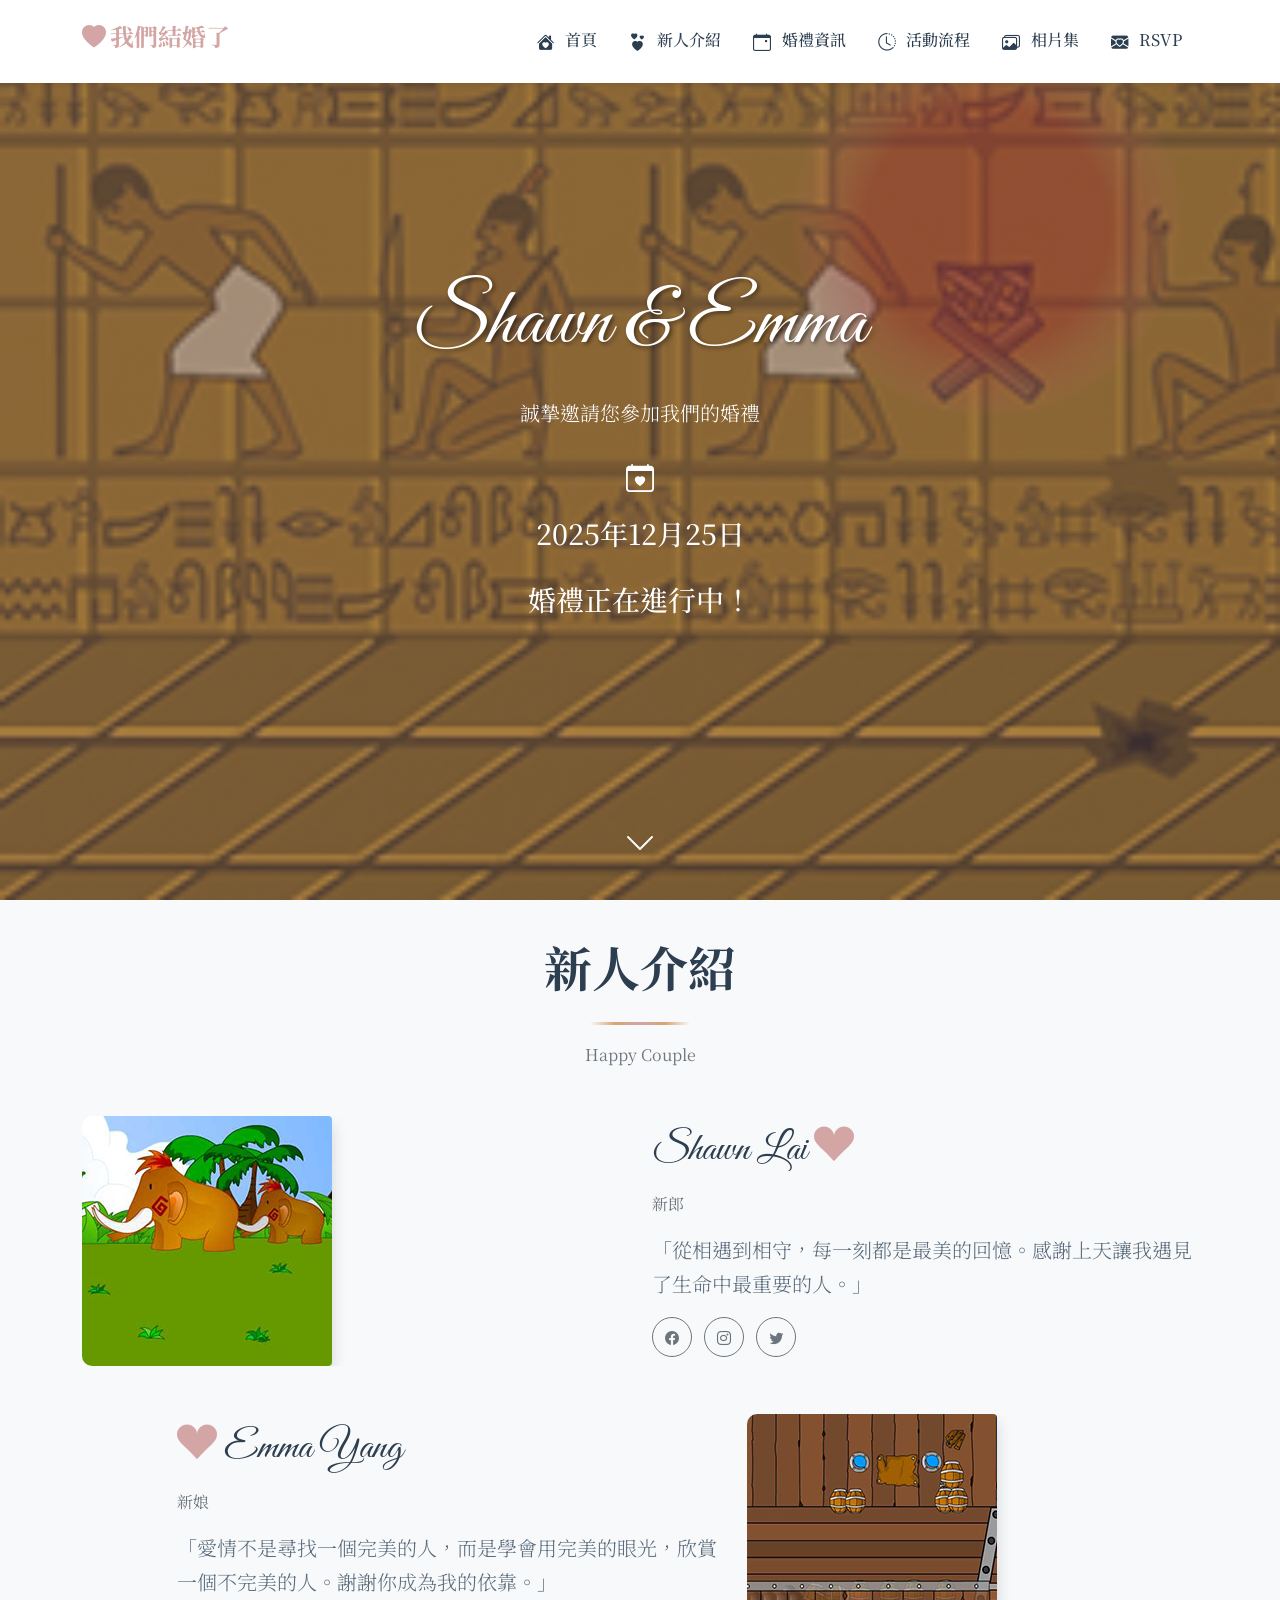
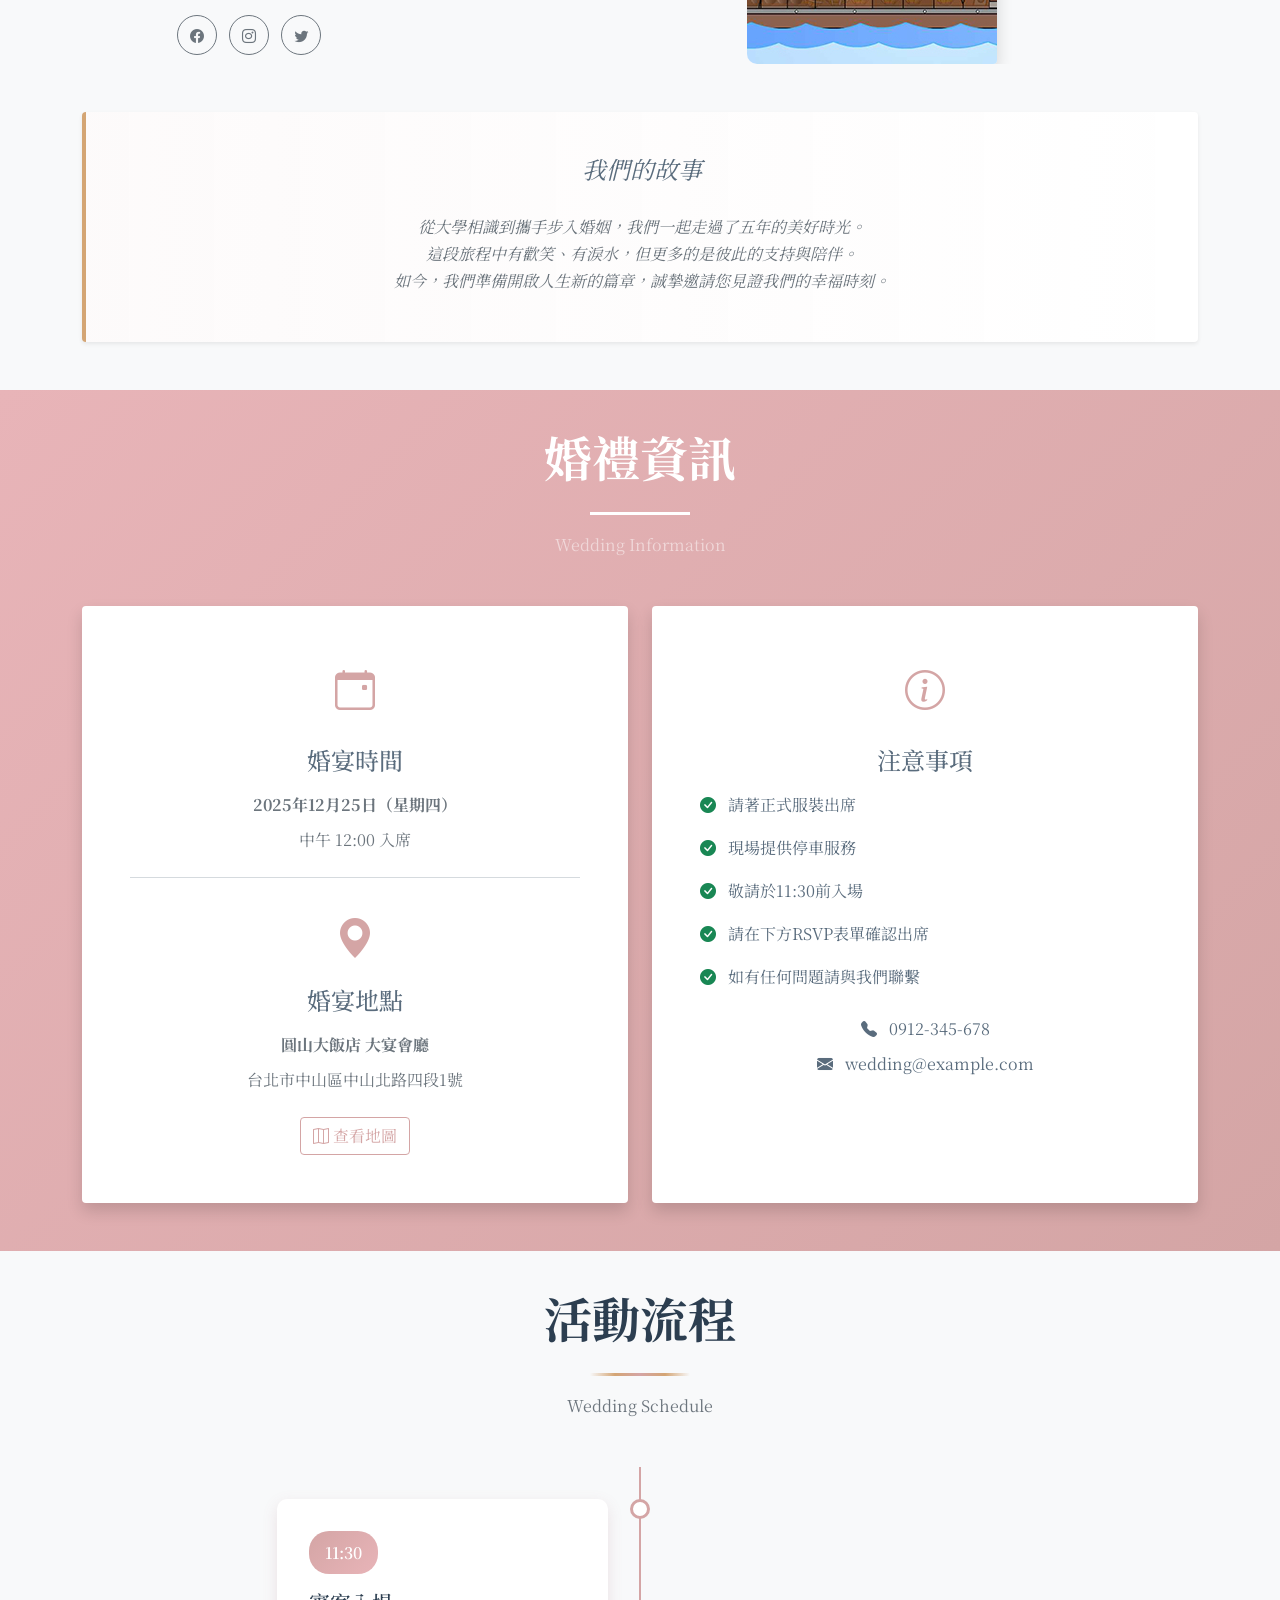
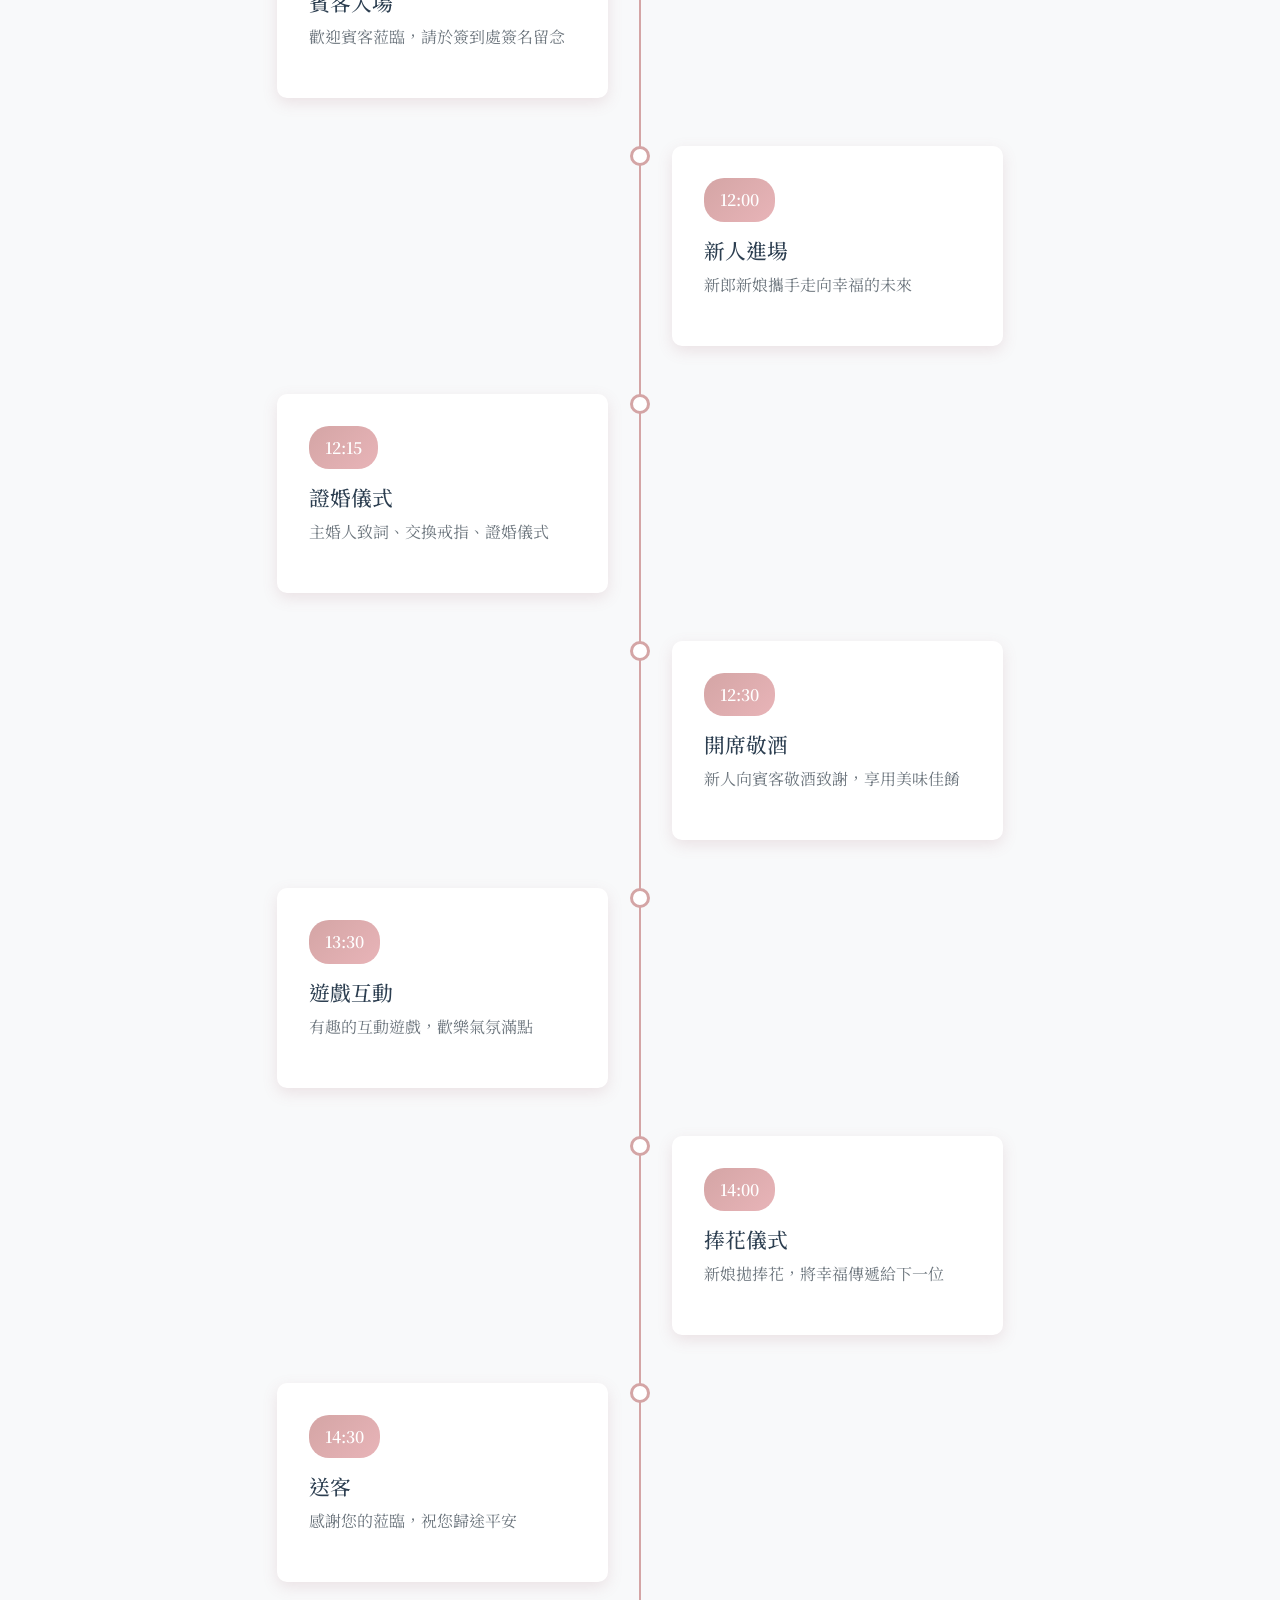
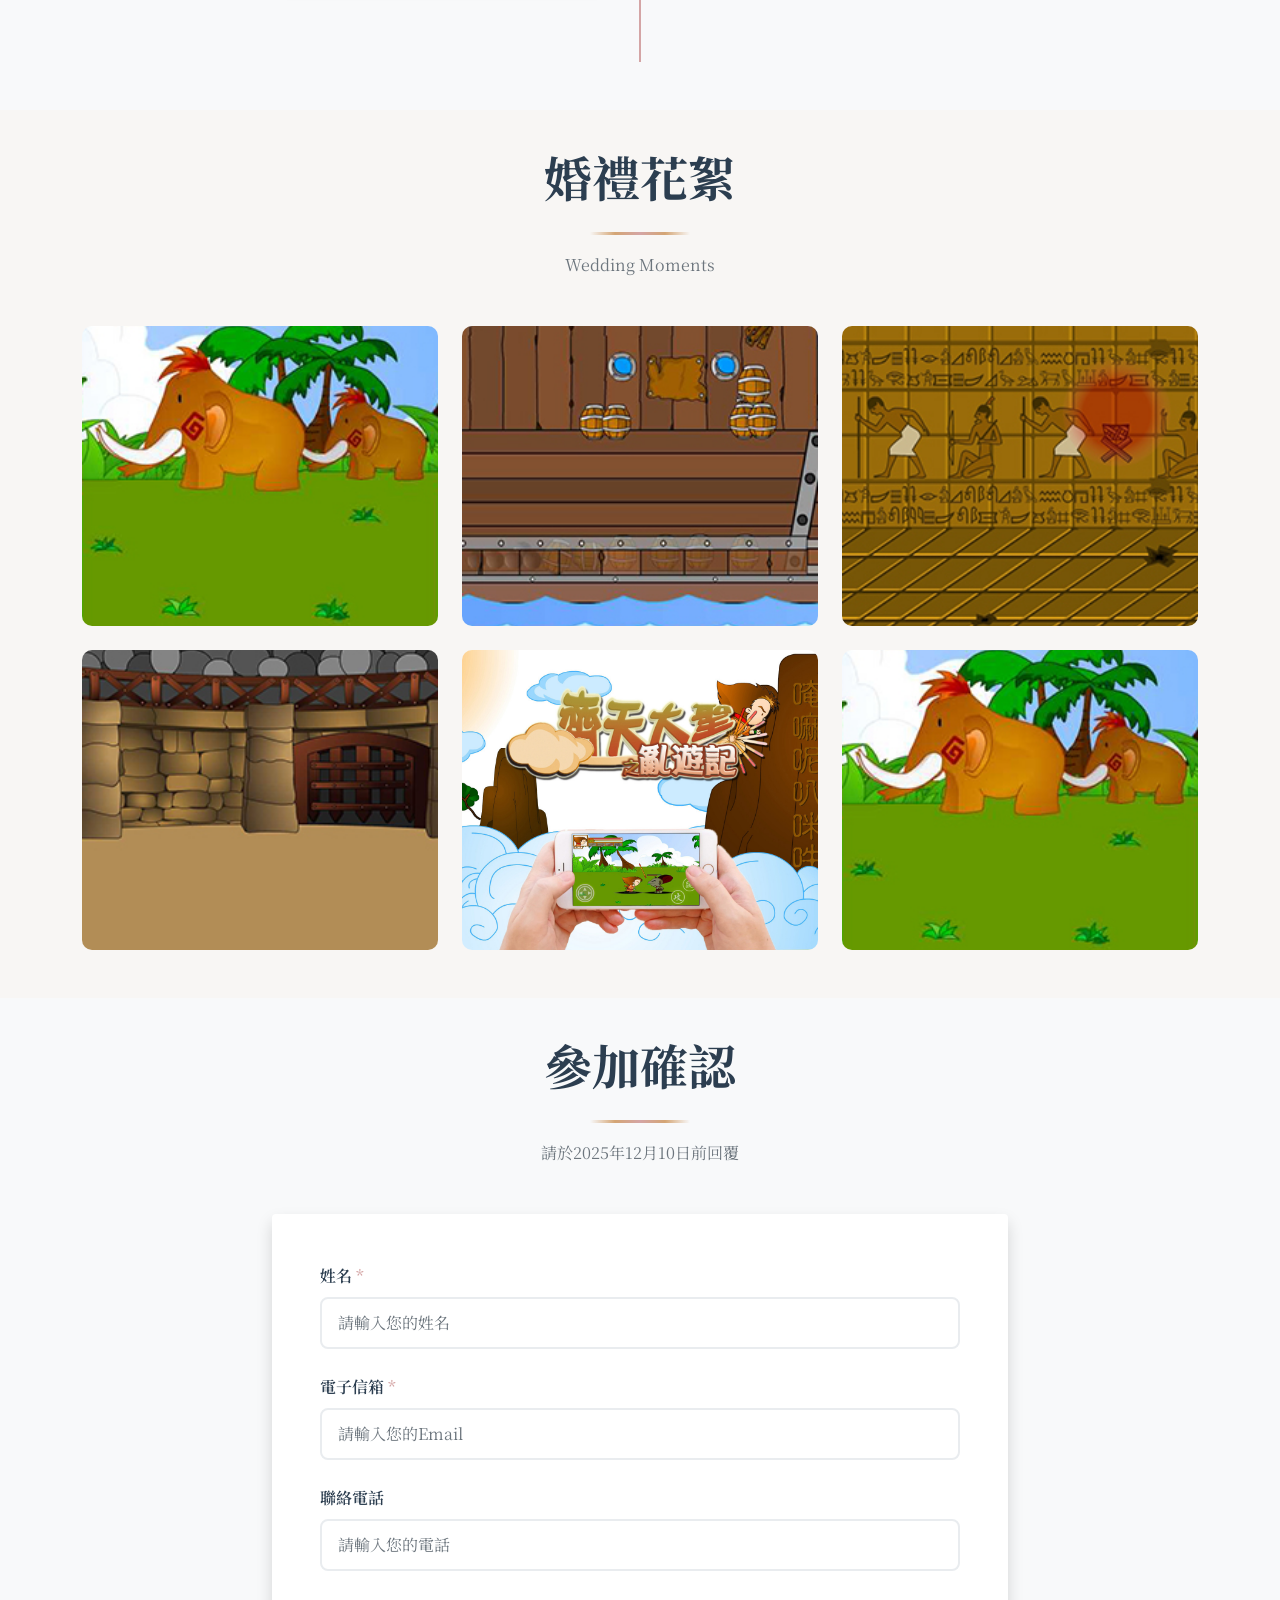
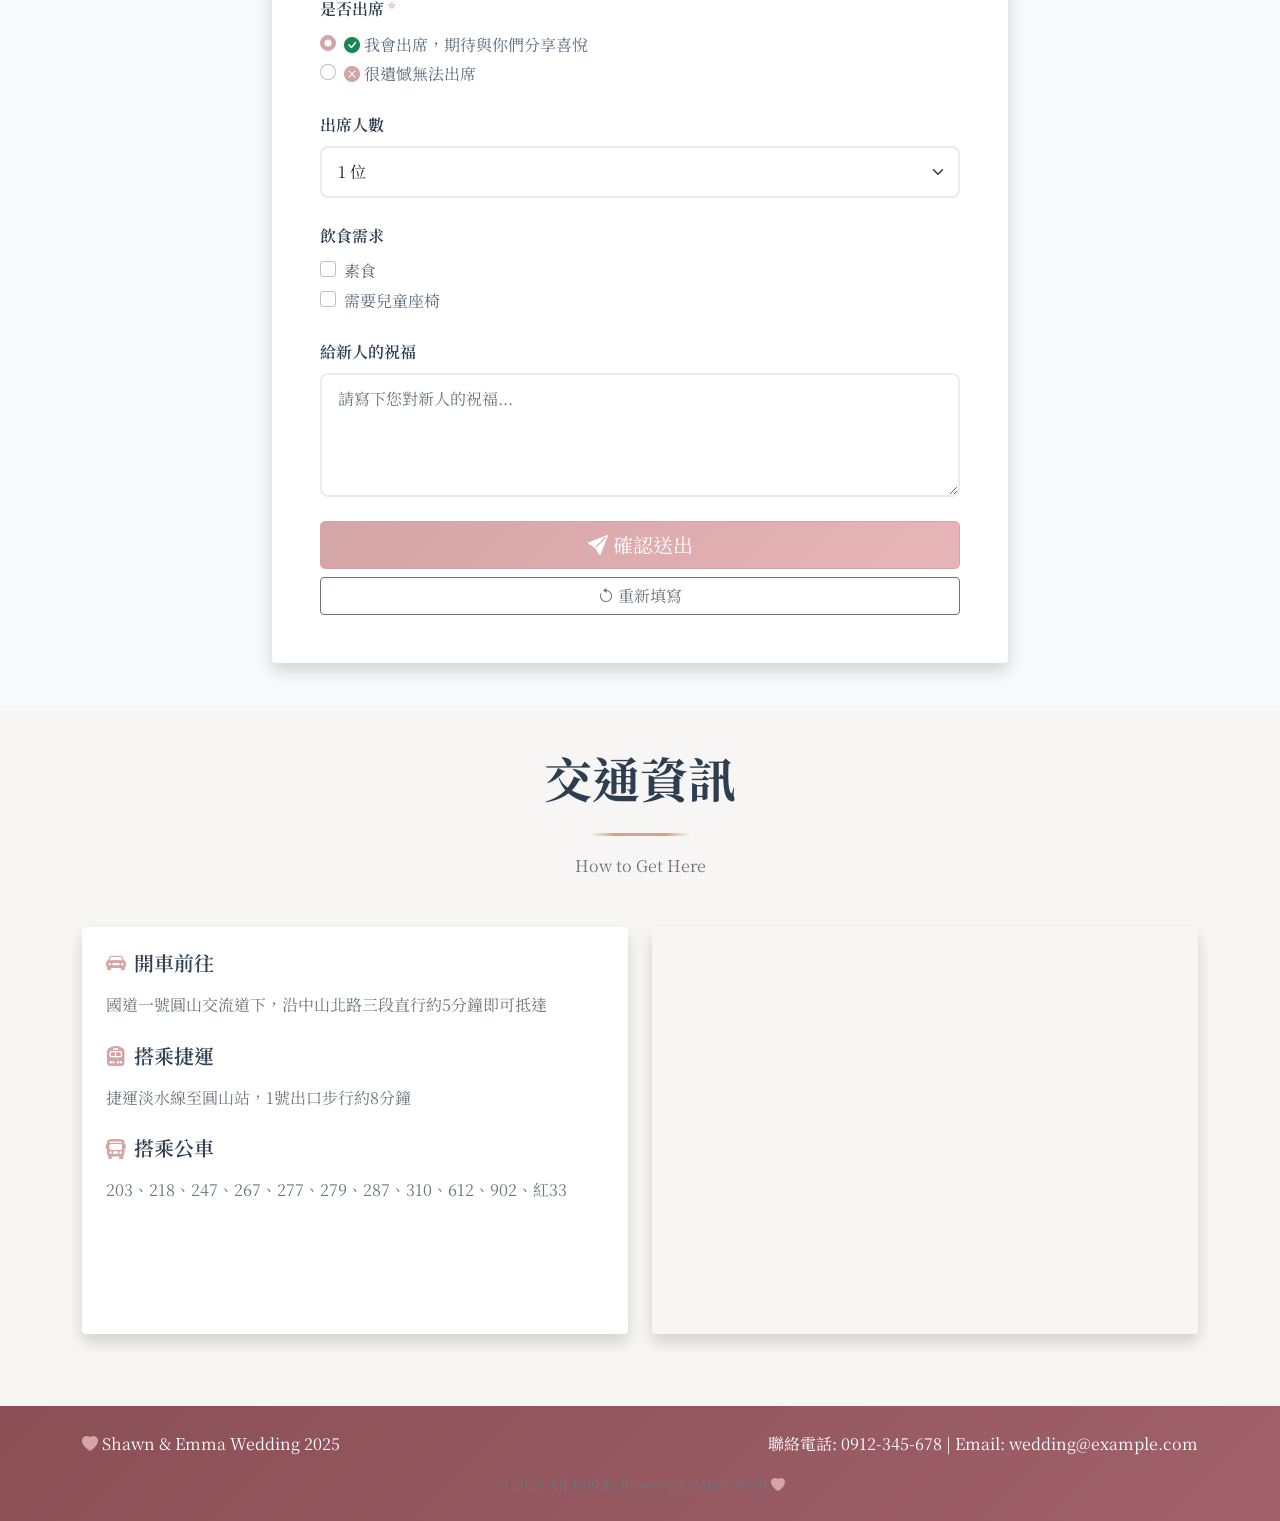
==== index.html @ ecfcfd5f "移除腳印裝飾並更新相片集為婚禮活動照 更新內容： - 移除活動流程區塊的腳印裝飾元素 - 刪除 CSS 中所有腳印相關樣式 - 移除 JavaScript 腳印浮現功能 - 相片集標題改為「婚禮花絮」" ====
<!DOCTYPE html>
<html lang="zh-TW">

<head>
  <meta charset="UTF-8">
  <meta http-equiv="X-UA-Compatible" content="IE=edge">
  <meta name="viewport" content="width=device-width, initial-scale=1.0">
  <title>我們結婚了 ❤ Wedding Invitation</title>

  <!-- CSS文件載入 -->
  <link rel="stylesheet" href="css/bootstrap.min.css">
  <link rel="stylesheet" href="https://cdn.jsdelivr.net/npm/bootstrap-icons@1.8.1/font/bootstrap-icons.css">
  <link rel="stylesheet" href="https://unpkg.com/aos@2.3.1/dist/aos.css">
  <link rel="stylesheet" href="style.css">
  <!-- Google Fonts -->
  <link rel="preconnect" href="https://fonts.googleapis.com">
  <link rel="preconnect" href="https://fonts.gstatic.com" crossorigin>
  <link href="https://fonts.googleapis.com/css2?family=Noto+Serif+TC:wght@300;400;600;700&family=Great+Vibes&family=Playfair+Display:wght@400;700&display=swap" rel="stylesheet">
</head>

<body>
  <!-- 導航欄 -->
  <nav class="navbar navbar-expand-lg navbar-light bg-white fixed-top shadow-sm">
    <div class="container">
      <a class="navbar-brand elegant-font" href="#home">
        <i class="bi bi-heart-fill text-danger"></i> 我們結婚了
      </a>
      <button class="navbar-toggler" type="button" data-bs-toggle="collapse" data-bs-target="#navbarNav">
        <span class="navbar-toggler-icon"></span>
      </button>
      <div class="collapse navbar-collapse" id="navbarNav">
        <ul class="navbar-nav ms-auto">
          <li class="nav-item"><a class="nav-link" href="#home"><i class="bi bi-house-heart-fill"></i> 首頁</a></li>
          <li class="nav-item"><a class="nav-link" href="#couple"><i class="bi bi-hearts"></i> 新人介紹</a></li>
          <li class="nav-item"><a class="nav-link" href="#info"><i class="bi bi-calendar-event"></i> 婚禮資訊</a></li>
          <li class="nav-item"><a class="nav-link" href="#schedule"><i class="bi bi-clock-history"></i> 活動流程</a></li>
          <li class="nav-item"><a class="nav-link" href="#gallery"><i class="bi bi-images"></i> 相片集</a></li>
          <li class="nav-item"><a class="nav-link" href="#rsvp"><i class="bi bi-envelope-heart-fill"></i> RSVP</a></li>
        </ul>
      </div>
    </div>
  </nav>

  <!-- 頁首橫幅 -->
  <header id="home" class="hero-section">
    <div class="hero-overlay"></div>
    <div class="hero-content">
      <h1 class="display-1 elegant-font text-white mb-4" data-aos="fade-up">Shawn & Emma</h1>
      <p class="lead text-white mb-4" data-aos="fade-up" data-aos-delay="200">誠摯邀請您參加我們的婚禮</p>
      <div class="wedding-date text-white mb-4" data-aos="fade-up" data-aos-delay="400">
        <i class="bi bi-calendar-heart fs-3"></i>
        <h3 class="mt-3">2025年12月25日</h3>
      </div>
      <div id="countdown" class="countdown" data-aos="fade-up" data-aos-delay="600">
        <div class="countdown-item">
          <span id="days" class="countdown-number">00</span>
          <span class="countdown-label">天</span>
        </div>
        <div class="countdown-item">
          <span id="hours" class="countdown-number">00</span>
          <span class="countdown-label">時</span>
        </div>
        <div class="countdown-item">
          <span id="minutes" class="countdown-number">00</span>
          <span class="countdown-label">分</span>
        </div>
        <div class="countdown-item">
          <span id="seconds" class="countdown-number">00</span>
          <span class="countdown-label">秒</span>
        </div>
      </div>
    </div>
    <div class="scroll-down">
      <a href="#couple" class="text-white">
        <i class="bi bi-chevron-down"></i>
      </a>
    </div>
  </header>

  <!-- 新人介紹 -->
  <section id="couple" class="py-5 bg-light">
    <div class="container">
      <div class="text-center mb-5" data-aos="fade-up">
        <h2 class="section-title elegant-font">新人介紹</h2>
        <div class="title-divider"></div>
        <p class="text-muted">Happy Couple</p>
      </div>

      <div class="row align-items-center mb-5">
        <div class="col-md-5" data-aos="fade-right">
          <div class="couple-image">
            <img src="images/Scene1.jpg" alt="新郎" class="img-fluid rounded shadow">
          </div>
        </div>
        <div class="col-md-6 offset-md-1" data-aos="fade-left">
          <div class="couple-info">
            <h3 class="elegant-font mb-3">Shawn Lai <i class="bi bi-suit-heart-fill text-danger"></i></h3>
            <p class="text-muted">新郎</p>
            <p class="lead">「從相遇到相守，每一刻都是最美的回憶。感謝上天讓我遇見了生命中最重要的人。」</p>
            <div class="social-links mt-3">
              <a href="#" class="btn btn-outline-secondary btn-sm me-2"><i class="bi bi-facebook"></i></a>
              <a href="#" class="btn btn-outline-secondary btn-sm me-2"><i class="bi bi-instagram"></i></a>
              <a href="#" class="btn btn-outline-secondary btn-sm"><i class="bi bi-twitter"></i></a>
            </div>
          </div>
        </div>
      </div>

      <div class="row align-items-center flex-md-row-reverse">
        <div class="col-md-5" data-aos="fade-left">
          <div class="couple-image">
            <img src="images/Scene2.jpg" alt="新娘" class="img-fluid rounded shadow">
          </div>
        </div>
        <div class="col-md-6 offset-md-1" data-aos="fade-right">
          <div class="couple-info">
            <h3 class="elegant-font mb-3"><i class="bi bi-suit-heart-fill text-danger"></i> Emma Yang</h3>
            <p class="text-muted">新娘</p>
            <p class="lead">「愛情不是尋找一個完美的人，而是學會用完美的眼光，欣賞一個不完美的人。謝謝你成為我的依靠。」</p>
            <div class="social-links mt-3">
              <a href="#" class="btn btn-outline-secondary btn-sm me-2"><i class="bi bi-facebook"></i></a>
              <a href="#" class="btn btn-outline-secondary btn-sm me-2"><i class="bi bi-instagram"></i></a>
              <a href="#" class="btn btn-outline-secondary btn-sm"><i class="bi bi-twitter"></i></a>
            </div>
          </div>
        </div>
      </div>

      <!-- 愛情故事 -->
      <div class="row mt-5">
        <div class="col-md-12" data-aos="fade-up">
          <div class="love-story text-center p-5 bg-white rounded shadow-sm">
            <h4 class="elegant-font mb-4">我們的故事</h4>
            <p class="text-muted mb-0">
              從大學相識到攜手步入婚姻，我們一起走過了五年的美好時光。<br>
              這段旅程中有歡笑、有淚水，但更多的是彼此的支持與陪伴。<br>
              如今，我們準備開啟人生新的篇章，誠摯邀請您見證我們的幸福時刻。
            </p>
          </div>
        </div>
      </div>
    </div>
  </section>

  <!-- 婚禮資訊 -->
  <section id="info" class="py-5 wedding-info-section">
    <div class="container">
      <div class="text-center mb-5" data-aos="fade-up">
        <h2 class="section-title elegant-font text-white">婚禮資訊</h2>
        <div class="title-divider bg-white"></div>
        <p class="text-white-50">Wedding Information</p>
      </div>

      <div class="row g-4">
        <!-- 婚宴資訊 -->
        <div class="col-md-6" data-aos="fade-up" data-aos-delay="100">
          <div class="info-card text-center p-5 bg-white rounded shadow h-100">
            <div class="info-icon mb-4">
              <i class="bi bi-calendar-event fs-1 text-danger"></i>
            </div>
            <h4 class="mb-3">婚宴時間</h4>
            <p class="text-muted mb-2"><strong>2025年12月25日（星期四）</strong></p>
            <p class="text-muted">中午 12:00 入席</p>
            <hr class="my-4">
            <div class="info-icon mb-3">
              <i class="bi bi-geo-alt-fill fs-1 text-danger"></i>
            </div>
            <h4 class="mb-3">婚宴地點</h4>
            <p class="text-muted mb-2"><strong>圓山大飯店 大宴會廳</strong></p>
            <p class="text-muted mb-2">台北市中山區中山北路四段1號</p>
            <a href="#" class="btn btn-outline-danger mt-3">
              <i class="bi bi-map"></i> 查看地圖
            </a>
          </div>
        </div>

        <!-- 注意事項 -->
        <div class="col-md-6" data-aos="fade-up" data-aos-delay="200">
          <div class="info-card text-center p-5 bg-white rounded shadow h-100">
            <div class="info-icon mb-4">
              <i class="bi bi-info-circle fs-1 text-danger"></i>
            </div>
            <h4 class="mb-3">注意事項</h4>
            <div class="text-start">
              <ul class="list-unstyled">
                <li class="mb-3">
                  <i class="bi bi-check-circle-fill text-success me-2"></i>
                  請著正式服裝出席
                </li>
                <li class="mb-3">
                  <i class="bi bi-check-circle-fill text-success me-2"></i>
                  現場提供停車服務
                </li>
                <li class="mb-3">
                  <i class="bi bi-check-circle-fill text-success me-2"></i>
                  敬請於11:30前入場
                </li>
                <li class="mb-3">
                  <i class="bi bi-check-circle-fill text-success me-2"></i>
                  請在下方RSVP表單確認出席
                </li>
                <li class="mb-3">
                  <i class="bi bi-check-circle-fill text-success me-2"></i>
                  如有任何問題請與我們聯繫
                </li>
              </ul>
            </div>
            <div class="mt-4">
              <p class="mb-2"><i class="bi bi-telephone-fill me-2"></i> 0912-345-678</p>
              <p><i class="bi bi-envelope-fill me-2"></i> wedding@example.com</p>
            </div>
          </div>
        </div>
      </div>
    </div>
  </section>

  <!-- 活動流程 -->
  <section id="schedule" class="py-5 bg-light">
    <div class="container">
      <div class="text-center mb-5" data-aos="fade-up">
        <h2 class="section-title elegant-font">活動流程</h2>
        <div class="title-divider"></div>
        <p class="text-muted">Wedding Schedule</p>
      </div>

      <div class="row justify-content-center">
        <div class="col-lg-8">
          <div class="timeline">
            <!-- Timeline Item 1 -->
            <div class="timeline-item" data-aos="fade-up">
              <div class="timeline-marker"></div>
              <div class="timeline-content">
                <div class="timeline-time">11:30</div>
                <h5>賓客入場</h5>
                <p class="text-muted">歡迎賓客蒞臨，請於簽到處簽名留念</p>
              </div>
            </div>

            <!-- Timeline Item 2 -->
            <div class="timeline-item" data-aos="fade-up" data-aos-delay="100">
              <div class="timeline-marker"></div>
              <div class="timeline-content">
                <div class="timeline-time">12:00</div>
                <h5>新人進場</h5>
                <p class="text-muted">新郎新娘攜手走向幸福的未來</p>
              </div>
            </div>

            <!-- Timeline Item 3 -->
            <div class="timeline-item" data-aos="fade-up" data-aos-delay="200">
              <div class="timeline-marker"></div>
              <div class="timeline-content">
                <div class="timeline-time">12:15</div>
                <h5>證婚儀式</h5>
                <p class="text-muted">主婚人致詞、交換戒指、證婚儀式</p>
              </div>
            </div>

            <!-- Timeline Item 4 -->
            <div class="timeline-item" data-aos="fade-up" data-aos-delay="300">
              <div class="timeline-marker"></div>
              <div class="timeline-content">
                <div class="timeline-time">12:30</div>
                <h5>開席敬酒</h5>
                <p class="text-muted">新人向賓客敬酒致謝，享用美味佳餚</p>
              </div>
            </div>

            <!-- Timeline Item 5 -->
            <div class="timeline-item" data-aos="fade-up" data-aos-delay="400">
              <div class="timeline-marker"></div>
              <div class="timeline-content">
                <div class="timeline-time">13:30</div>
                <h5>遊戲互動</h5>
                <p class="text-muted">有趣的互動遊戲，歡樂氣氛滿點</p>
              </div>
            </div>

            <!-- Timeline Item 6 -->
            <div class="timeline-item" data-aos="fade-up" data-aos-delay="500">
              <div class="timeline-marker"></div>
              <div class="timeline-content">
                <div class="timeline-time">14:00</div>
                <h5>捧花儀式</h5>
                <p class="text-muted">新娘拋捧花，將幸福傳遞給下一位</p>
              </div>
            </div>

            <!-- Timeline Item 7 -->
            <div class="timeline-item" data-aos="fade-up" data-aos-delay="600">
              <div class="timeline-marker"></div>
              <div class="timeline-content">
                <div class="timeline-time">14:30</div>
                <h5>送客</h5>
                <p class="text-muted">感謝您的蒞臨，祝您歸途平安</p>
              </div>
            </div>
          </div>
        </div>
      </div>
    </div>
  </section>

  <!-- 相片集 -->
  <section id="gallery" class="py-5">
    <div class="container">
      <div class="text-center mb-5" data-aos="fade-up">
        <h2 class="section-title elegant-font">婚禮花絮</h2>
        <div class="title-divider"></div>
        <p class="text-muted">Wedding Moments</p>
      </div>

      <div class="row g-4">
        <div class="col-md-4" data-aos="fade-up" data-aos-delay="100">
          <div class="gallery-item">
            <img src="images/Scene1.jpg" alt="儀式現場" class="img-fluid rounded shadow">
            <div class="gallery-overlay">
              <i class="bi bi-zoom-in fs-1"></i>
            </div>
          </div>
        </div>
        <div class="col-md-4" data-aos="fade-up" data-aos-delay="200">
          <div class="gallery-item">
            <img src="images/Scene2.jpg" alt="浪漫時刻" class="img-fluid rounded shadow">
            <div class="gallery-overlay">
              <i class="bi bi-zoom-in fs-1"></i>
            </div>
          </div>
        </div>
        <div class="col-md-4" data-aos="fade-up" data-aos-delay="300">
          <div class="gallery-item">
            <img src="images/Scene3.jpg" alt="宴會廳佈置" class="img-fluid rounded shadow">
            <div class="gallery-overlay">
              <i class="bi bi-zoom-in fs-1"></i>
            </div>
          </div>
        </div>
        <div class="col-md-4" data-aos="fade-up" data-aos-delay="100">
          <div class="gallery-item">
            <img src="images/Scene4.jpg" alt="賓客互動" class="img-fluid rounded shadow">
            <div class="gallery-overlay">
              <i class="bi bi-zoom-in fs-1"></i>
            </div>
          </div>
        </div>
        <div class="col-md-4" data-aos="fade-up" data-aos-delay="200">
          <div class="gallery-item">
            <img src="images/Banner.jpg" alt="美好回憶" class="img-fluid rounded shadow">
            <div class="gallery-overlay">
              <i class="bi bi-zoom-in fs-1"></i>
            </div>
          </div>
        </div>
        <div class="col-md-4" data-aos="fade-up" data-aos-delay="300">
          <div class="gallery-item">
            <img src="images/Scene1.jpg" alt="幸福瞬間" class="img-fluid rounded shadow">
            <div class="gallery-overlay">
              <i class="bi bi-zoom-in fs-1"></i>
            </div>
          </div>
        </div>
      </div>
    </div>
  </section>

  <!-- RSVP表單 -->
  <section id="rsvp" class="py-5 bg-light">
    <div class="container">
      <div class="text-center mb-5" data-aos="fade-up">
        <h2 class="section-title elegant-font">參加確認</h2>
        <div class="title-divider"></div>
        <p class="text-muted">請於2025年12月10日前回覆</p>
      </div>

      <div class="row justify-content-center">
        <div class="col-lg-8">
          <div class="rsvp-form bg-white p-5 rounded shadow" data-aos="fade-up">
            <form id="rsvpForm">
              <!-- 姓名 -->
              <div class="mb-4">
                <label for="guestName" class="form-label">姓名 <span class="text-danger">*</span></label>
                <input type="text" class="form-control" id="guestName" placeholder="請輸入您的姓名" required>
              </div>

              <!-- 電子郵件 -->
              <div class="mb-4">
                <label for="guestEmail" class="form-label">電子信箱 <span class="text-danger">*</span></label>
                <input type="email" class="form-control" id="guestEmail" placeholder="請輸入您的Email" required>
              </div>

              <!-- 電話 -->
              <div class="mb-4">
                <label for="guestPhone" class="form-label">聯絡電話</label>
                <input type="tel" class="form-control" id="guestPhone" placeholder="請輸入您的電話">
              </div>

              <!-- 出席意願 -->
              <div class="mb-4">
                <label class="form-label">是否出席 <span class="text-danger">*</span></label>
                <div class="form-check">
                  <input class="form-check-input" type="radio" name="attendance" id="attendYes" value="yes" checked>
                  <label class="form-check-label" for="attendYes">
                    <i class="bi bi-check-circle-fill text-success"></i> 我會出席，期待與你們分享喜悅
                  </label>
                </div>
                <div class="form-check">
                  <input class="form-check-input" type="radio" name="attendance" id="attendNo" value="no">
                  <label class="form-check-label" for="attendNo">
                    <i class="bi bi-x-circle-fill text-danger"></i> 很遺憾無法出席
                  </label>
                </div>
              </div>

              <!-- 人數 -->
              <div class="mb-4" id="guestCountSection">
                <label for="guestCount" class="form-label">出席人數</label>
                <select class="form-select" id="guestCount">
                  <option value="1">1 位</option>
                  <option value="2">2 位</option>
                  <option value="3">3 位</option>
                  <option value="4">4 位</option>
                  <option value="5">5 位以上</option>
                </select>
              </div>

              <!-- 飲食需求 -->
              <div class="mb-4" id="dietarySection">
                <label for="dietary" class="form-label">飲食需求</label>
                <div class="form-check">
                  <input class="form-check-input" type="checkbox" id="vegetarian">
                  <label class="form-check-label" for="vegetarian">素食</label>
                </div>
                <div class="form-check">
                  <input class="form-check-input" type="checkbox" id="childSeat">
                  <label class="form-check-label" for="childSeat">需要兒童座椅</label>
                </div>
              </div>

              <!-- 祝福的話 -->
              <div class="mb-4">
                <label for="message" class="form-label">給新人的祝福</label>
                <textarea class="form-control" id="message" rows="4" placeholder="請寫下您對新人的祝福..."></textarea>
              </div>

              <!-- 提交按鈕 -->
              <div class="d-grid gap-2">
                <button type="submit" class="btn btn-danger btn-lg">
                  <i class="bi bi-send-fill"></i> 確認送出
                </button>
                <button type="reset" class="btn btn-outline-secondary">
                  <i class="bi bi-arrow-counterclockwise"></i> 重新填寫
                </button>
              </div>
            </form>

            <!-- 成功訊息 -->
            <div id="successMessage" class="alert alert-success mt-4 d-none">
              <i class="bi bi-check-circle-fill me-2"></i>
              感謝您的回覆！我們已收到您的確認。
            </div>
          </div>
        </div>
      </div>
    </div>
  </section>

  <!-- 地圖 -->
  <section class="py-5">
    <div class="container">
      <div class="text-center mb-5" data-aos="fade-up">
        <h2 class="section-title elegant-font">交通資訊</h2>
        <div class="title-divider"></div>
        <p class="text-muted">How to Get Here</p>
      </div>

      <div class="row">
        <div class="col-md-6 mb-4" data-aos="fade-right">
          <div class="transport-info p-4 bg-white rounded shadow h-100">
            <h5 class="mb-3"><i class="bi bi-car-front-fill text-danger me-2"></i>開車前往</h5>
            <p class="text-muted mb-3">國道一號圓山交流道下，沿中山北路三段直行約5分鐘即可抵達</p>

            <h5 class="mb-3 mt-4"><i class="bi bi-train-front-fill text-danger me-2"></i>搭乘捷運</h5>
            <p class="text-muted mb-3">捷運淡水線至圓山站，1號出口步行約8分鐘</p>

            <h5 class="mb-3 mt-4"><i class="bi bi-bus-front-fill text-danger me-2"></i>搭乘公車</h5>
            <p class="text-muted mb-0">203、218、247、267、277、279、287、310、612、902、紅33</p>
          </div>
        </div>

        <div class="col-md-6 mb-4" data-aos="fade-left">
          <div class="map-container rounded shadow">
            <iframe
              src="https://www.google.com/maps/embed?pb=!1m18!1m12!1m3!1d3614.2726744392584!2d121.51850731500658!3d25.071097483960044!2m3!1f0!2f0!3f0!3m2!1i1024!2i768!4f13.1!3m3!1m2!1s0x3442a96a13fb577f%3A0xd96c4623c9d87bc2!2z5ZyT5bGx5aSn6aOv5bqX!5e0!3m2!1szh-TW!2stw!4v1620000000000!5m2!1szh-TW!2stw"
              width="100%"
              height="400"
              style="border:0;"
              allowfullscreen=""
              loading="lazy">
            </iframe>
          </div>
        </div>
      </div>
    </div>
  </section>

  <!-- 頁腳 -->
  <footer class="footer bg-dark text-white py-4">
    <div class="container">
      <div class="row">
        <div class="col-md-6 text-center text-md-start mb-3 mb-md-0">
          <p class="mb-0">
            <i class="bi bi-heart-fill text-danger"></i>
            Shawn & Emma Wedding 2025
          </p>
        </div>
        <div class="col-md-6 text-center text-md-end">
          <p class="mb-0">
            聯絡電話: 0912-345-678 |
            Email: wedding@example.com
          </p>
        </div>
      </div>
      <div class="row mt-3">
        <div class="col-12 text-center">
          <p class="mb-0 text-muted small">
            © 2025 All Rights Reserved. Made with <i class="bi bi-heart-fill text-danger"></i>
          </p>
        </div>
      </div>
    </div>
  </footer>

  <!-- 返回頂部按鈕 -->
  <button id="backToTop" class="back-to-top">
    <i class="bi bi-arrow-up"></i>
  </button>

  <!-- JS文件載入 -->
  <script src="js/bootstrap.bundle.min.js"></script>
  <script src="https://unpkg.com/aos@2.3.1/dist/aos.js"></script>
  <script src="js/main.js"></script>
</body>

</html>
---- style.css ----
/* ========================================
   婚禮網站 - 主要樣式表
   ======================================== */

/* 全域樣式 */
:root {
  --primary-color: #d4a5a5;
  --primary-dark: #a0616a;
  --primary-darker: #8b4f56;
  --secondary-color: #e8b4b8;
  --accent-gold: #d4a574;
  --accent-champagne: #c9a882;
  --bg-cream: #f8f6f4;
  --bg-champagne: #f5e6d3;
  --text-dark: #2c3e50;
  --text-medium: #5a6c7d;
  --text-light: #6c757d;
  --bg-light: #f8f6f4;
  --shadow: 0 5px 15px rgba(160, 97, 106, 0.15);
  --transition: all 0.3s ease;
}

* {
  margin: 0;
  padding: 0;
  box-sizing: border-box;
}

body {
  font-family: 'Noto Serif TC', serif;
  color: var(--text-medium);
  line-height: 1.7;
  overflow-x: hidden;
  background-color: var(--bg-cream);
}

html {
  scroll-behavior: smooth;
}

/* 優雅字體 */
.elegant-font {
  font-family: 'Great Vibes', 'Noto Serif TC', cursive;
  font-weight: 400;
}

/* ========================================
   導航欄
   ======================================== */
.navbar {
  padding: 1rem 0;
  transition: all 0.4s ease-in-out;
  /* 添加所有屬性的平滑過渡 */
}

.navbar-brand {
  font-size: 1.5rem;
  font-weight: 700;
  color: var(--primary-color) !important;
}

.navbar-nav .nav-link {
  font-size: 1rem;
  font-weight: 500;
  color: var(--text-dark) !important;
  padding: 0.5rem 1rem !important;
  transition: var(--transition);
  position: relative;
}

.navbar-nav .nav-link i {
  margin-right: 0.4rem;
  font-size: 1.1rem;
  vertical-align: middle;
  transition: var(--transition);
}

.navbar-nav .nav-link:hover {
  color: var(--primary-color) !important;
}

.navbar-nav .nav-link:hover i {
  transform: scale(1.2);
}

.navbar-nav .nav-link::after {
  content: '';
  position: absolute;
  width: 0;
  height: 2px;
  bottom: 0;
  left: 50%;
  background-color: var(--primary-color);
  transition: var(--transition);
  transform: translateX(-50%);
}

.navbar-nav .nav-link:hover::after {
  width: 80%;
}

/* ========================================
   頁首橫幅
   ======================================== */
.hero-section {
  position: relative;
  height: 100vh;
  background-image: linear-gradient(rgba(0, 0, 0, 0.3), rgba(0, 0, 0, 0.3)), url('images/Scene3.jpg');
  background-size: cover;
  background-position: center;
  background-attachment: fixed;
  display: flex;
  align-items: center;
  justify-content: center;
  text-align: center;
  overflow: hidden;
}

.hero-overlay {
  position: absolute;
  top: 0;
  left: 0;
  width: 100%;
  height: 100%;
  background: linear-gradient(135deg, rgba(212, 165, 165, 0.3) 0%, rgba(232, 180, 184, 0.25) 100%);
  z-index: 1;
}

.hero-content {
  position: relative;
  z-index: 2;
  padding: 2rem;
}

.hero-content h1 {
  font-size: 5rem;
  text-shadow: 2px 2px 4px rgba(0, 0, 0, 0.5);
  animation: fadeInDown 1s ease-out;
}

.wedding-date {
  animation: fadeInUp 1s ease-out 0.5s both;
}

/* 倒數計時器 */
.countdown {
  display: flex;
  justify-content: center;
  gap: 2rem;
  margin-top: 2rem;
}

.countdown-item {
  display: flex;
  flex-direction: column;
  align-items: center;
  background: rgba(212, 165, 165, 0.2);
  backdrop-filter: blur(10px);
  padding: 1.5rem 2rem;
  border-radius: 10px;
  border: 2px solid rgba(232, 180, 184, 0.3);
}

.countdown-number {
  font-size: 3rem;
  font-weight: 700;
  font-family: 'Playfair Display', serif;
}

.countdown-label {
  font-size: 1rem;
  margin-top: 0.5rem;
  opacity: 0.9;
}

/* 向下滾動提示 */
.scroll-down {
  position: absolute;
  bottom: 2rem;
  left: 50%;
  transform: translateX(-50%);
  z-index: 2;
  animation: bounce 2s infinite;
}

.scroll-down a {
  font-size: 2rem;
  text-decoration: none;
}

@keyframes bounce {
  0%, 20%, 50%, 80%, 100% {
    transform: translateX(-50%) translateY(0);
  }
  40% {
    transform: translateX(-50%) translateY(-20px);
  }
  60% {
    transform: translateX(-50%) translateY(-10px);
  }
}

@keyframes fadeInDown {
  from {
    opacity: 0;
    transform: translateY(-50px);
  }
  to {
    opacity: 1;
    transform: translateY(0);
  }
}

@keyframes fadeInUp {
  from {
    opacity: 0;
    transform: translateY(50px);
  }
  to {
    opacity: 1;
    transform: translateY(0);
  }
}

/* ========================================
   區塊標題
   ======================================== */
.section-title {
  font-size: 3rem;
  font-weight: 700;
  margin-bottom: 1rem;
  color: var(--text-dark);
}

.title-divider {
  width: 100px;
  height: 3px;
  background: linear-gradient(to right, transparent, var(--accent-gold), var(--primary-color), var(--accent-gold), transparent);
  margin: 1rem auto;
}

/* ========================================
   新人介紹
   ======================================== */
.couple-image {
  position: relative;
  overflow: hidden;
  border-radius: 10px;
}

.couple-image img {
  transition: transform 0.5s ease;
}

.couple-image:hover img {
  transform: scale(1.1);
}

.couple-info h3 {
  font-size: 2.5rem;
  color: var(--text-dark);
}

.social-links .btn {
  width: 40px;
  height: 40px;
  display: inline-flex;
  align-items: center;
  justify-content: center;
  border-radius: 50%;
  transition: var(--transition);
}

.social-links .btn:hover {
  background-color: var(--primary-color);
  color: white;
  border-color: var(--primary-color);
  transform: translateY(-3px);
}

.love-story {
  border-left: 4px solid var(--accent-gold);
  font-style: italic;
  background: linear-gradient(to right, rgba(212, 165, 165, 0.05), transparent);
}

/* ========================================
   婚禮資訊
   ======================================== */
.wedding-info-section {
  background: linear-gradient(135deg, #e8b4b8 0%, #d4a5a5 100%);
  position: relative;
}

.wedding-info-section .title-divider {
  background: linear-gradient(to right, transparent, rgba(255, 255, 255, 0.8), transparent);
}

.info-card {
  transition: var(--transition);
}

.info-card:hover {
  transform: translateY(-10px);
  box-shadow: 0 10px 30px rgba(0, 0, 0, 0.2);
}

.info-icon i {
  transition: var(--transition);
}

.info-card:hover .info-icon i {
  transform: scale(1.2) rotate(5deg);
}

/* ========================================
   活動流程 - 時間軸
   ======================================== */
.timeline {
  position: relative;
  padding: 2rem 0;
  overflow: visible;
}

.timeline::before {
  content: '';
  position: absolute;
  left: 50%;
  top: 0;
  bottom: 0;
  width: 2px;
  background: var(--primary-color);
  transform: translateX(-50%);
}

.timeline-item {
  position: relative;
  margin-bottom: 3rem;
  display: flex;
  justify-content: flex-end;
  padding-right: 50%;
}

.timeline-item:nth-child(even) {
  justify-content: flex-start;
  padding-right: 0;
  padding-left: 50%;
}

.timeline-marker {
  position: absolute;
  left: 50%;
  top: 0;
  width: 20px;
  height: 20px;
  background: white;
  border: 3px solid var(--primary-color);
  border-radius: 50%;
  transform: translateX(-50%);
  z-index: 2;
}

.timeline-content {
  background: white;
  padding: 2rem;
  border-radius: 10px;
  box-shadow: var(--shadow);
  width: 90%;
  margin-right: 2rem;
  position: relative;
  transition: var(--transition);
}

.timeline-item:nth-child(even) .timeline-content {
  margin-left: 2rem;
  margin-right: 0;
}

.timeline-content:hover {
  transform: scale(1.05);
  box-shadow: 0 10px 30px rgba(0, 0, 0, 0.15);
}

.timeline-time {
  display: inline-block;
  background: linear-gradient(135deg, var(--primary-color) 0%, var(--secondary-color) 100%);
  color: white;
  padding: 0.5rem 1rem;
  border-radius: 20px;
  font-weight: 600;
  margin-bottom: 1rem;
}

.timeline-content h5 {
  font-size: 1.3rem;
  color: var(--text-dark);
  margin-bottom: 0.5rem;
}

/* ========================================
   相片集
   ======================================== */
.gallery-item {
  position: relative;
  overflow: hidden;
  border-radius: 10px;
  cursor: pointer;
}

.gallery-item img {
  transition: transform 0.5s ease;
  width: 100%;
  height: 300px;
  object-fit: cover;
}

.gallery-overlay {
  position: absolute;
  top: 0;
  left: 0;
  width: 100%;
  height: 100%;
  background: linear-gradient(135deg, rgba(212, 165, 165, 0.9) 0%, rgba(232, 180, 184, 0.9) 100%);
  display: flex;
  align-items: center;
  justify-content: center;
  opacity: 0;
  transition: var(--transition);
  color: white;
}

.gallery-item:hover img {
  transform: scale(1.2);
}

.gallery-item:hover .gallery-overlay {
  opacity: 1;
}

/* ========================================
   RSVP表單
   ======================================== */
.rsvp-form {
  transition: var(--transition);
}

.rsvp-form:hover {
  box-shadow: 0 10px 40px rgba(0, 0, 0, 0.15);
}

.form-label {
  font-weight: 600;
  color: var(--text-dark);
  margin-bottom: 0.5rem;
}

.form-control,
.form-select {
  border-radius: 8px;
  border: 2px solid #e9ecef;
  padding: 0.75rem 1rem;
  transition: var(--transition);
}

.form-control:focus,
.form-select:focus {
  border-color: var(--primary-color);
  box-shadow: 0 0 0 0.2rem rgba(212, 165, 165, 0.25);
}

/* ========================================
   交通資訊
   ======================================== */
.transport-info {
  line-height: 1.8;
}

.transport-info h5 {
  color: var(--text-dark);
  font-weight: 600;
}

.map-container {
  overflow: hidden;
}

.map-container iframe {
  border-radius: 10px;
}

/* ========================================
   頁腳
   ======================================== */
.footer {
  background: linear-gradient(135deg, var(--primary-darker) 0%, var(--primary-dark) 100%);
}

/* ========================================
   返回頂部按鈕
   ======================================== */
.back-to-top {
  position: fixed;
  bottom: 2rem;
  right: 2rem;
  width: 50px;
  height: 50px;
  background: linear-gradient(135deg, var(--primary-color) 0%, var(--secondary-color) 100%);
  color: white;
  border: none;
  border-radius: 50%;
  font-size: 1.5rem;
  cursor: pointer;
  display: none;
  align-items: center;
  justify-content: center;
  box-shadow: var(--shadow);
  transition: var(--transition);
  z-index: 1000;
}

.back-to-top:hover {
  background: linear-gradient(135deg, var(--primary-dark) 0%, var(--primary-color) 100%);
  transform: translateY(-5px);
  box-shadow: 0 10px 25px rgba(160, 97, 106, 0.3);
}

.back-to-top.show {
  display: flex;
}

/* ========================================
   響應式設計
   ======================================== */

/* 平板 */
@media (max-width: 992px) {
  .hero-content h1 {
    font-size: 3.5rem;
  }

  .section-title {
    font-size: 2.5rem;
  }

  .countdown {
    gap: 1rem;
  }

  .countdown-item {
    padding: 1rem 1.5rem;
  }

  .countdown-number {
    font-size: 2rem;
  }

  .timeline::before {
    left: 20px;
  }

  .timeline-item,
  .timeline-item:nth-child(even) {
    justify-content: flex-start;
    padding-right: 0;
    padding-left: 60px;
  }

  .timeline-marker {
    left: 20px;
  }

  .timeline-content,
  .timeline-item:nth-child(even) .timeline-content {
    margin-left: 0;
    margin-right: 0;
    width: 100%;
  }
}

/* 手機 */
@media (max-width: 768px) {
  .hero-content h1 {
    font-size: 2.5rem;
  }

  .section-title {
    font-size: 2rem;
  }

  .countdown {
    flex-wrap: wrap;
    gap: 0.5rem;
  }

  .countdown-item {
    padding: 0.75rem 1rem;
    flex: 1 1 40%;
  }

  .countdown-number {
    font-size: 1.5rem;
  }

  .countdown-label {
    font-size: 0.875rem;
  }

  .couple-info h3 {
    font-size: 2rem;
  }

  .navbar-nav .nav-link {
    text-align: center;
  }

  .back-to-top {
    bottom: 1rem;
    right: 1rem;
    width: 45px;
    height: 45px;
  }

  .gallery-item img {
    height: 250px;
  }
}

@media (max-width: 576px) {
  .hero-content h1 {
    font-size: 2rem;
  }

  .wedding-date h3 {
    font-size: 1.25rem;
  }

  .countdown-item {
    padding: 0.5rem 0.75rem;
  }

  .countdown-number {
    font-size: 1.25rem;
  }

  .timeline-content {
    padding: 1.5rem;
  }

  .rsvp-form {
    padding: 2rem 1.5rem !important;
  }
}

/* ========================================
   動畫效果
   ======================================== */
@keyframes fadeIn {
  from {
    opacity: 0;
  }
  to {
    opacity: 1;
  }
}

@keyframes slideInLeft {
  from {
    transform: translateX(-100px);
    opacity: 0;
  }
  to {
    transform: translateX(0);
    opacity: 1;
  }
}

@keyframes slideInRight {
  from {
    transform: translateX(100px);
    opacity: 0;
  }
  to {
    transform: translateX(0);
    opacity: 1;
  }
}

/* AOS 動畫覆蓋 */
[data-aos] {
  opacity: 0;
  transition-property: opacity, transform;
}

[data-aos].aos-animate {
  opacity: 1;
}

/* ========================================
   工具類別
   ======================================== */
.mt-60 {
  margin-top: 60px;
}

.box-30 {
  padding: 30px 0;
}

/* Bootstrap 顏色覆蓋 */
.text-danger,
.bi-heart-fill.text-danger {
  color: var(--primary-color) !important;
}

.btn-danger {
  background: linear-gradient(135deg, var(--primary-color) 0%, var(--secondary-color) 100%);
  border-color: var(--primary-color);
  color: white;
}

.btn-danger:hover {
  background: linear-gradient(135deg, var(--primary-dark) 0%, var(--primary-color) 100%);
  border-color: var(--primary-dark);
  color: white;
}

.btn-outline-danger {
  color: var(--primary-color);
  border-color: var(--primary-color);
}

.btn-outline-danger:hover {
  background-color: var(--primary-color);
  border-color: var(--primary-color);
  color: white;
}

.alert-success {
  background-color: rgba(212, 165, 165, 0.1);
  border-color: var(--primary-color);
  color: var(--primary-dark);
}

.form-check-input:checked {
  background-color: var(--primary-color);
  border-color: var(--primary-color);
}
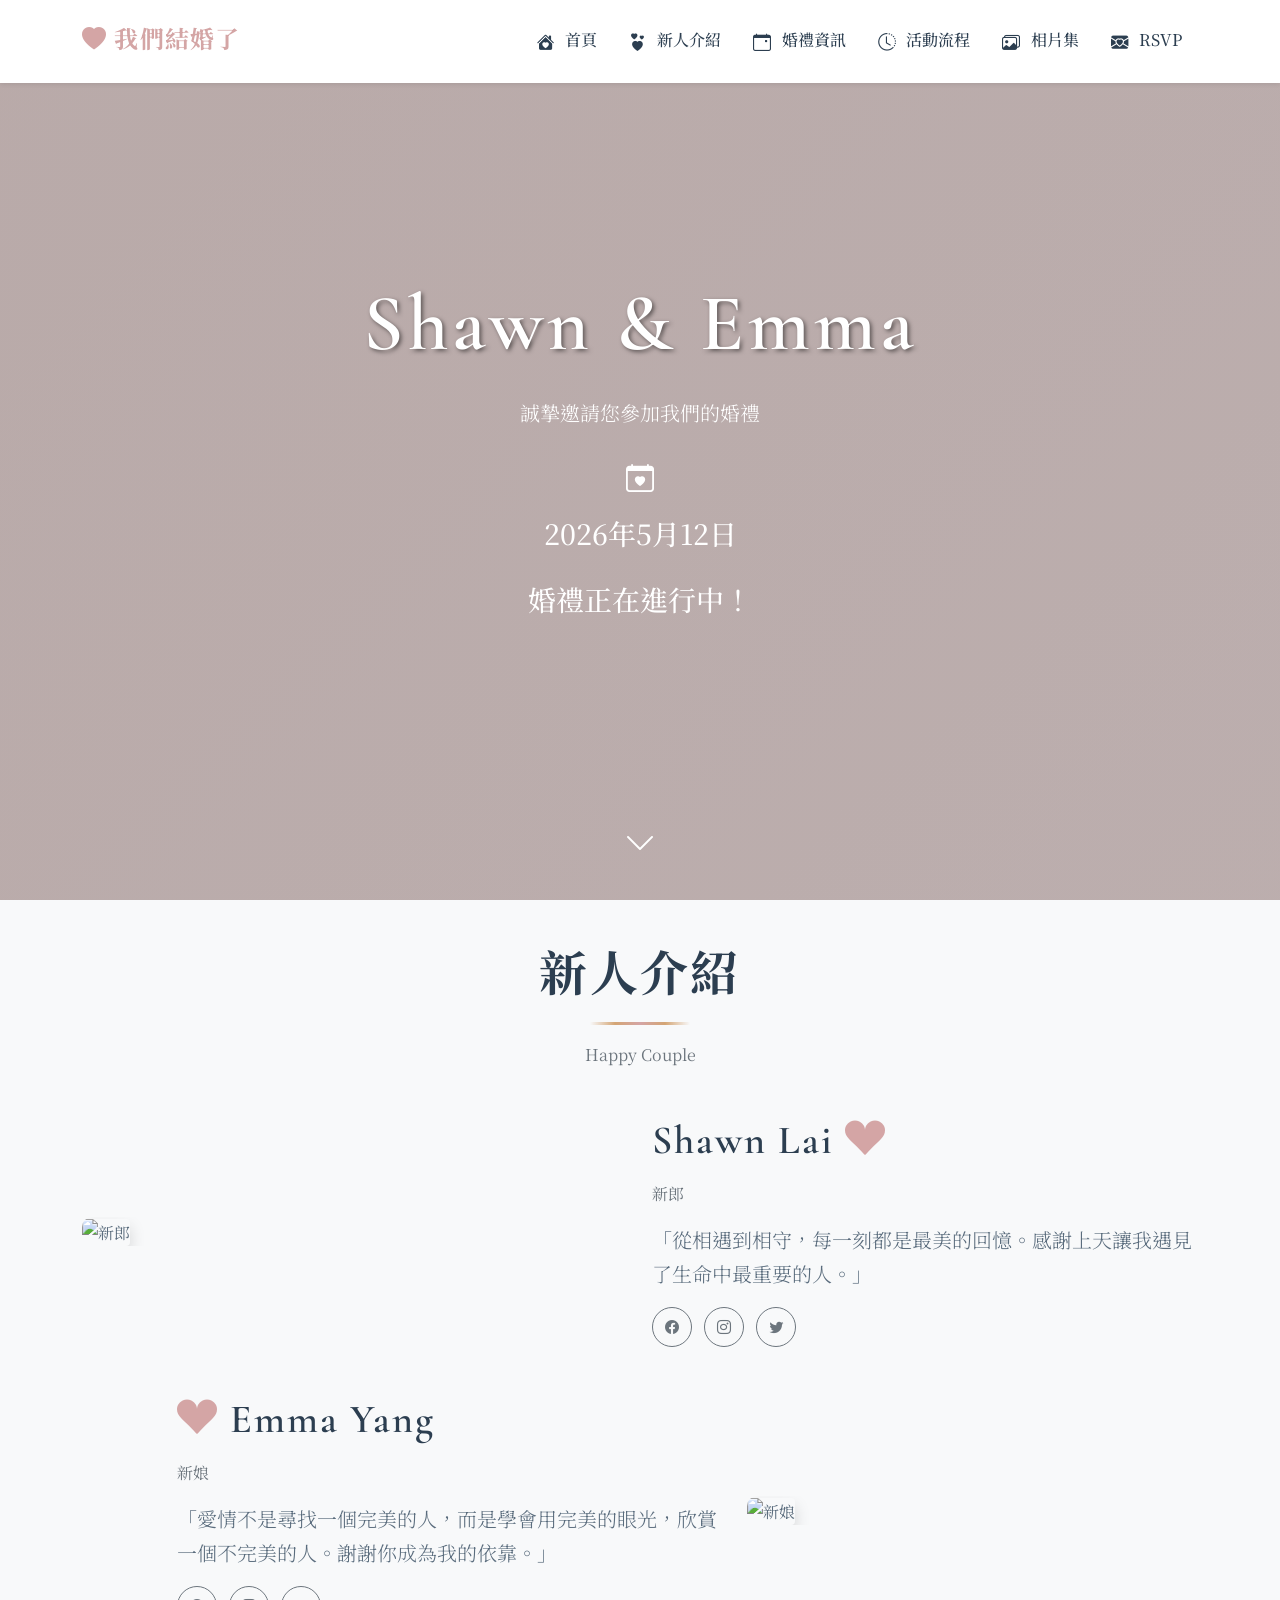
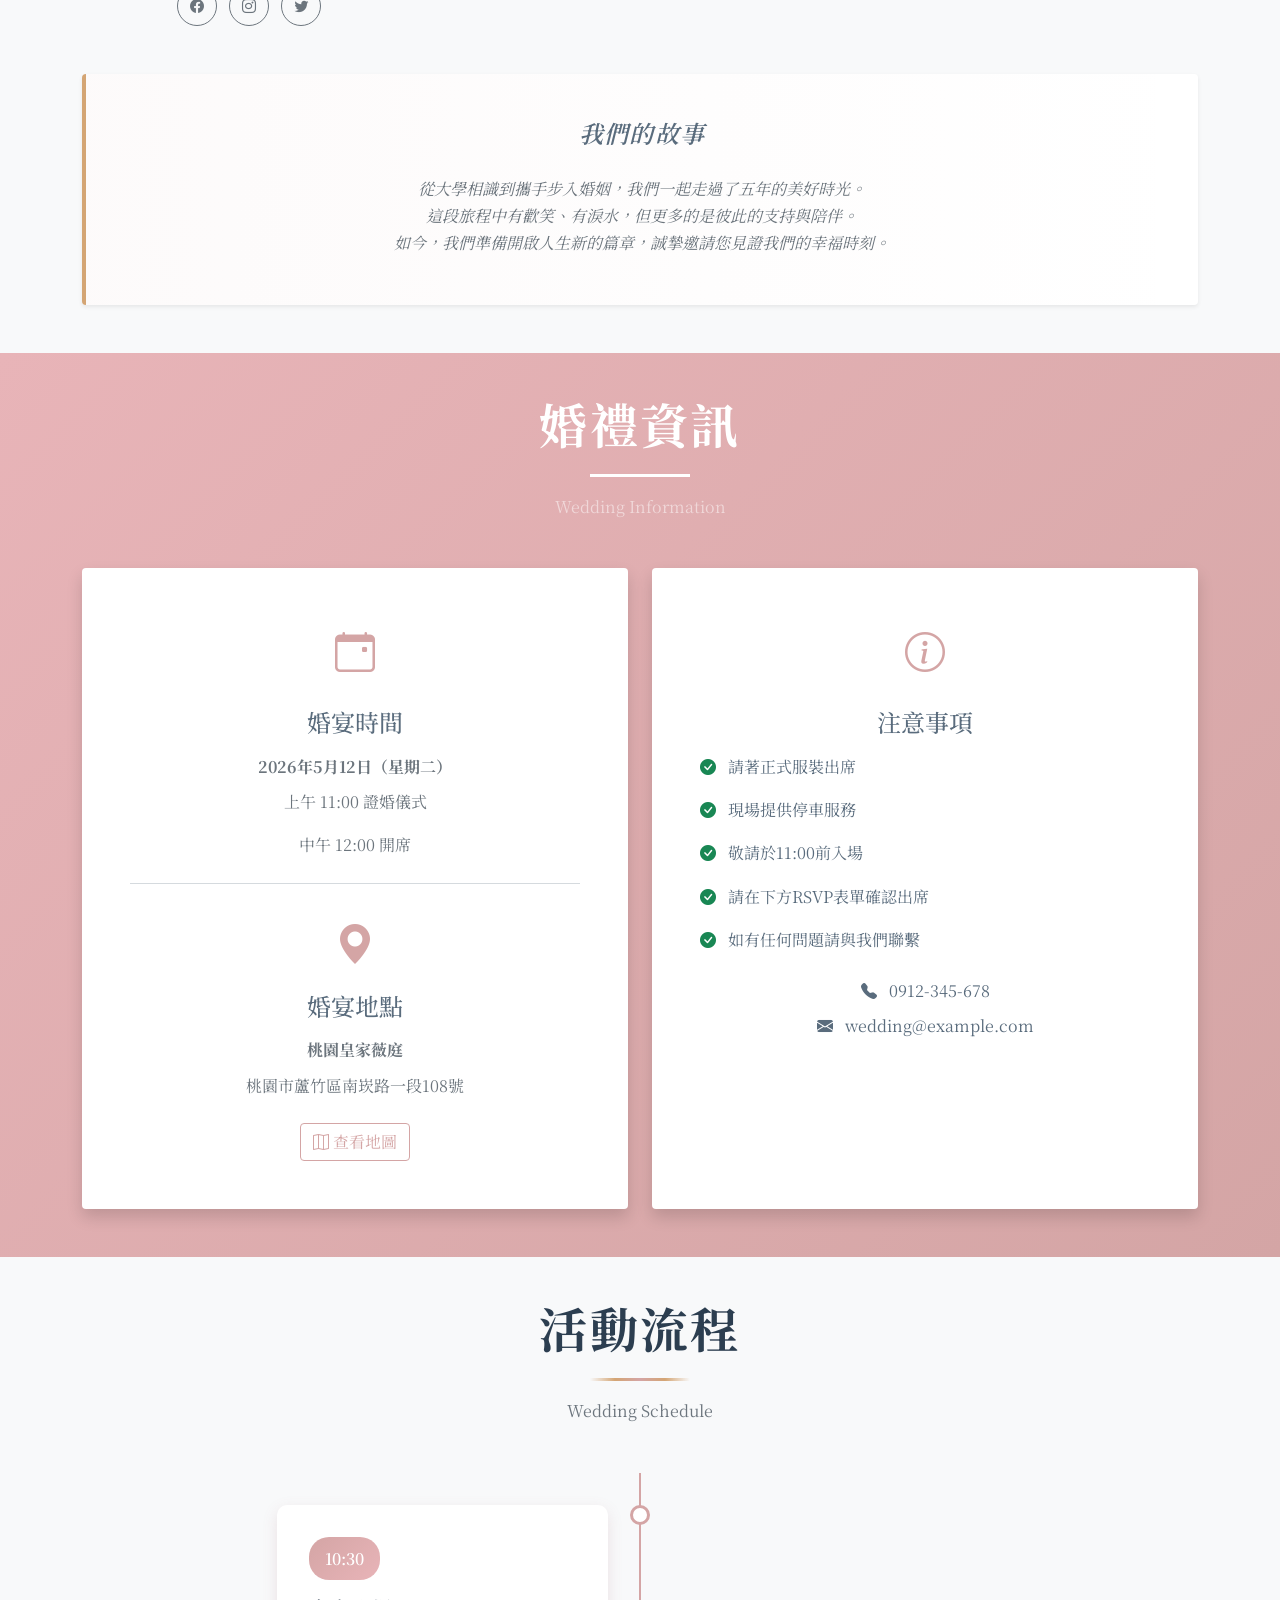
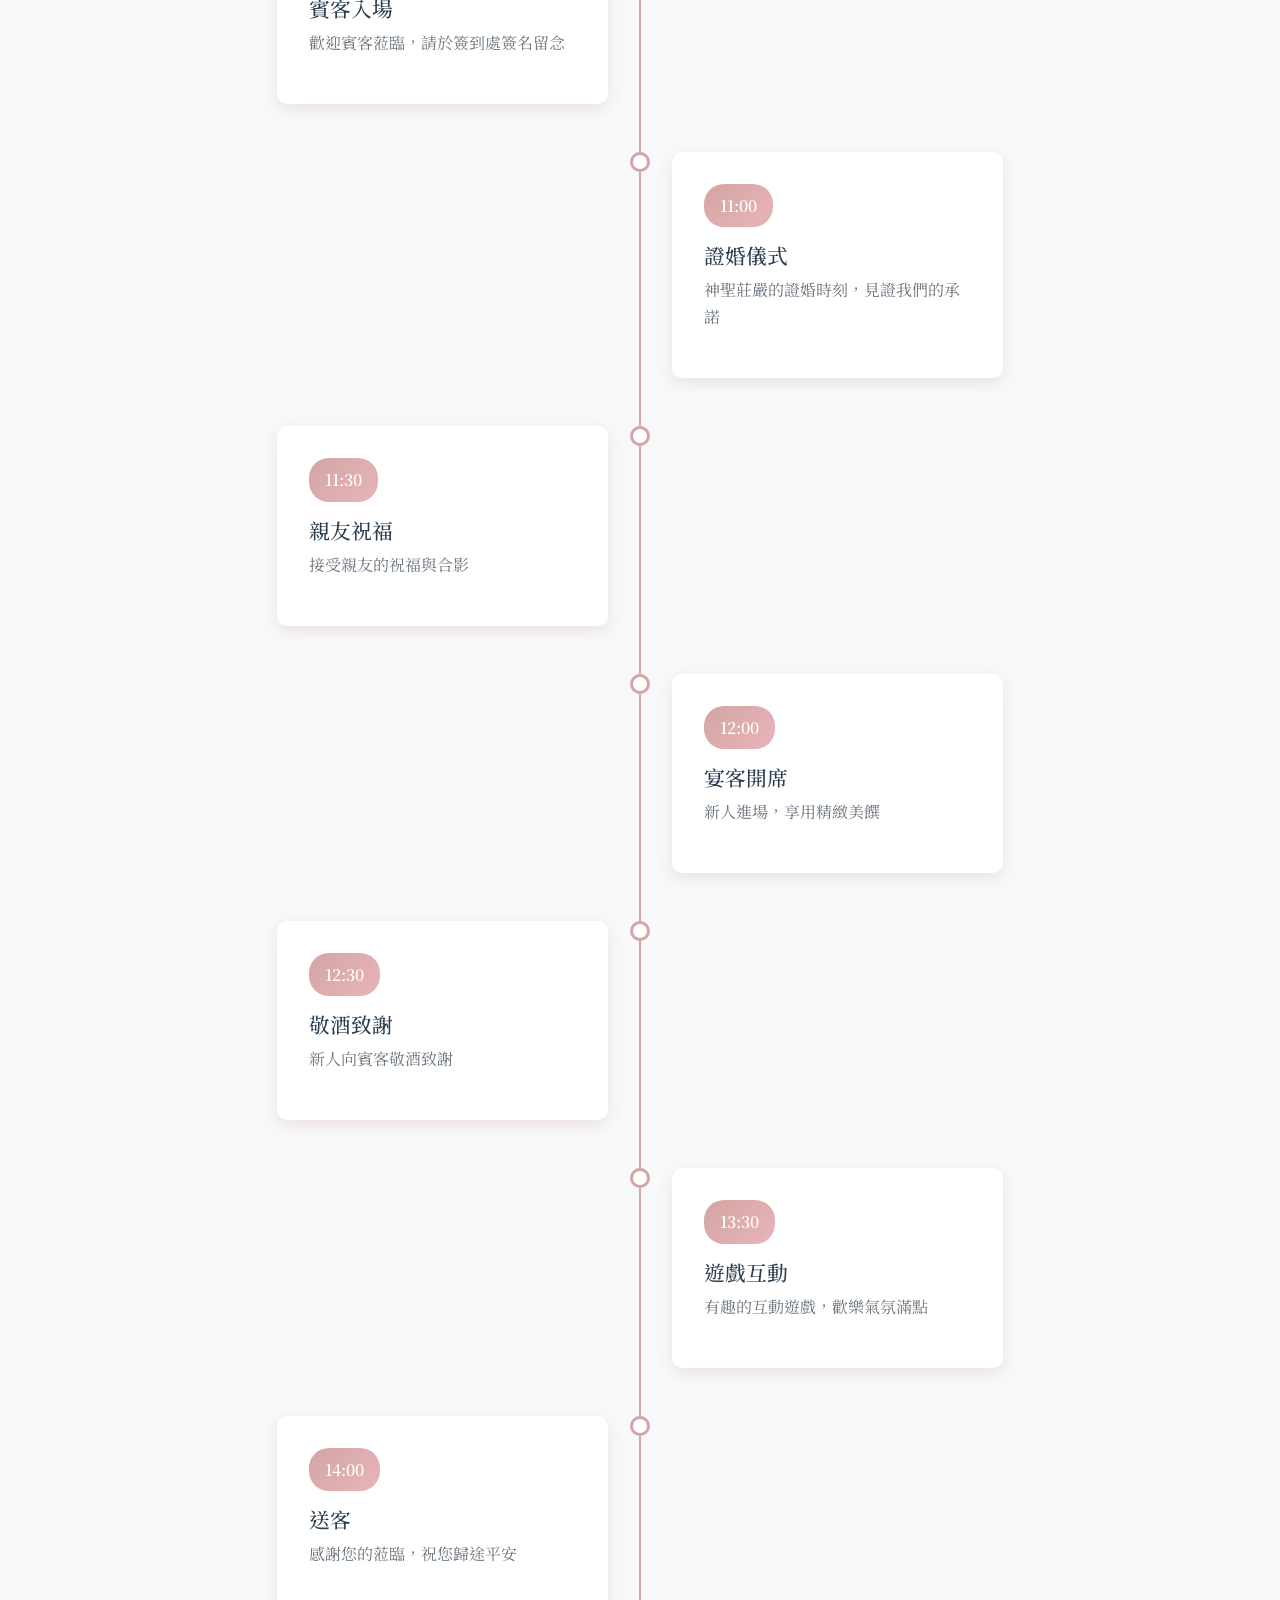
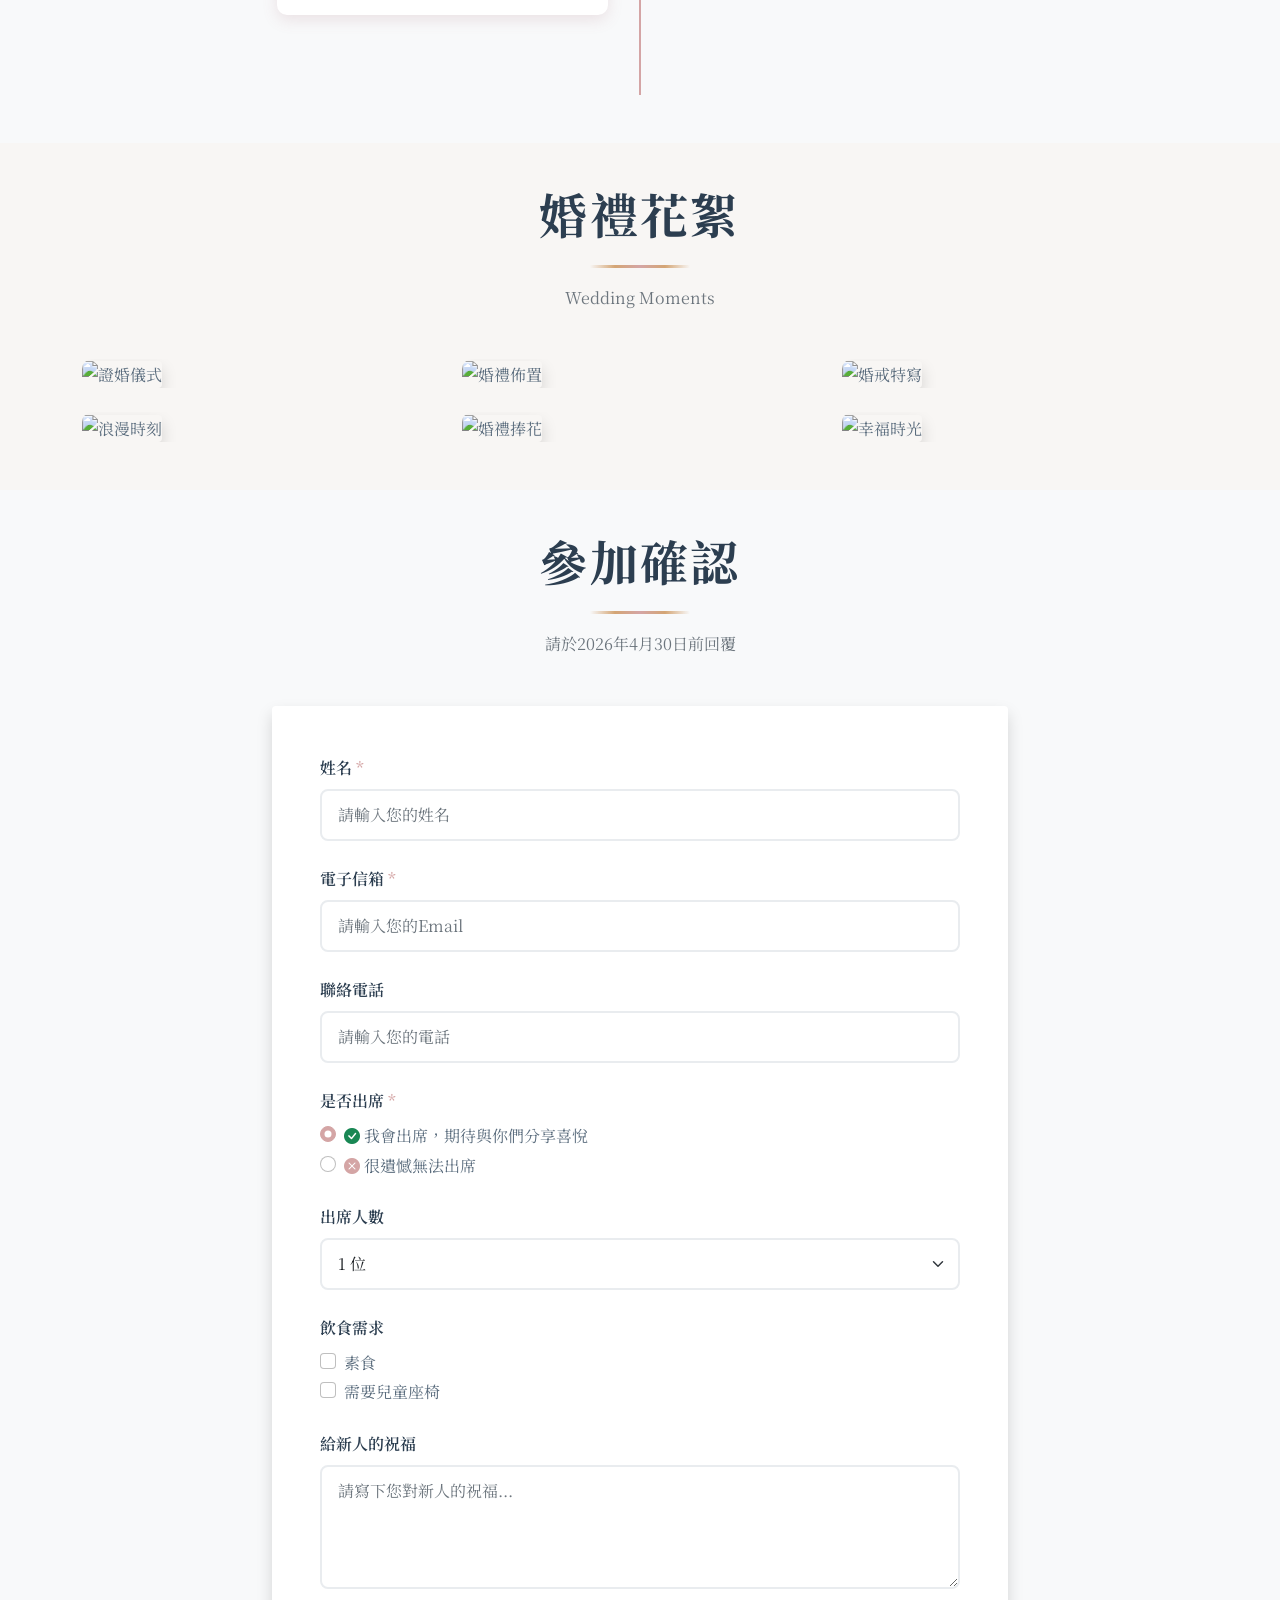
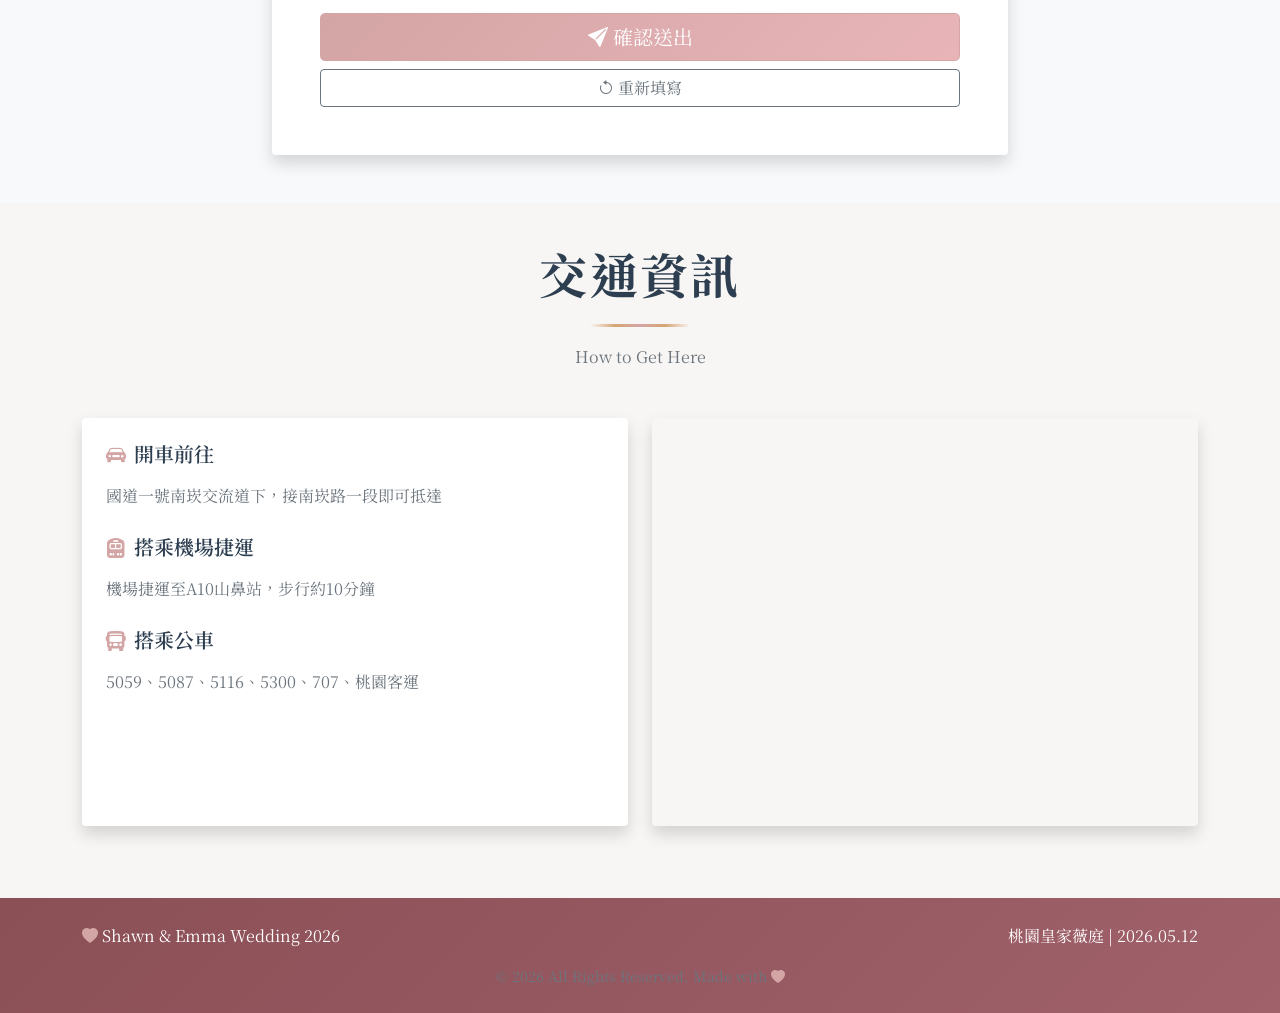
==== commit 265dd678: "完整更新婚禮資訊並換用 Unsplash 婚禮圖片 婚禮資訊更新： - 日期：2026年5月12日（星期二） - 地點：桃園皇家薇庭 - 地址：桃園市蘆竹區南崁路一段108號 - 證婚時間：11:00" ====
--- a/index.html
+++ b/index.html
@@ -15,7 +15,7 @@
   <!-- Google Fonts -->
   <link rel="preconnect" href="https://fonts.googleapis.com">
   <link rel="preconnect" href="https://fonts.gstatic.com" crossorigin>
-  <link href="https://fonts.googleapis.com/css2?family=Noto+Serif+TC:wght@300;400;600;700&family=Great+Vibes&family=Playfair+Display:wght@400;700&display=swap" rel="stylesheet">
+  <link href="https://fonts.googleapis.com/css2?family=Noto+Serif+TC:wght@300;400;600;700&family=Cormorant+Garamond:wght@300;400;600;700&family=Playfair+Display:wght@400;600;700;800&display=swap" rel="stylesheet">
 </head>
 
 <body>
@@ -49,7 +49,7 @@
       <p class="lead text-white mb-4" data-aos="fade-up" data-aos-delay="200">誠摯邀請您參加我們的婚禮</p>
       <div class="wedding-date text-white mb-4" data-aos="fade-up" data-aos-delay="400">
         <i class="bi bi-calendar-heart fs-3"></i>
-        <h3 class="mt-3">2025年12月25日</h3>
+        <h3 class="mt-3">2026年5月12日</h3>
       </div>
       <div id="countdown" class="countdown" data-aos="fade-up" data-aos-delay="600">
         <div class="countdown-item">
@@ -89,7 +89,7 @@
       <div class="row align-items-center mb-5">
         <div class="col-md-5" data-aos="fade-right">
           <div class="couple-image">
-            <img src="images/Scene1.jpg" alt="新郎" class="img-fluid rounded shadow">
+            <img src="https://images.unsplash.com/photo-1519741497674-611481863552?w=800&q=80" alt="新郎" class="img-fluid rounded shadow">
           </div>
         </div>
         <div class="col-md-6 offset-md-1" data-aos="fade-left">
@@ -109,7 +109,7 @@
       <div class="row align-items-center flex-md-row-reverse">
         <div class="col-md-5" data-aos="fade-left">
           <div class="couple-image">
-            <img src="images/Scene2.jpg" alt="新娘" class="img-fluid rounded shadow">
+            <img src="https://images.unsplash.com/photo-1606800052052-a08af7148866?w=800&q=80" alt="新娘" class="img-fluid rounded shadow">
           </div>
         </div>
         <div class="col-md-6 offset-md-1" data-aos="fade-right">
@@ -159,15 +159,16 @@
               <i class="bi bi-calendar-event fs-1 text-danger"></i>
             </div>
             <h4 class="mb-3">婚宴時間</h4>
-            <p class="text-muted mb-2"><strong>2025年12月25日（星期四）</strong></p>
-            <p class="text-muted">中午 12:00 入席</p>
+            <p class="text-muted mb-2"><strong>2026年5月12日（星期二）</strong></p>
+            <p class="text-muted">上午 11:00 證婚儀式</p>
+            <p class="text-muted">中午 12:00 開席</p>
             <hr class="my-4">
             <div class="info-icon mb-3">
               <i class="bi bi-geo-alt-fill fs-1 text-danger"></i>
             </div>
             <h4 class="mb-3">婚宴地點</h4>
-            <p class="text-muted mb-2"><strong>圓山大飯店 大宴會廳</strong></p>
-            <p class="text-muted mb-2">台北市中山區中山北路四段1號</p>
+            <p class="text-muted mb-2"><strong>桃園皇家薇庭</strong></p>
+            <p class="text-muted mb-2">桃園市蘆竹區南崁路一段108號</p>
             <a href="#" class="btn btn-outline-danger mt-3">
               <i class="bi bi-map"></i> 查看地圖
             </a>
@@ -193,7 +194,7 @@
                 </li>
                 <li class="mb-3">
                   <i class="bi bi-check-circle-fill text-success me-2"></i>
-                  敬請於11:30前入場
+                  敬請於11:00前入場
                 </li>
                 <li class="mb-3">
                   <i class="bi bi-check-circle-fill text-success me-2"></i>
@@ -231,7 +232,7 @@
             <div class="timeline-item" data-aos="fade-up">
               <div class="timeline-marker"></div>
               <div class="timeline-content">
-                <div class="timeline-time">11:30</div>
+                <div class="timeline-time">10:30</div>
                 <h5>賓客入場</h5>
                 <p class="text-muted">歡迎賓客蒞臨，請於簽到處簽名留念</p>
               </div>
@@ -241,9 +242,9 @@
             <div class="timeline-item" data-aos="fade-up" data-aos-delay="100">
               <div class="timeline-marker"></div>
               <div class="timeline-content">
-                <div class="timeline-time">12:00</div>
-                <h5>新人進場</h5>
-                <p class="text-muted">新郎新娘攜手走向幸福的未來</p>
+                <div class="timeline-time">11:00</div>
+                <h5>證婚儀式</h5>
+                <p class="text-muted">神聖莊嚴的證婚時刻，見證我們的承諾</p>
               </div>
             </div>
 
@@ -251,9 +252,9 @@
             <div class="timeline-item" data-aos="fade-up" data-aos-delay="200">
               <div class="timeline-marker"></div>
               <div class="timeline-content">
-                <div class="timeline-time">12:15</div>
-                <h5>證婚儀式</h5>
-                <p class="text-muted">主婚人致詞、交換戒指、證婚儀式</p>
+                <div class="timeline-time">11:30</div>
+                <h5>親友祝福</h5>
+                <p class="text-muted">接受親友的祝福與合影</p>
               </div>
             </div>
 
@@ -261,14 +262,24 @@
             <div class="timeline-item" data-aos="fade-up" data-aos-delay="300">
               <div class="timeline-marker"></div>
               <div class="timeline-content">
-                <div class="timeline-time">12:30</div>
-                <h5>開席敬酒</h5>
-                <p class="text-muted">新人向賓客敬酒致謝，享用美味佳餚</p>
+                <div class="timeline-time">12:00</div>
+                <h5>宴客開席</h5>
+                <p class="text-muted">新人進場，享用精緻美饌</p>
               </div>
             </div>
 
             <!-- Timeline Item 5 -->
             <div class="timeline-item" data-aos="fade-up" data-aos-delay="400">
+              <div class="timeline-marker"></div>
+              <div class="timeline-content">
+                <div class="timeline-time">12:30</div>
+                <h5>敬酒致謝</h5>
+                <p class="text-muted">新人向賓客敬酒致謝</p>
+              </div>
+            </div>
+
+            <!-- Timeline Item 6 -->
+            <div class="timeline-item" data-aos="fade-up" data-aos-delay="500">
               <div class="timeline-marker"></div>
               <div class="timeline-content">
                 <div class="timeline-time">13:30</div>
@@ -277,21 +288,11 @@
               </div>
             </div>
 
-            <!-- Timeline Item 6 -->
-            <div class="timeline-item" data-aos="fade-up" data-aos-delay="500">
-              <div class="timeline-marker"></div>
-              <div class="timeline-content">
-                <div class="timeline-time">14:00</div>
-                <h5>捧花儀式</h5>
-                <p class="text-muted">新娘拋捧花，將幸福傳遞給下一位</p>
-              </div>
-            </div>
-
             <!-- Timeline Item 7 -->
             <div class="timeline-item" data-aos="fade-up" data-aos-delay="600">
               <div class="timeline-marker"></div>
               <div class="timeline-content">
-                <div class="timeline-time">14:30</div>
+                <div class="timeline-time">14:00</div>
                 <h5>送客</h5>
                 <p class="text-muted">感謝您的蒞臨，祝您歸途平安</p>
               </div>
@@ -314,7 +315,7 @@
       <div class="row g-4">
         <div class="col-md-4" data-aos="fade-up" data-aos-delay="100">
           <div class="gallery-item">
-            <img src="images/Scene1.jpg" alt="儀式現場" class="img-fluid rounded shadow">
+            <img src="https://images.unsplash.com/photo-1511285560929-80b456fea0bc?w=800&q=80" alt="證婚儀式" class="img-fluid rounded shadow">
             <div class="gallery-overlay">
               <i class="bi bi-zoom-in fs-1"></i>
             </div>
@@ -322,7 +323,7 @@
         </div>
         <div class="col-md-4" data-aos="fade-up" data-aos-delay="200">
           <div class="gallery-item">
-            <img src="images/Scene2.jpg" alt="浪漫時刻" class="img-fluid rounded shadow">
+            <img src="https://images.unsplash.com/photo-1591604466107-ec97de577aff?w=800&q=80" alt="婚禮佈置" class="img-fluid rounded shadow">
             <div class="gallery-overlay">
               <i class="bi bi-zoom-in fs-1"></i>
             </div>
@@ -330,7 +331,7 @@
         </div>
         <div class="col-md-4" data-aos="fade-up" data-aos-delay="300">
           <div class="gallery-item">
-            <img src="images/Scene3.jpg" alt="宴會廳佈置" class="img-fluid rounded shadow">
+            <img src="https://images.unsplash.com/photo-1529636798458-92182e662485?w=800&q=80" alt="婚戒特寫" class="img-fluid rounded shadow">
             <div class="gallery-overlay">
               <i class="bi bi-zoom-in fs-1"></i>
             </div>
@@ -338,7 +339,7 @@
         </div>
         <div class="col-md-4" data-aos="fade-up" data-aos-delay="100">
           <div class="gallery-item">
-            <img src="images/Scene4.jpg" alt="賓客互動" class="img-fluid rounded shadow">
+            <img src="https://images.unsplash.com/photo-1606216794074-735e91aa2c92?w=800&q=80" alt="浪漫時刻" class="img-fluid rounded shadow">
             <div class="gallery-overlay">
               <i class="bi bi-zoom-in fs-1"></i>
             </div>
@@ -346,7 +347,7 @@
         </div>
         <div class="col-md-4" data-aos="fade-up" data-aos-delay="200">
           <div class="gallery-item">
-            <img src="images/Banner.jpg" alt="美好回憶" class="img-fluid rounded shadow">
+            <img src="https://images.unsplash.com/photo-1465495976277-4387d4b0b4c6?w=800&q=80" alt="婚禮捧花" class="img-fluid rounded shadow">
             <div class="gallery-overlay">
               <i class="bi bi-zoom-in fs-1"></i>
             </div>
@@ -354,7 +355,7 @@
         </div>
         <div class="col-md-4" data-aos="fade-up" data-aos-delay="300">
           <div class="gallery-item">
-            <img src="images/Scene1.jpg" alt="幸福瞬間" class="img-fluid rounded shadow">
+            <img src="https://images.unsplash.com/photo-1519225421980-715cb0215aed?w=800&q=80" alt="幸福時光" class="img-fluid rounded shadow">
             <div class="gallery-overlay">
               <i class="bi bi-zoom-in fs-1"></i>
             </div>
@@ -370,7 +371,7 @@
       <div class="text-center mb-5" data-aos="fade-up">
         <h2 class="section-title elegant-font">參加確認</h2>
         <div class="title-divider"></div>
-        <p class="text-muted">請於2025年12月10日前回覆</p>
+        <p class="text-muted">請於2026年4月30日前回覆</p>
       </div>
 
       <div class="row justify-content-center">
@@ -478,20 +479,20 @@
         <div class="col-md-6 mb-4" data-aos="fade-right">
           <div class="transport-info p-4 bg-white rounded shadow h-100">
             <h5 class="mb-3"><i class="bi bi-car-front-fill text-danger me-2"></i>開車前往</h5>
-            <p class="text-muted mb-3">國道一號圓山交流道下，沿中山北路三段直行約5分鐘即可抵達</p>
-
-            <h5 class="mb-3 mt-4"><i class="bi bi-train-front-fill text-danger me-2"></i>搭乘捷運</h5>
-            <p class="text-muted mb-3">捷運淡水線至圓山站，1號出口步行約8分鐘</p>
+            <p class="text-muted mb-3">國道一號南崁交流道下，接南崁路一段即可抵達</p>
+
+            <h5 class="mb-3 mt-4"><i class="bi bi-train-front-fill text-danger me-2"></i>搭乘機場捷運</h5>
+            <p class="text-muted mb-3">機場捷運至A10山鼻站，步行約10分鐘</p>
 
             <h5 class="mb-3 mt-4"><i class="bi bi-bus-front-fill text-danger me-2"></i>搭乘公車</h5>
-            <p class="text-muted mb-0">203、218、247、267、277、279、287、310、612、902、紅33</p>
+            <p class="text-muted mb-0">5059、5087、5116、5300、707、桃園客運</p>
           </div>
         </div>
 
         <div class="col-md-6 mb-4" data-aos="fade-left">
           <div class="map-container rounded shadow">
             <iframe
-              src="https://www.google.com/maps/embed?pb=!1m18!1m12!1m3!1d3614.2726744392584!2d121.51850731500658!3d25.071097483960044!2m3!1f0!2f0!3f0!3m2!1i1024!2i768!4f13.1!3m3!1m2!1s0x3442a96a13fb577f%3A0xd96c4623c9d87bc2!2z5ZyT5bGx5aSn6aOv5bqX!5e0!3m2!1szh-TW!2stw!4v1620000000000!5m2!1szh-TW!2stw"
+              src="https://www.google.com/maps/embed?pb=!1m18!1m12!1m3!1d3616.0534753937877!2d121.2879384!3d25.0406644!2m3!1f0!2f0!3f0!3m2!1i1024!2i768!4f13.1!3m3!1m2!1s0x34681e5e8b5e8e8b%3A0x8f5c8f5c8f5c8f5c!2z5qGD5ZyS55qH5a625rab5bqt!5e0!3m2!1szh-TW!2stw!4v1620000000000!5m2!1szh-TW!2stw"
               width="100%"
               height="400"
               style="border:0;"
@@ -511,20 +512,20 @@
         <div class="col-md-6 text-center text-md-start mb-3 mb-md-0">
           <p class="mb-0">
             <i class="bi bi-heart-fill text-danger"></i>
-            Shawn & Emma Wedding 2025
+            Shawn & Emma Wedding 2026
           </p>
         </div>
         <div class="col-md-6 text-center text-md-end">
           <p class="mb-0">
-            聯絡電話: 0912-345-678 |
-            Email: wedding@example.com
+            桃園皇家薇庭 |
+            2026.05.12
           </p>
         </div>
       </div>
       <div class="row mt-3">
         <div class="col-12 text-center">
           <p class="mb-0 text-muted small">
-            © 2025 All Rights Reserved. Made with <i class="bi bi-heart-fill text-danger"></i>
+            © 2026 All Rights Reserved. Made with <i class="bi bi-heart-fill text-danger"></i>
           </p>
         </div>
       </div>
--- a/style.css
+++ b/style.css
@@ -40,8 +40,9 @@
 
 /* 優雅字體 */
 .elegant-font {
-  font-family: 'Great Vibes', 'Noto Serif TC', cursive;
-  font-weight: 400;
+  font-family: 'Cormorant Garamond', 'Noto Serif TC', serif;
+  font-weight: 600;
+  letter-spacing: 0.05em;
 }
 
 /* ========================================
@@ -105,7 +106,7 @@
 .hero-section {
   position: relative;
   height: 100vh;
-  background-image: linear-gradient(rgba(0, 0, 0, 0.3), rgba(0, 0, 0, 0.3)), url('images/Scene3.jpg');
+  background-image: linear-gradient(rgba(0, 0, 0, 0.3), rgba(0, 0, 0, 0.3)), url('https://images.unsplash.com/photo-1519225421980-715cb0215aed?w=1600&q=80');
   background-size: cover;
   background-position: center;
   background-attachment: fixed;
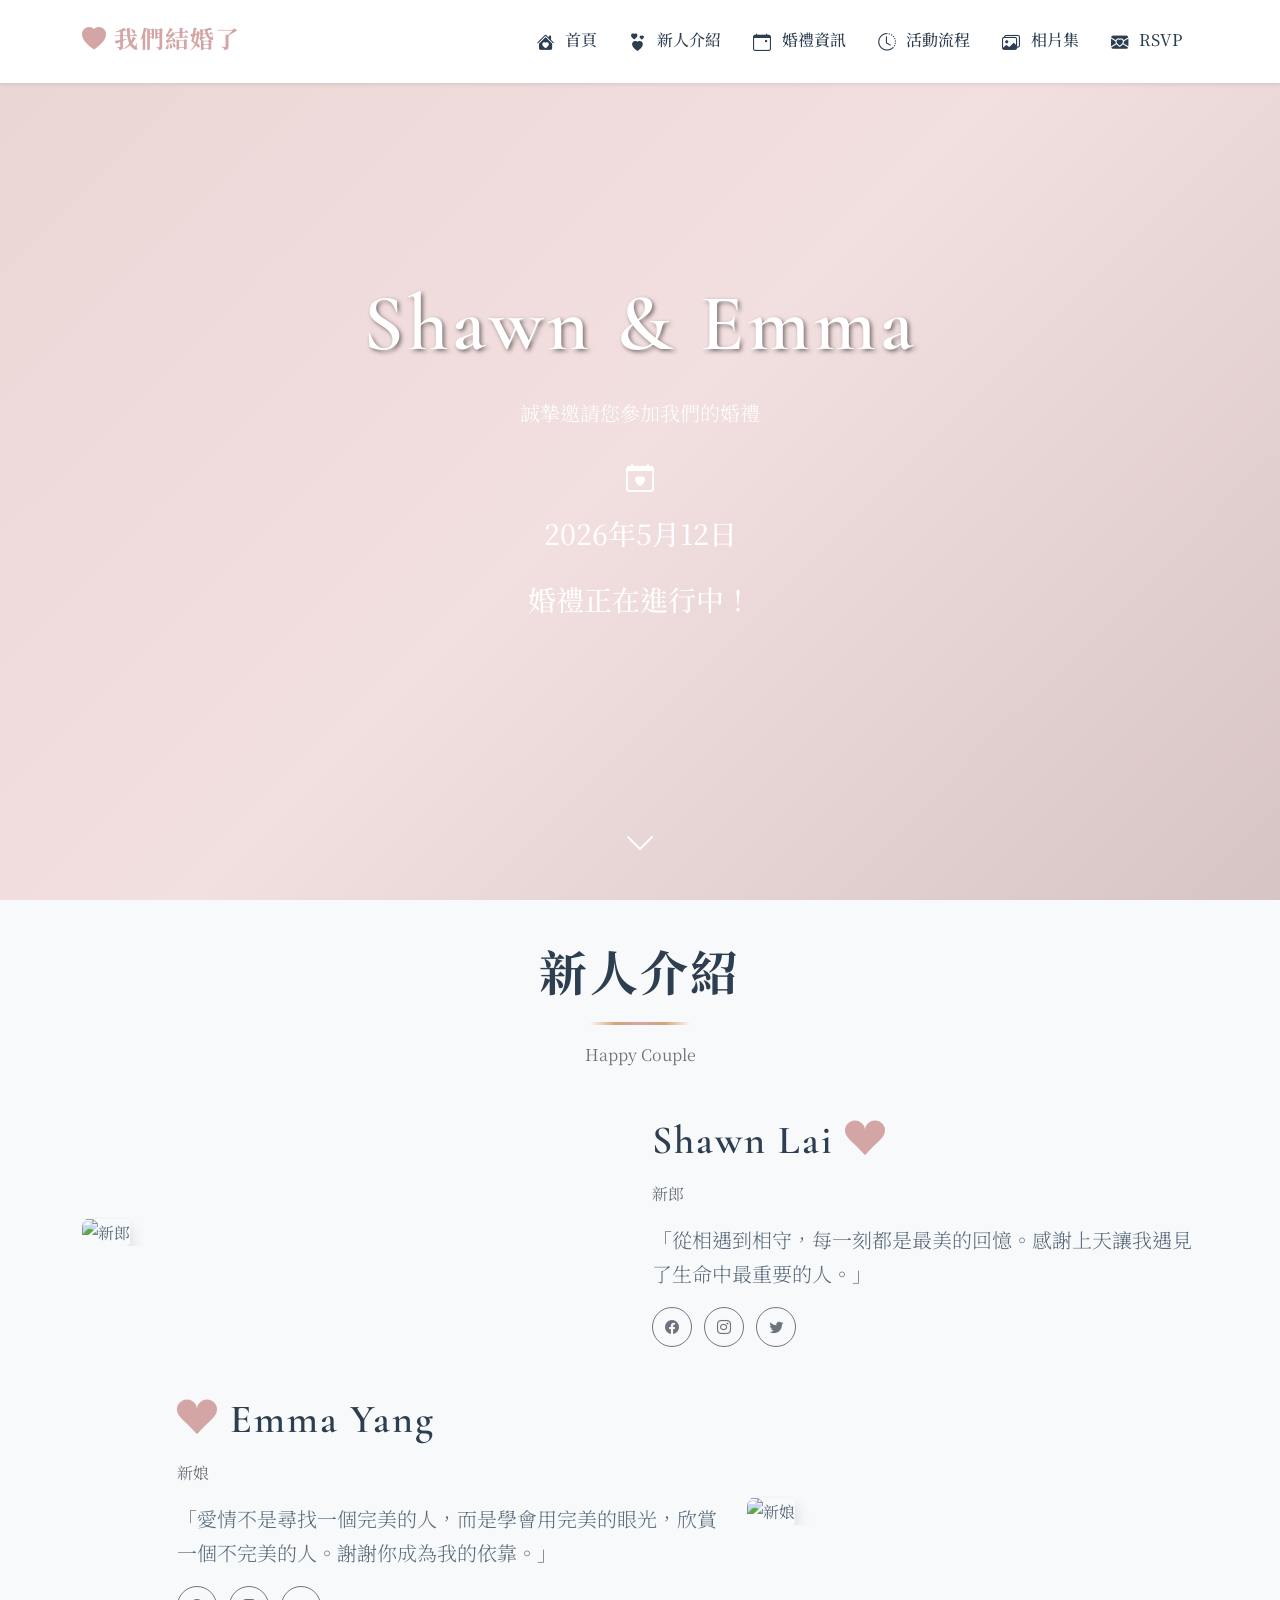
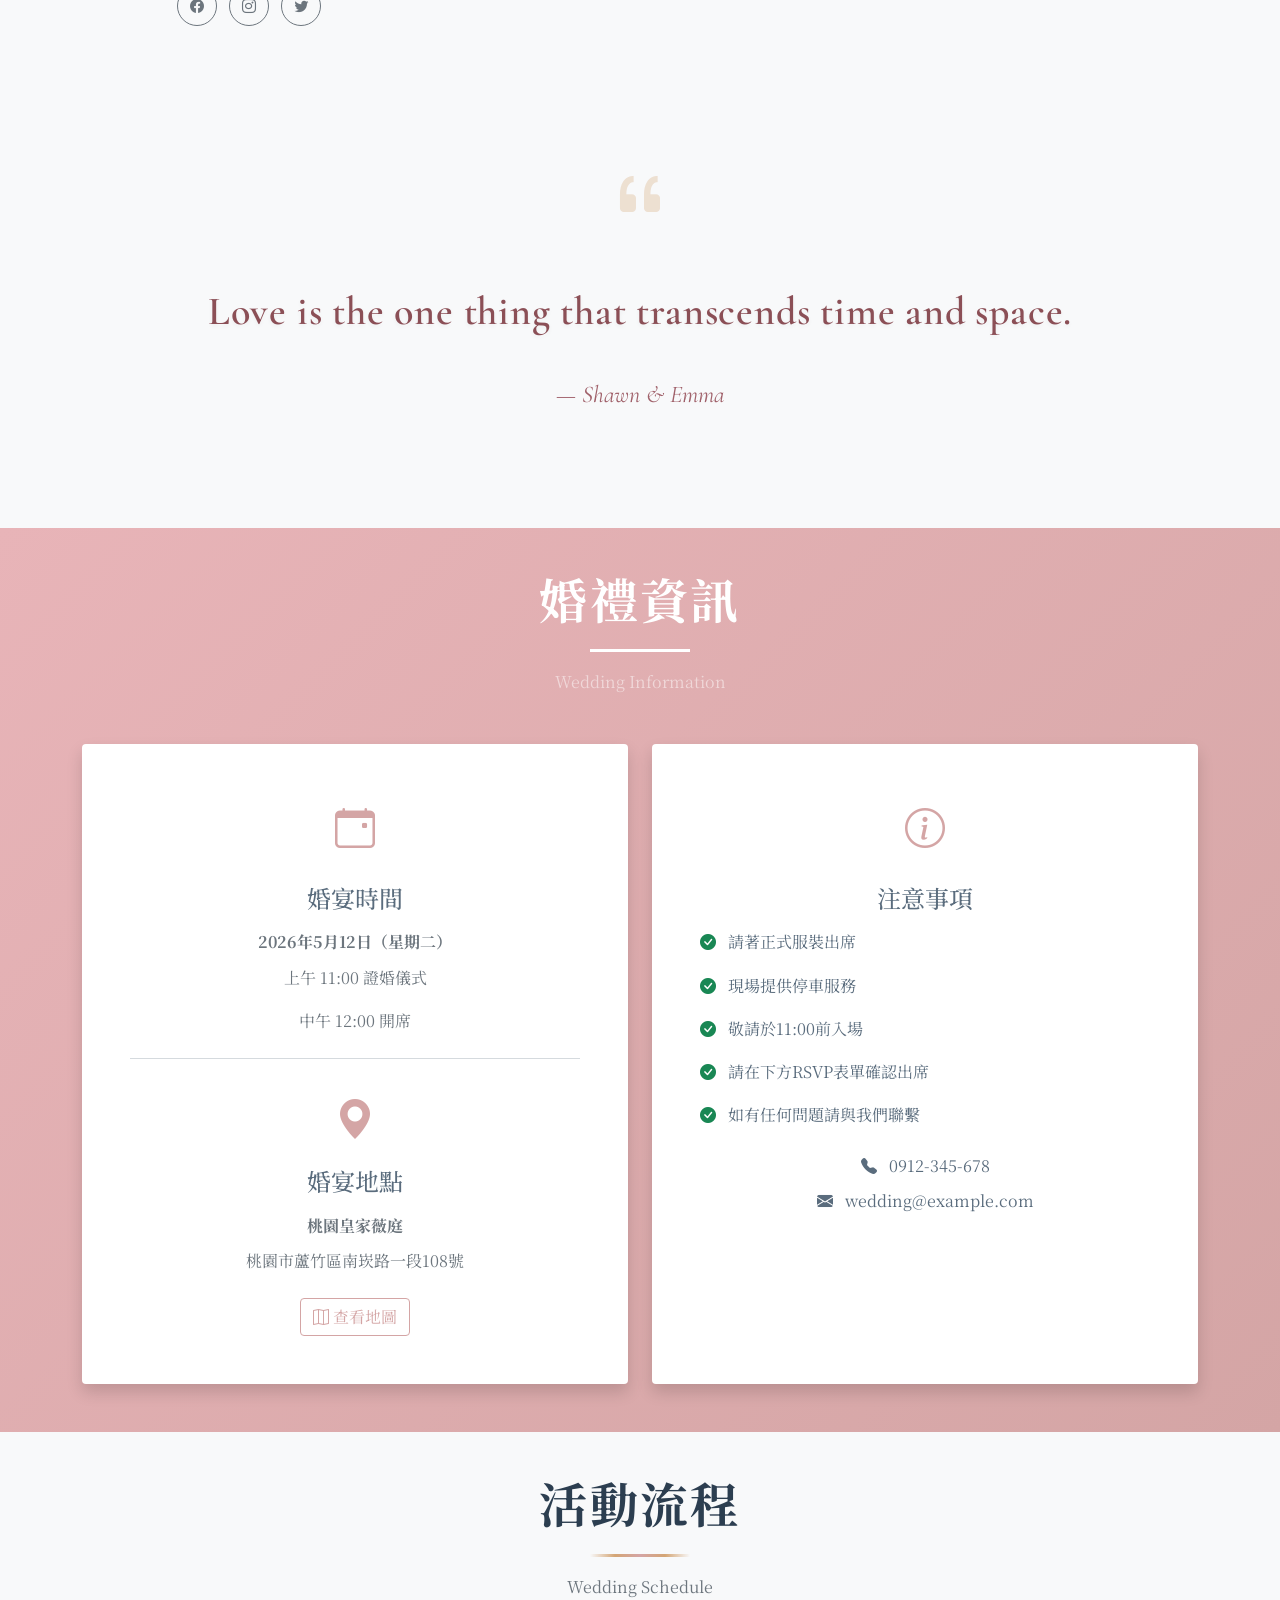
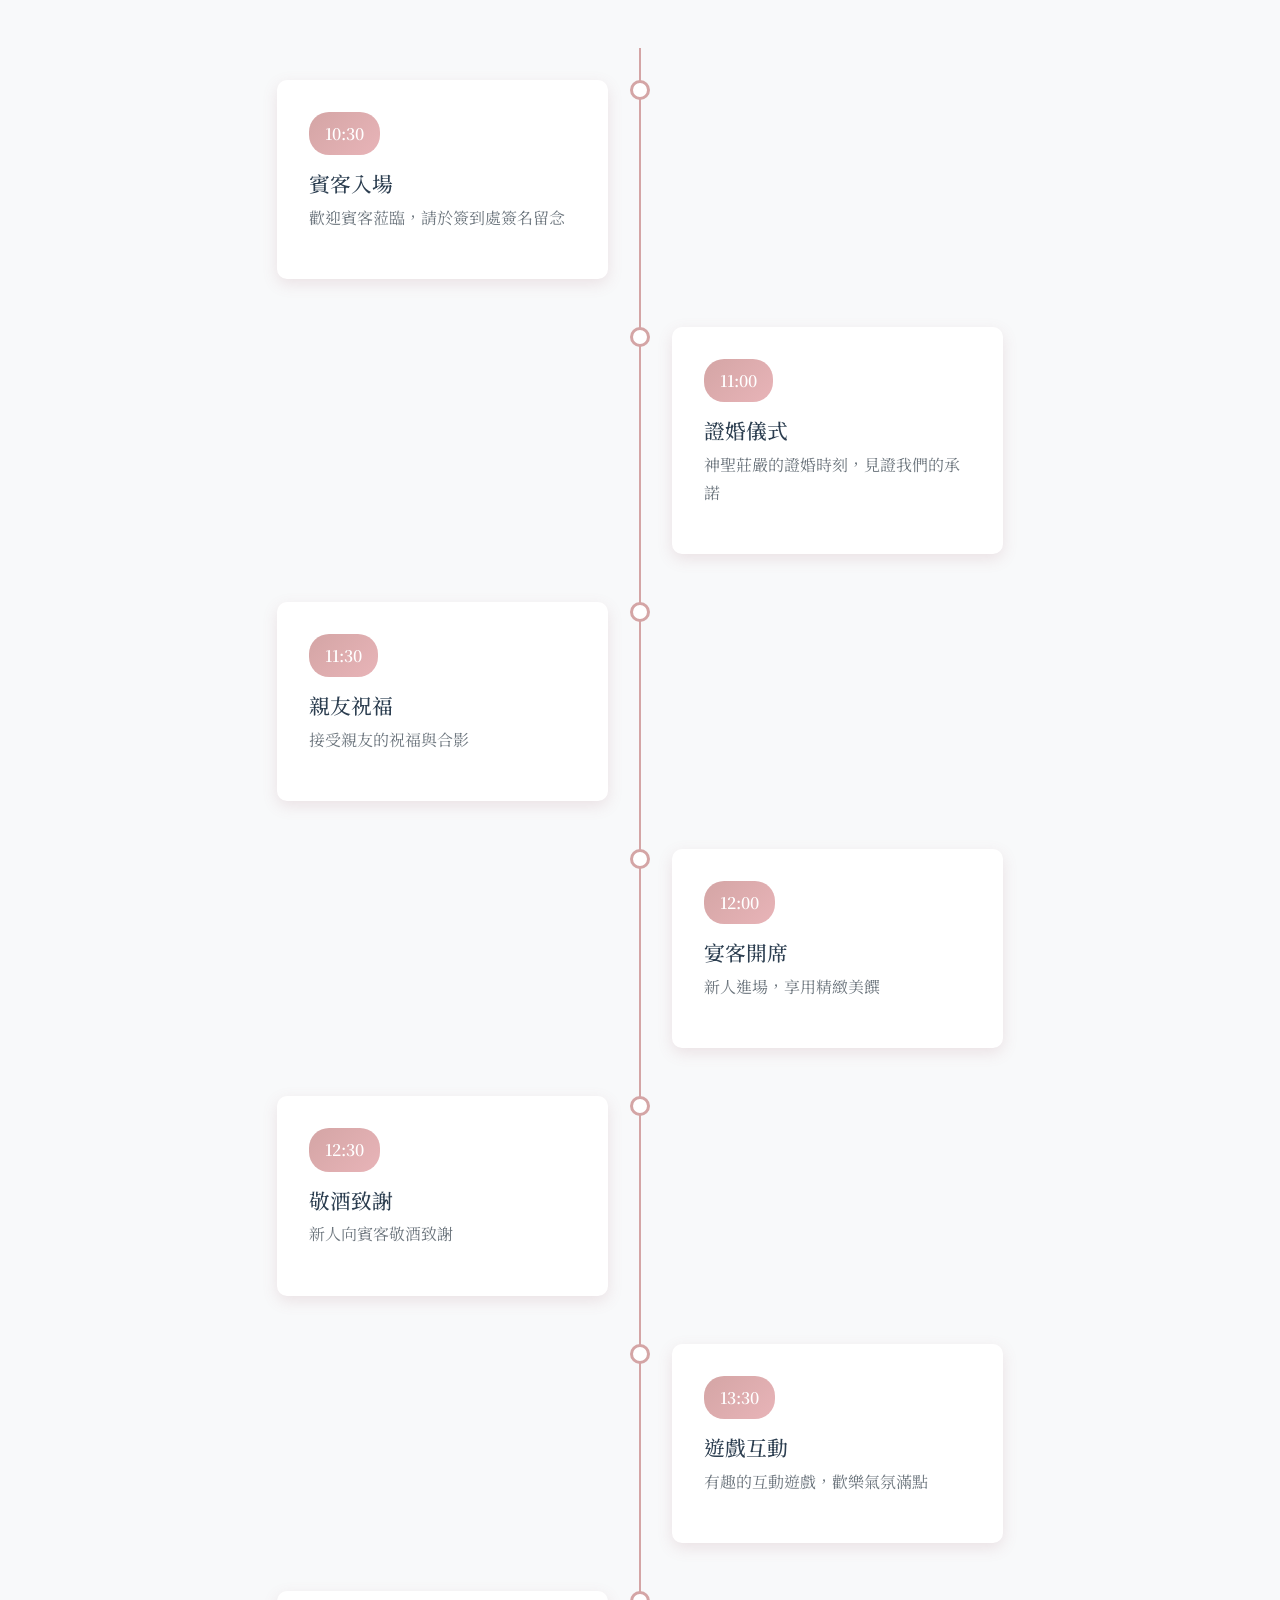
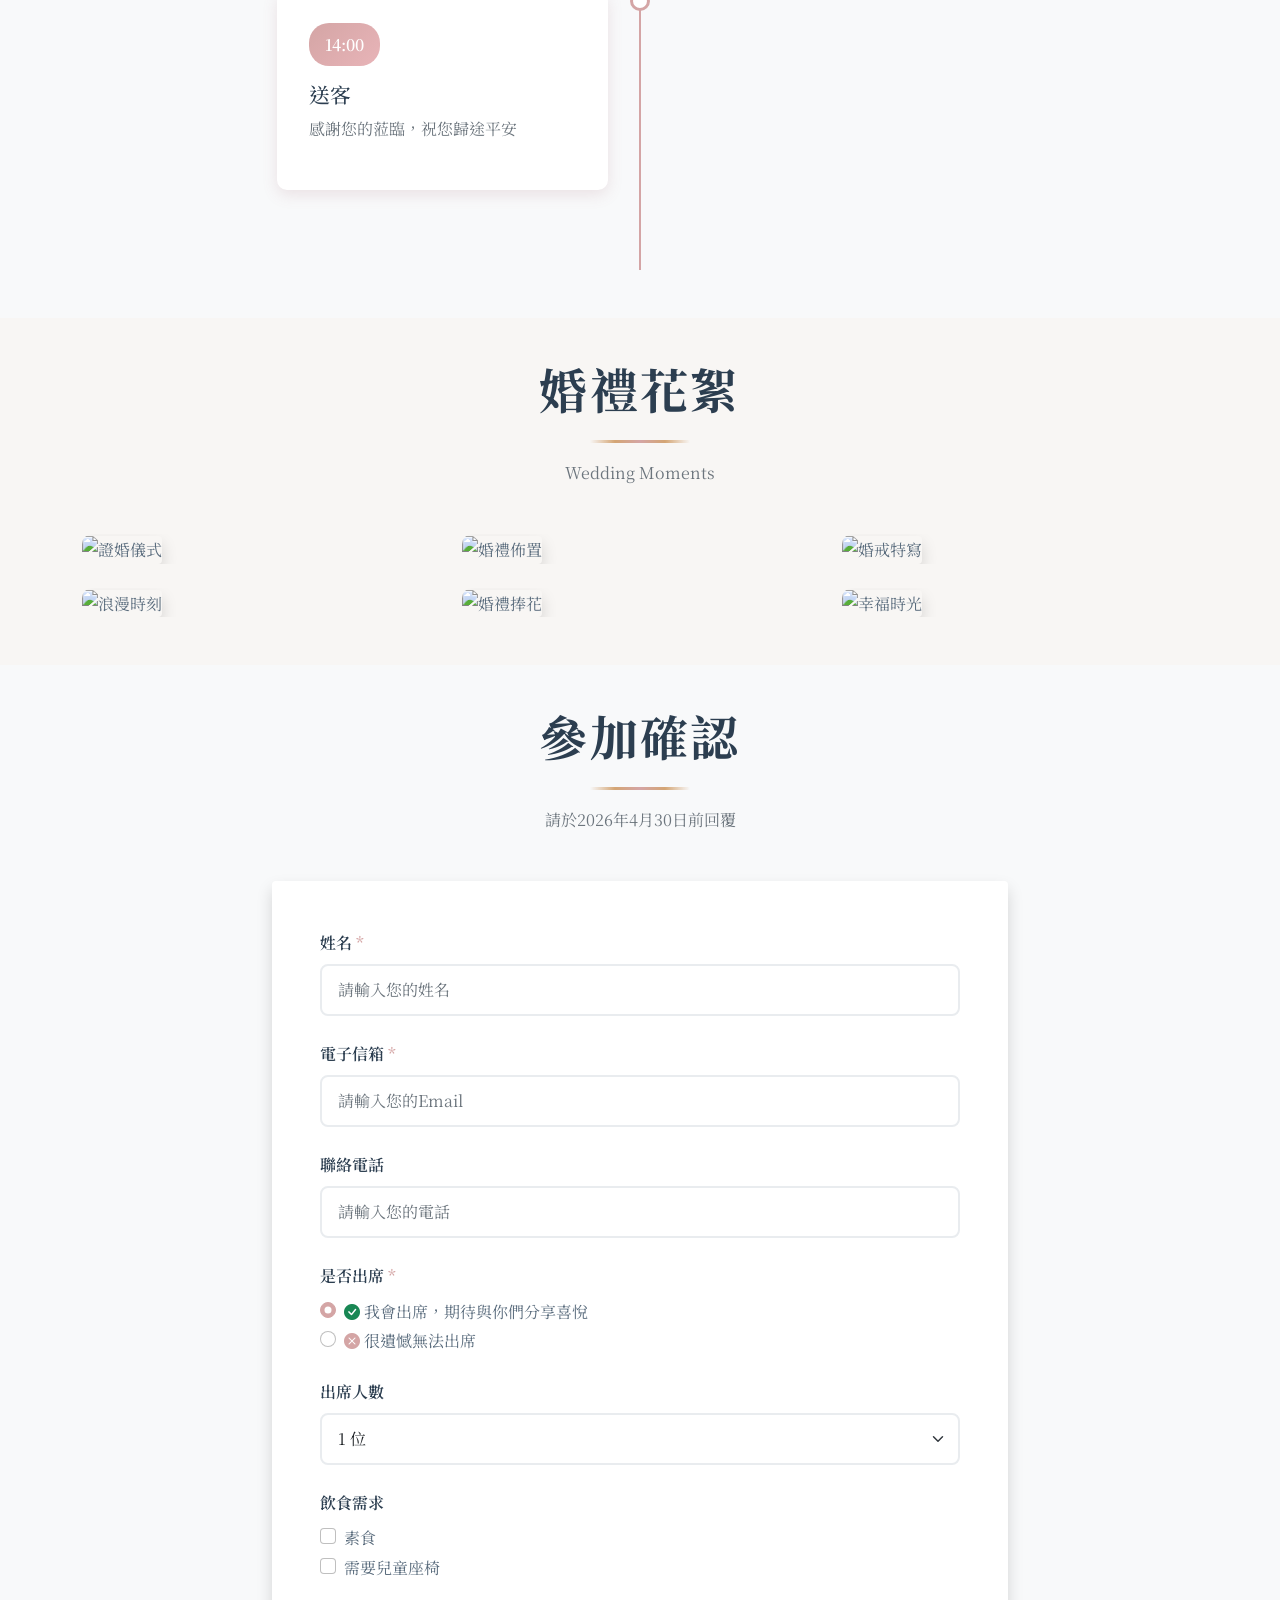
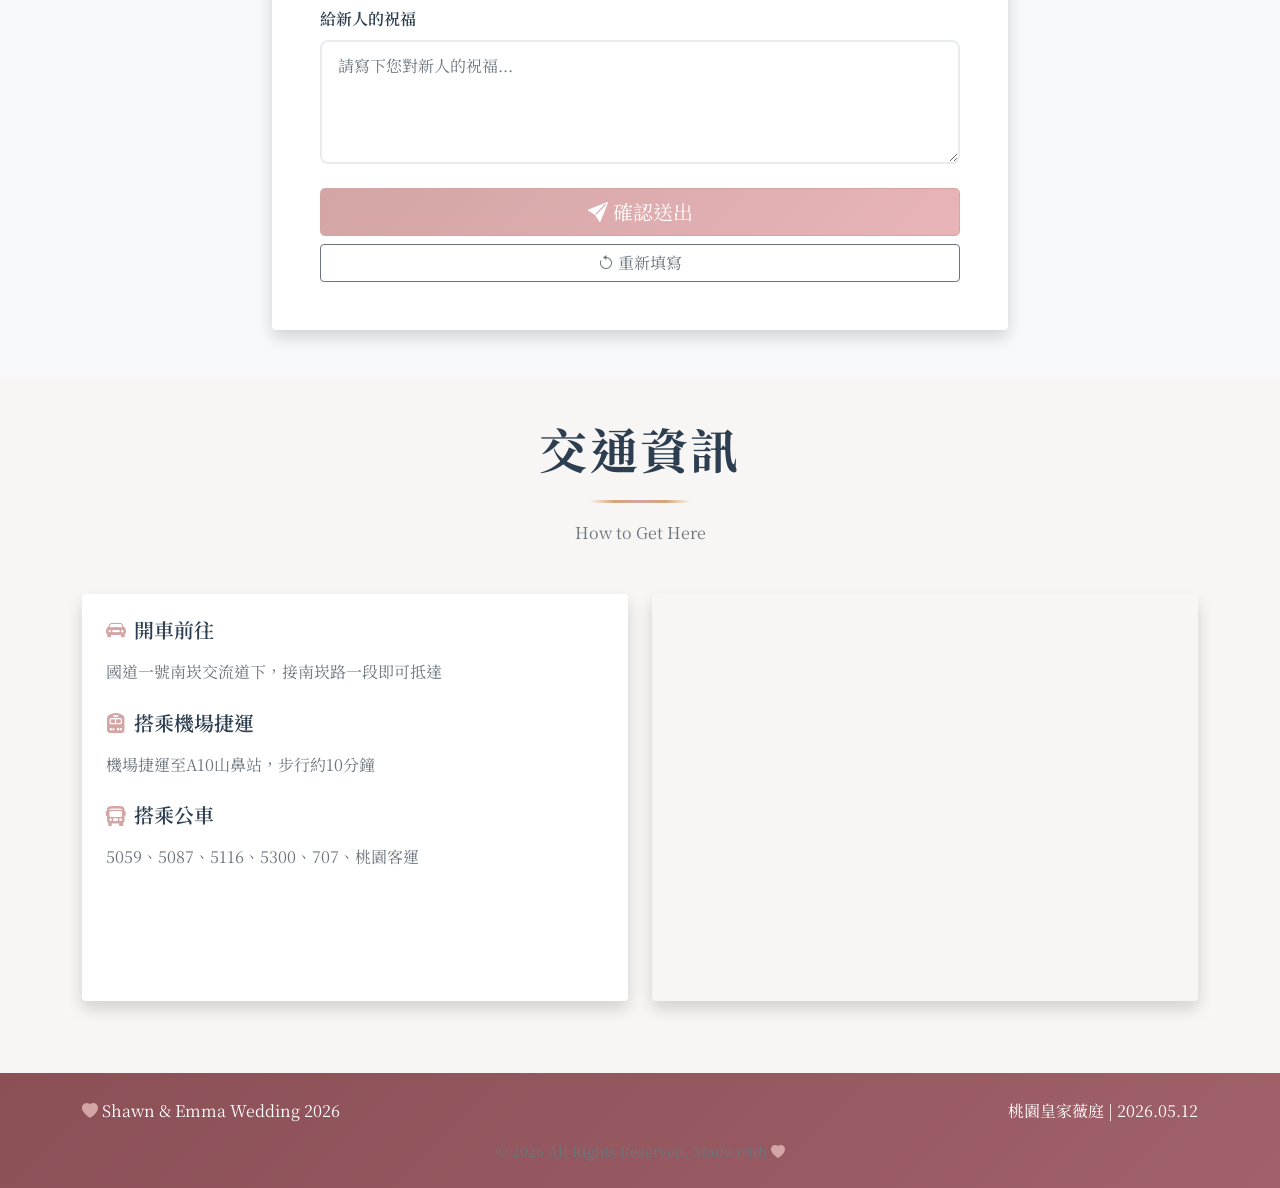
==== commit 1dc4f98a: "更新愛情金句並將主背景改為婚禮影片 愛情金句更新： - 將「我們的故事」改為英文金句 - 內容：Love is the one thing that transcends time and space" ====
--- a/index.html
+++ b/index.html
@@ -43,6 +43,10 @@
 
   <!-- 頁首橫幅 -->
   <header id="home" class="hero-section">
+    <!-- 背景影片 -->
+    <video autoplay muted loop playsinline class="hero-video">
+      <source src="https://cdn.coverr.co/videos/coverr-couple-embracing-at-sunset-7124/1080p.mp4" type="video/mp4">
+    </video>
     <div class="hero-overlay"></div>
     <div class="hero-content">
       <h1 class="display-1 elegant-font text-white mb-4" data-aos="fade-up">Shawn & Emma</h1>
@@ -126,16 +130,13 @@
         </div>
       </div>
 
-      <!-- 愛情故事 -->
+      <!-- 愛情金句 -->
       <div class="row mt-5">
         <div class="col-md-12" data-aos="fade-up">
-          <div class="love-story text-center p-5 bg-white rounded shadow-sm">
-            <h4 class="elegant-font mb-4">我們的故事</h4>
-            <p class="text-muted mb-0">
-              從大學相識到攜手步入婚姻，我們一起走過了五年的美好時光。<br>
-              這段旅程中有歡笑、有淚水，但更多的是彼此的支持與陪伴。<br>
-              如今，我們準備開啟人生新的篇章，誠摯邀請您見證我們的幸福時刻。
-            </p>
+          <div class="love-quote text-center">
+            <i class="bi bi-quote quote-icon"></i>
+            <h3 class="quote-text elegant-font">Love is the one thing that transcends time and space.</h3>
+            <div class="quote-author">— Shawn & Emma</div>
           </div>
         </div>
       </div>
--- a/style.css
+++ b/style.css
@@ -106,15 +106,24 @@
 .hero-section {
   position: relative;
   height: 100vh;
-  background-image: linear-gradient(rgba(0, 0, 0, 0.3), rgba(0, 0, 0, 0.3)), url('https://images.unsplash.com/photo-1519225421980-715cb0215aed?w=1600&q=80');
-  background-size: cover;
-  background-position: center;
-  background-attachment: fixed;
   display: flex;
   align-items: center;
   justify-content: center;
   text-align: center;
   overflow: hidden;
+}
+
+.hero-video {
+  position: absolute;
+  top: 50%;
+  left: 50%;
+  min-width: 100%;
+  min-height: 100%;
+  width: auto;
+  height: auto;
+  transform: translateX(-50%) translateY(-50%);
+  z-index: 0;
+  object-fit: cover;
 }
 
 .hero-overlay {
@@ -123,7 +132,7 @@
   left: 0;
   width: 100%;
   height: 100%;
-  background: linear-gradient(135deg, rgba(212, 165, 165, 0.3) 0%, rgba(232, 180, 184, 0.25) 100%);
+  background: linear-gradient(135deg, rgba(212, 165, 165, 0.4) 0%, rgba(232, 180, 184, 0.35) 50%, rgba(139, 79, 86, 0.3) 100%);
   z-index: 1;
 }
 
@@ -279,10 +288,36 @@
   transform: translateY(-3px);
 }
 
-.love-story {
-  border-left: 4px solid var(--accent-gold);
+/* 愛情金句樣式 */
+.love-quote {
+  padding: 4rem 2rem;
+  position: relative;
+}
+
+.quote-icon {
+  font-size: 4rem;
+  color: var(--accent-gold);
+  opacity: 0.3;
+  margin-bottom: 1rem;
+}
+
+.quote-text {
+  font-size: 2.5rem;
+  line-height: 1.6;
+  color: var(--primary-darker);
+  font-weight: 600;
+  margin: 2rem 0;
+  text-shadow: 0 2px 4px rgba(0, 0, 0, 0.05);
+  letter-spacing: 0.02em;
+}
+
+.quote-author {
+  font-size: 1.5rem;
+  color: var(--primary-dark);
+  font-family: 'Cormorant Garamond', serif;
   font-style: italic;
-  background: linear-gradient(to right, rgba(212, 165, 165, 0.05), transparent);
+  margin-top: 2rem;
+  font-weight: 400;
 }
 
 /* ========================================
@@ -624,6 +659,18 @@
   .gallery-item img {
     height: 250px;
   }
+
+  .quote-text {
+    font-size: 1.8rem;
+  }
+
+  .quote-icon {
+    font-size: 3rem;
+  }
+
+  .quote-author {
+    font-size: 1.2rem;
+  }
 }
 
 @media (max-width: 576px) {
@@ -649,6 +696,22 @@
 
   .rsvp-form {
     padding: 2rem 1.5rem !important;
+  }
+
+  .quote-text {
+    font-size: 1.5rem;
+  }
+
+  .quote-icon {
+    font-size: 2.5rem;
+  }
+
+  .quote-author {
+    font-size: 1rem;
+  }
+
+  .love-quote {
+    padding: 2rem 1rem;
   }
 }
 
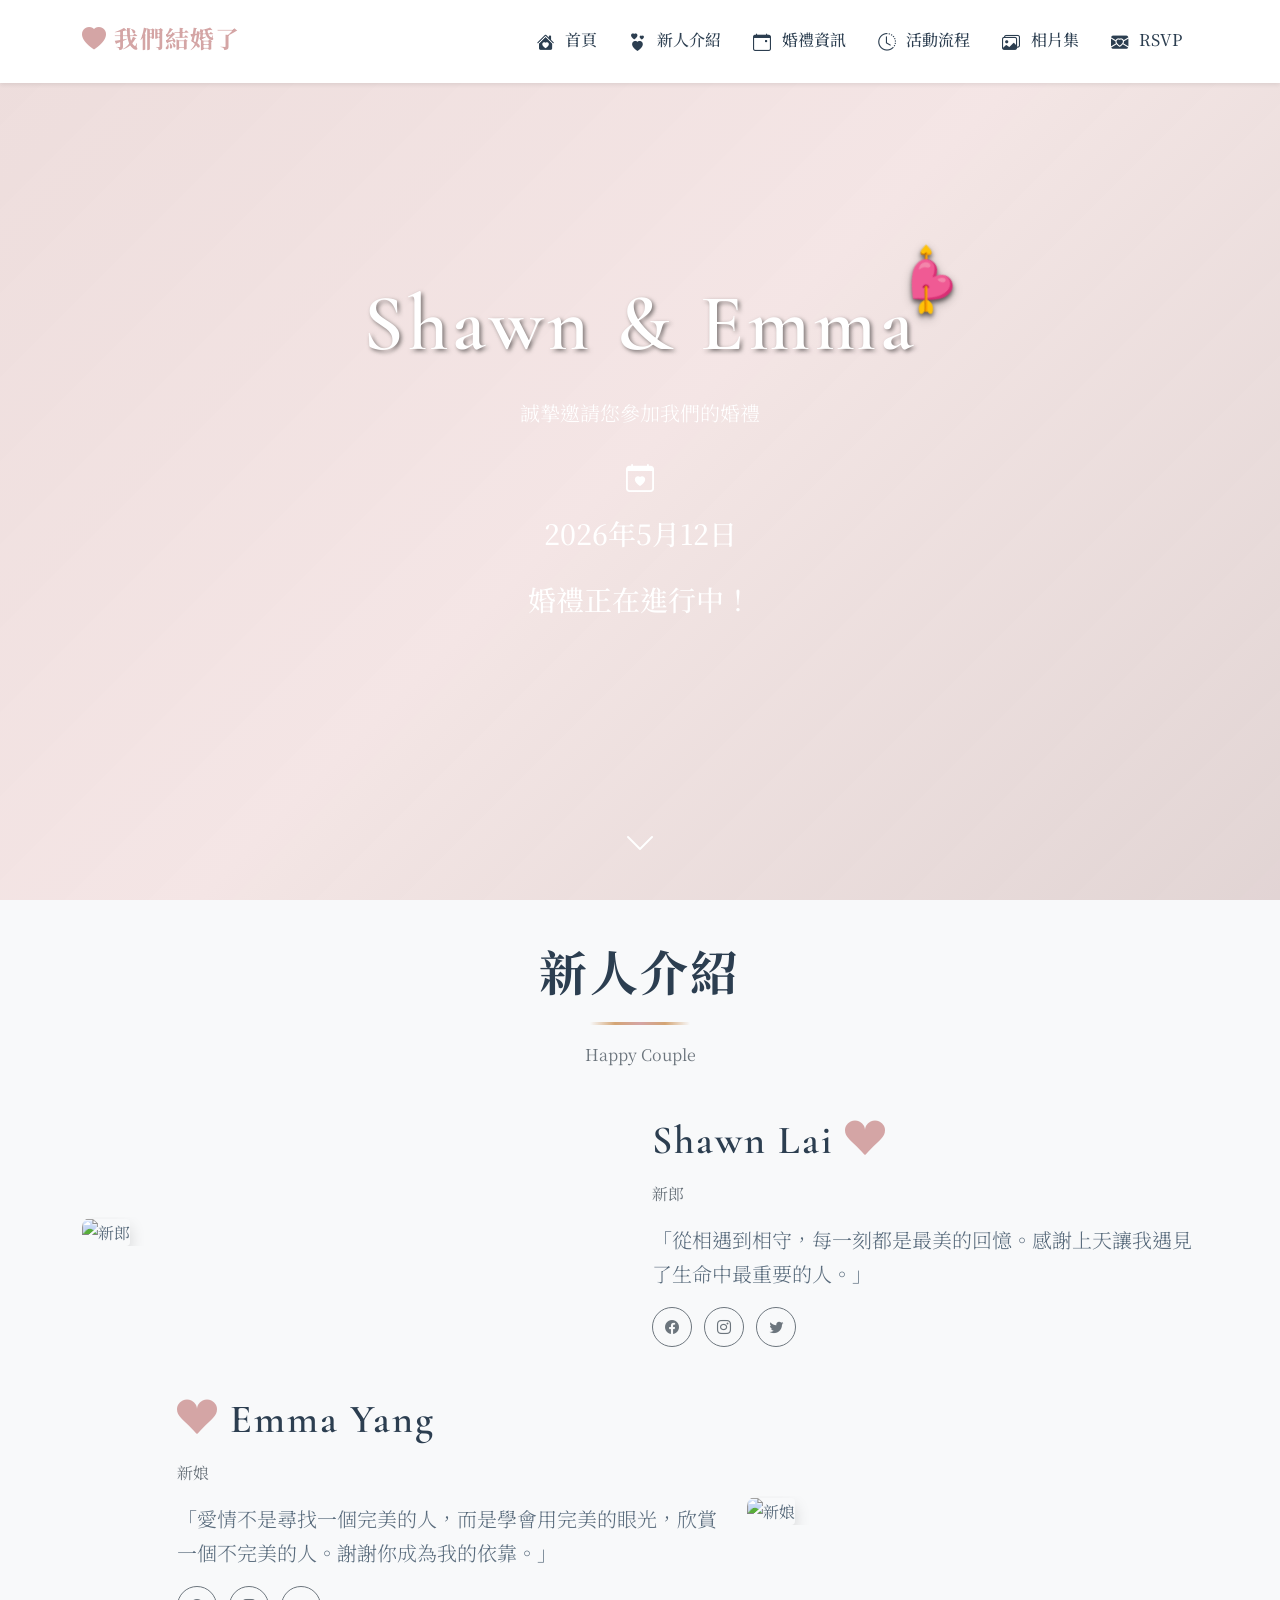
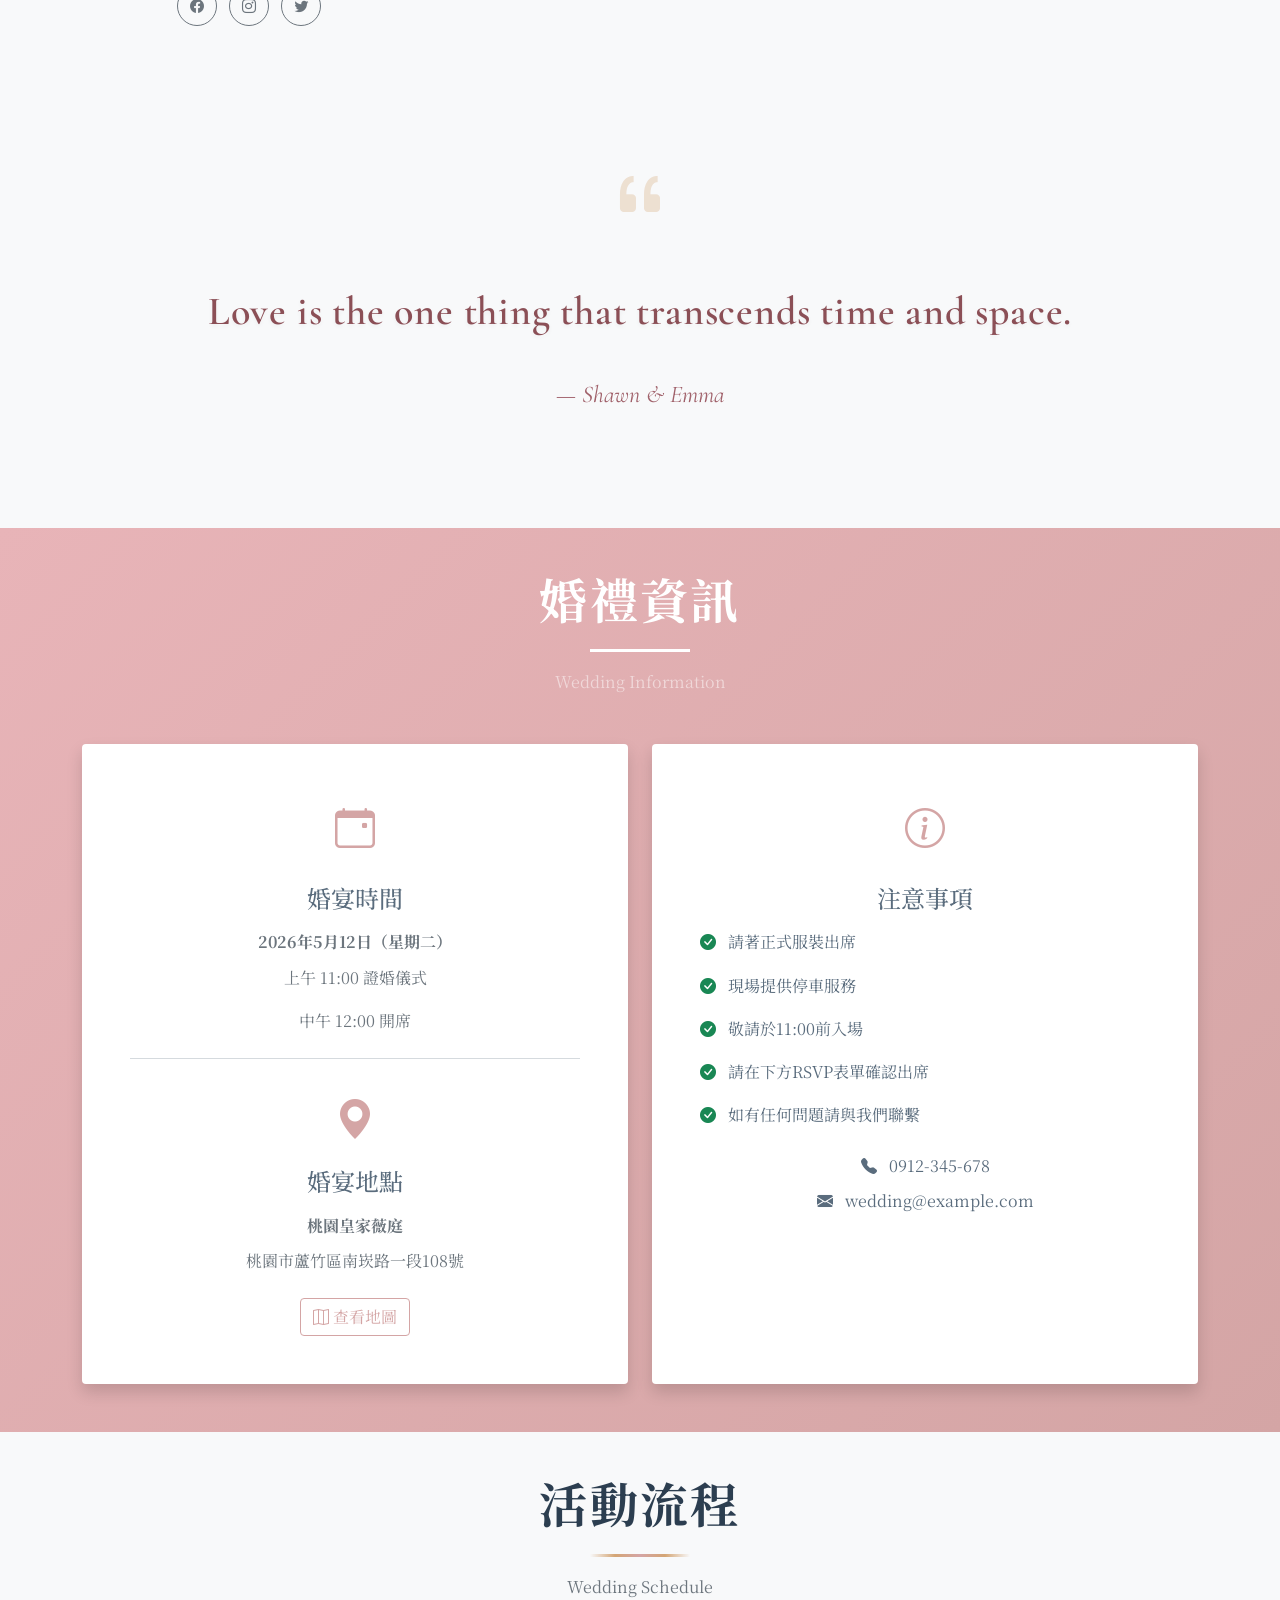
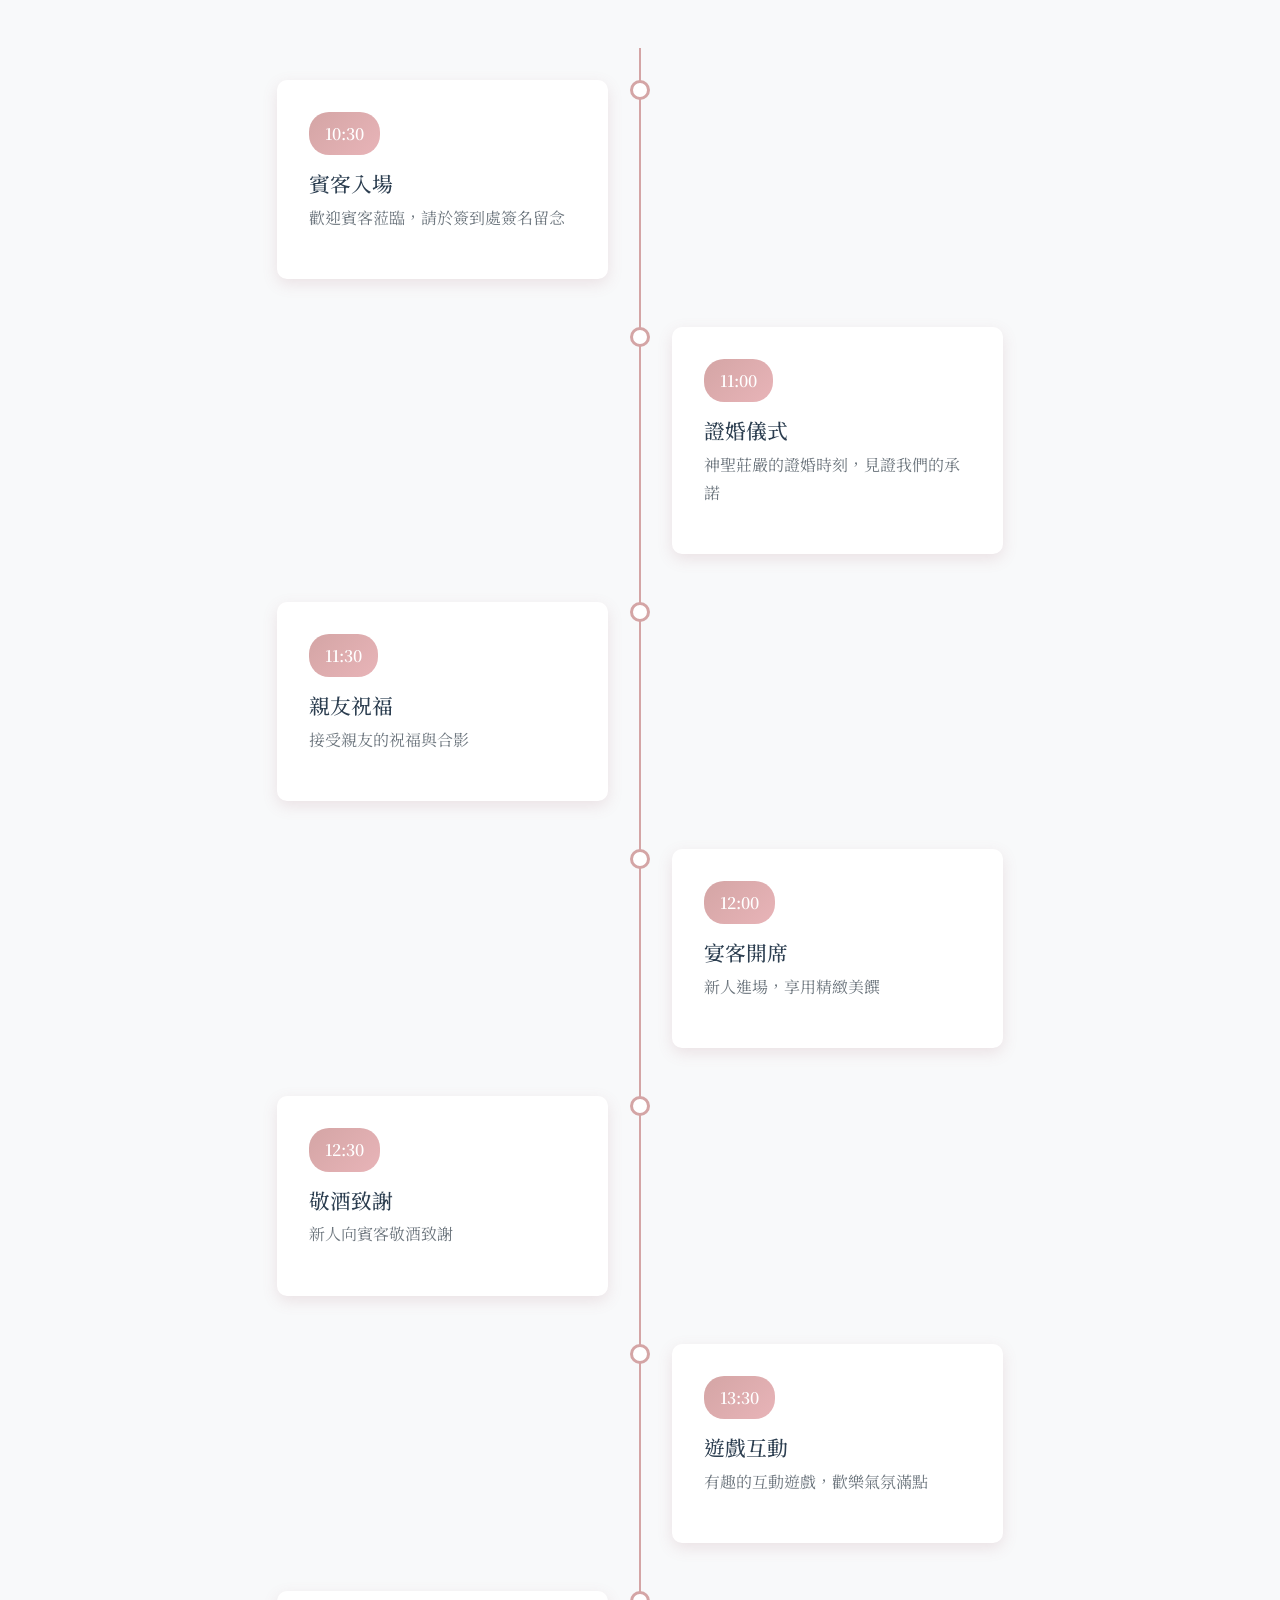
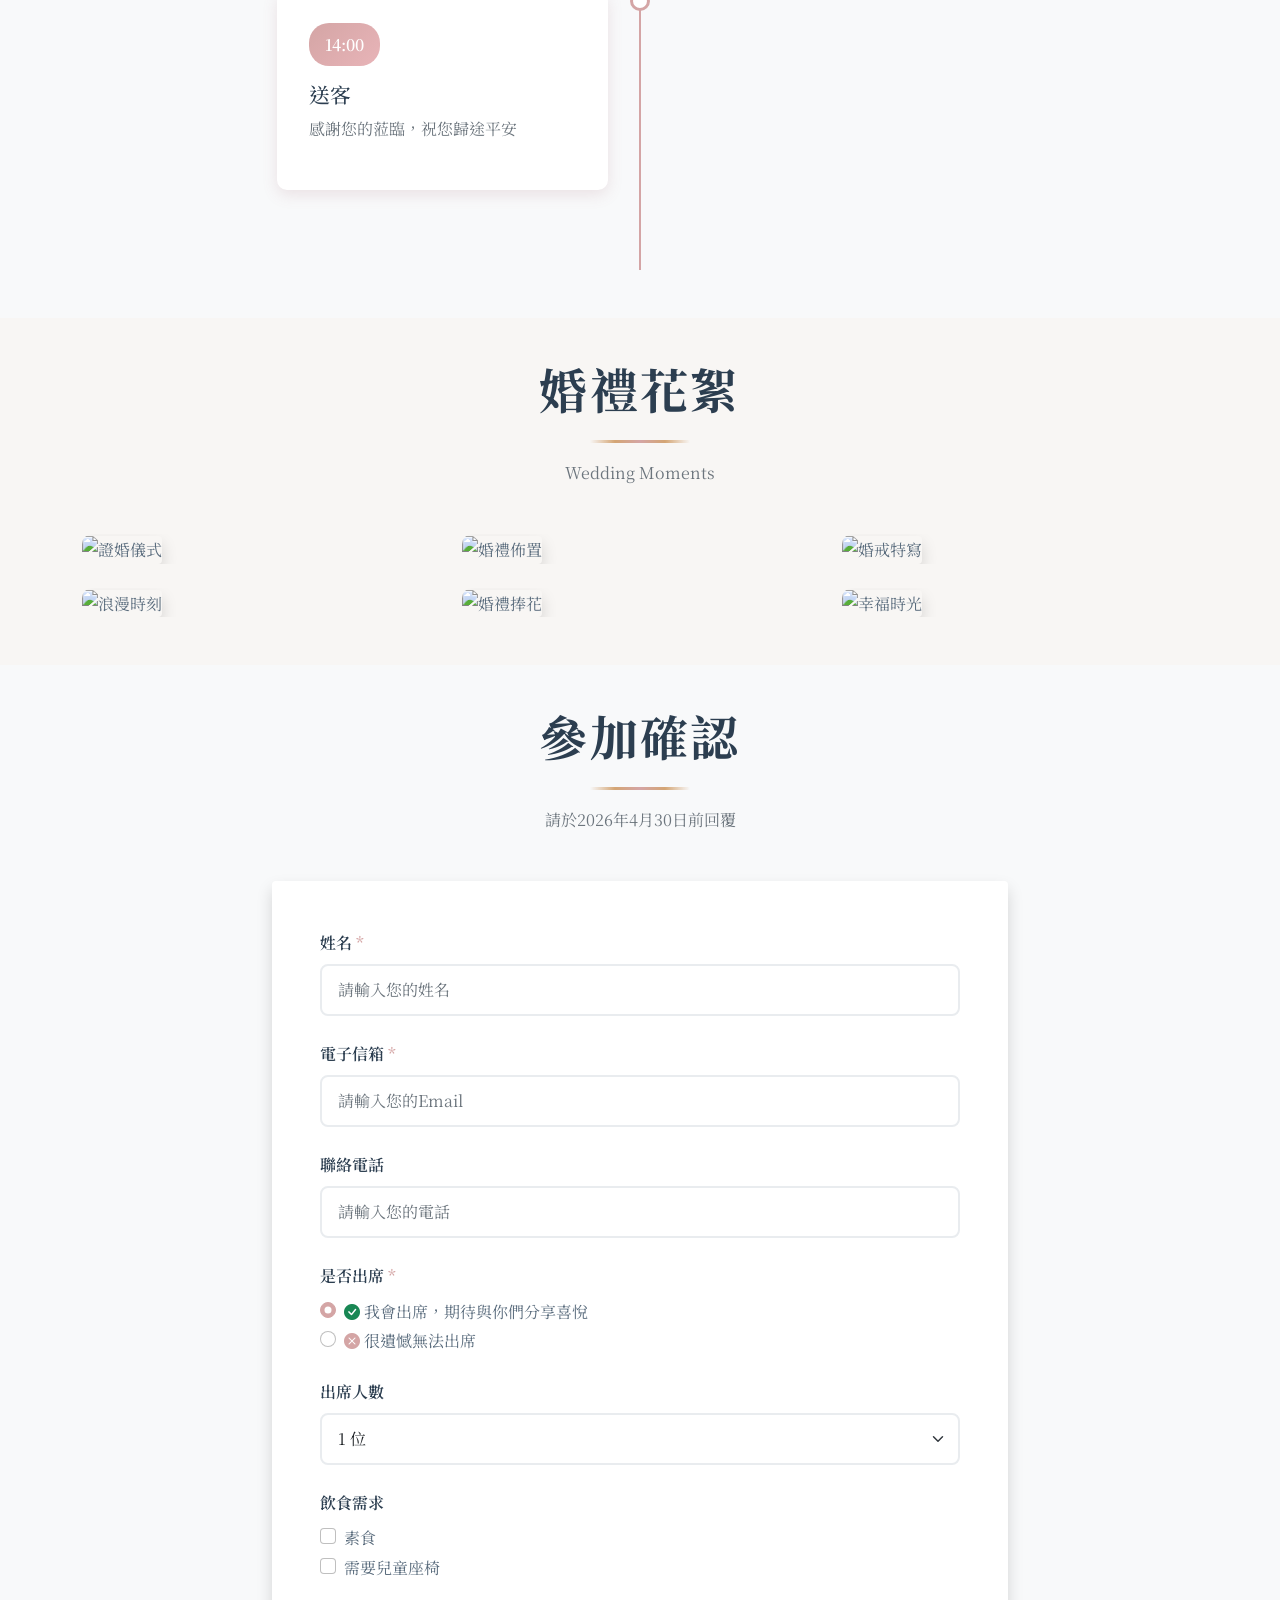
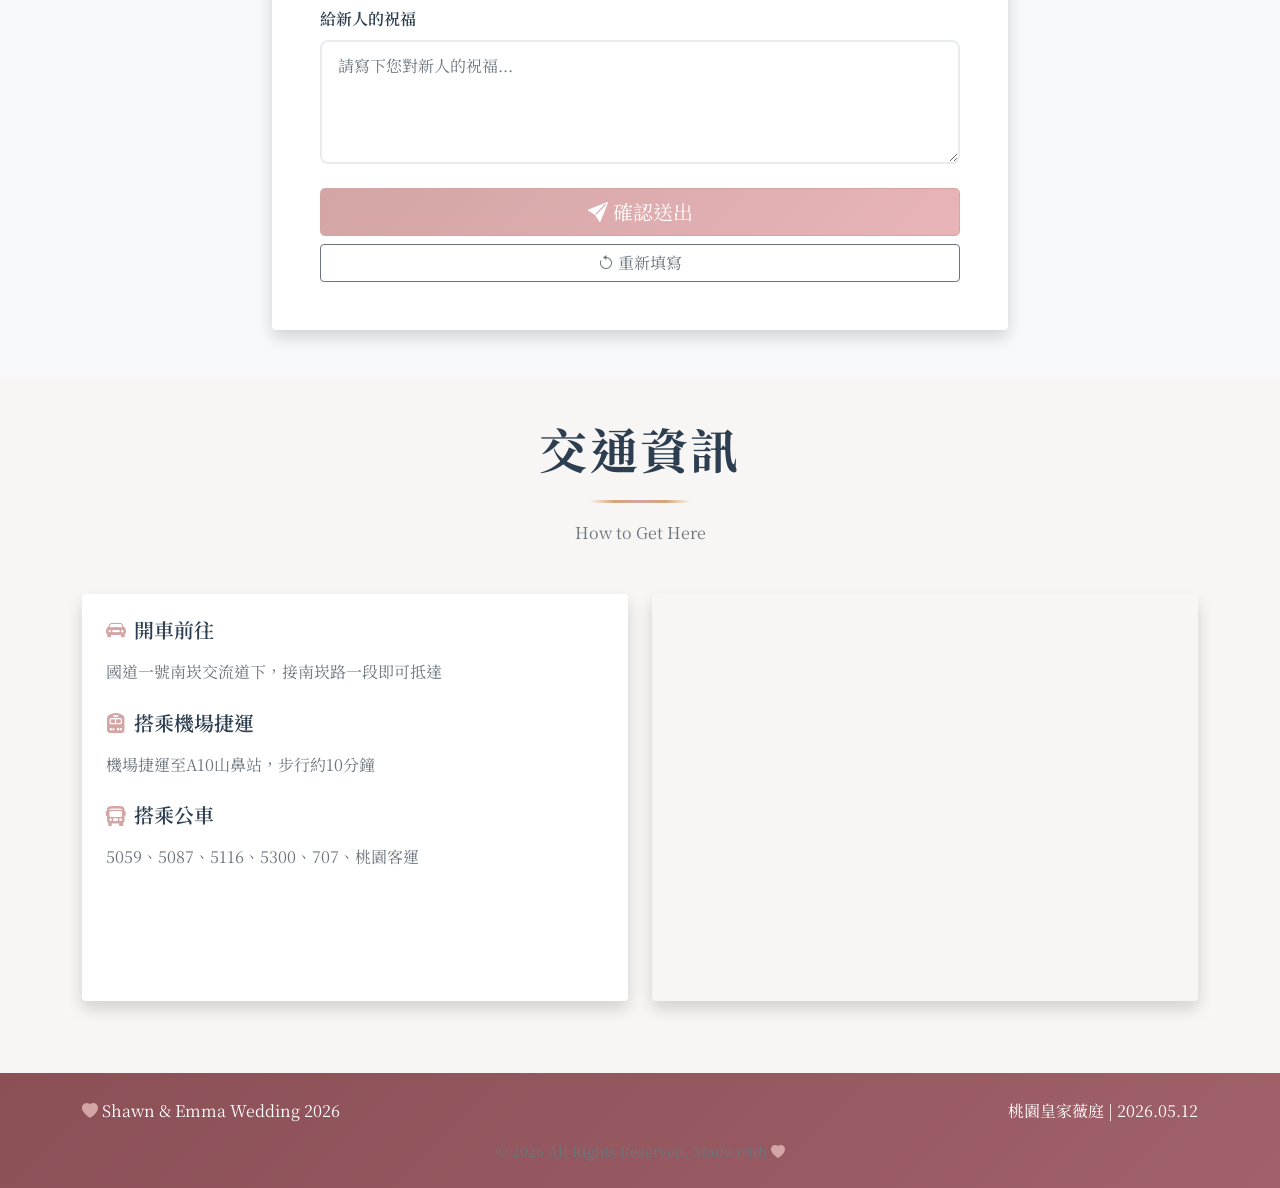
==== commit 4734cc73: "新增愛神之箭擊中標題的浪漫進場特效 - 愛神之箭從右上方飛入並擊中 Shawn & Emma 標題 - 箭擊中後插在文字右上角，帶有彈跳效果 - 5 顆愛心從標題中心飄散到四周 - 愛心帶有發光和旋轉" ====
--- a/index.html
+++ b/index.html
@@ -43,13 +43,34 @@
 
   <!-- 頁首橫幅 -->
   <header id="home" class="hero-section">
-    <!-- 背景影片 -->
-    <video autoplay muted loop playsinline class="hero-video">
-      <source src="https://cdn.coverr.co/videos/coverr-couple-embracing-at-sunset-7124/1080p.mp4" type="video/mp4">
-    </video>
+    <!-- 背景投影片輪播 -->
+    <div class="hero-slideshow">
+      <div class="hero-slide active" style="background-image: url('https://images.unsplash.com/photo-1519741497674-611481863552?w=1600&q=80');"></div>
+      <div class="hero-slide" style="background-image: url('https://images.unsplash.com/photo-1606800052052-a08af7148866?w=1600&q=80');"></div>
+      <div class="hero-slide" style="background-image: url('https://images.unsplash.com/photo-1511285560929-80b456fea0bc?w=1600&q=80');"></div>
+      <div class="hero-slide" style="background-image: url('https://images.unsplash.com/photo-1591604466107-ec97de577aff?w=1600&q=80');"></div>
+      <div class="hero-slide" style="background-image: url('https://images.unsplash.com/photo-1519225421980-715cb0215aed?w=1600&q=80');"></div>
+      <div class="hero-slide" style="background-image: url('https://images.unsplash.com/photo-1529636798458-92182e662485?w=1600&q=80');"></div>
+      <div class="hero-slide" style="background-image: url('https://images.unsplash.com/photo-1606216794074-735e91aa2c92?w=1600&q=80');"></div>
+      <div class="hero-slide" style="background-image: url('https://images.unsplash.com/photo-1465495976277-4387d4b0b4c6?w=1600&q=80');"></div>
+      <div class="hero-slide" style="background-image: url('https://images.unsplash.com/photo-1478146896981-b80fe463b330?w=1600&q=80');"></div>
+      <div class="hero-slide" style="background-image: url('https://images.unsplash.com/photo-1583939003579-730e3918a45a?w=1600&q=80');"></div>
+    </div>
     <div class="hero-overlay"></div>
     <div class="hero-content">
-      <h1 class="display-1 elegant-font text-white mb-4" data-aos="fade-up">Shawn & Emma</h1>
+      <div class="hero-title-wrapper">
+        <h1 class="display-1 elegant-font text-white mb-4">
+          Shawn & Emma
+          <span class="cupid-arrow">💘</span>
+        </h1>
+        <div class="love-hearts">
+          <span class="heart heart-1">❤️</span>
+          <span class="heart heart-2">💕</span>
+          <span class="heart heart-3">💗</span>
+          <span class="heart heart-4">❤️</span>
+          <span class="heart heart-5">💕</span>
+        </div>
+      </div>
       <p class="lead text-white mb-4" data-aos="fade-up" data-aos-delay="200">誠摯邀請您參加我們的婚禮</p>
       <div class="wedding-date text-white mb-4" data-aos="fade-up" data-aos-delay="400">
         <i class="bi bi-calendar-heart fs-3"></i>
--- a/style.css
+++ b/style.css
@@ -113,39 +113,174 @@
   overflow: hidden;
 }
 
-.hero-video {
-  position: absolute;
-  top: 50%;
-  left: 50%;
-  min-width: 100%;
-  min-height: 100%;
-  width: auto;
-  height: auto;
-  transform: translateX(-50%) translateY(-50%);
-  z-index: 0;
-  object-fit: cover;
-}
-
-.hero-overlay {
+.hero-slideshow {
   position: absolute;
   top: 0;
   left: 0;
   width: 100%;
   height: 100%;
-  background: linear-gradient(135deg, rgba(212, 165, 165, 0.4) 0%, rgba(232, 180, 184, 0.35) 50%, rgba(139, 79, 86, 0.3) 100%);
+  z-index: 0;
+}
+
+.hero-slide {
+  position: absolute;
+  top: 0;
+  left: 0;
+  width: 100%;
+  height: 100%;
+  background-size: cover;
+  background-position: center;
+  background-repeat: no-repeat;
+  opacity: 0;
+  transition: opacity 2s ease-in-out;
+  will-change: opacity;
+}
+
+.hero-slide.active {
+  opacity: 1;
+}
+
+.hero-overlay {
+  position: absolute;
+  top: 0;
+  left: 0;
+  width: 100%;
+  height: 100%;
+  background: linear-gradient(135deg, rgba(212, 165, 165, 0.3) 0%, rgba(232, 180, 184, 0.25) 50%, rgba(139, 79, 86, 0.2) 100%);
   z-index: 1;
+  pointer-events: none;
 }
 
 .hero-content {
   position: relative;
   z-index: 2;
   padding: 2rem;
+}
+
+.hero-title-wrapper {
+  position: relative;
+  display: inline-block;
 }
 
 .hero-content h1 {
   font-size: 5rem;
   text-shadow: 2px 2px 4px rgba(0, 0, 0, 0.5);
   animation: fadeInDown 1s ease-out;
+  position: relative;
+  display: inline-block;
+}
+
+/* 愛神之箭特效 */
+.cupid-arrow {
+  position: absolute;
+  font-size: 3rem;
+  top: -20px;
+  right: -40px;
+  transform: rotate(45deg);
+  animation: arrowStrike 2s ease-out forwards;
+  filter: drop-shadow(2px 2px 4px rgba(0, 0, 0, 0.3));
+}
+
+/* 箭飛入並擊中的動畫 */
+@keyframes arrowStrike {
+  0% {
+    transform: translateX(300px) translateY(-200px) rotate(45deg) scale(0.5);
+    opacity: 0;
+  }
+  50% {
+    opacity: 1;
+  }
+  70% {
+    transform: translateX(0) translateY(0) rotate(45deg) scale(1.3);
+  }
+  85% {
+    transform: translateX(0) translateY(0) rotate(40deg) scale(0.9);
+  }
+  100% {
+    transform: translateX(0) translateY(0) rotate(45deg) scale(1);
+    opacity: 1;
+  }
+}
+
+/* 愛心飄散容器 */
+.love-hearts {
+  position: absolute;
+  top: 50%;
+  left: 50%;
+  transform: translate(-50%, -50%);
+  width: 100%;
+  height: 100%;
+  pointer-events: none;
+}
+
+/* 愛心基本樣式 */
+.heart {
+  position: absolute;
+  font-size: 2rem;
+  opacity: 0;
+  animation: heartFloat 3s ease-out forwards;
+  filter: drop-shadow(0 0 10px rgba(255, 192, 203, 0.5));
+}
+
+/* 愛心飄散動畫 */
+@keyframes heartFloat {
+  0% {
+    opacity: 0;
+    transform: translate(0, 0) scale(0.3);
+  }
+  30% {
+    opacity: 1;
+  }
+  100% {
+    opacity: 0;
+    transform: translate(var(--tx), var(--ty)) scale(1.2) rotate(var(--rotation));
+  }
+}
+
+/* 每顆愛心不同的位置和時間 */
+.heart-1 {
+  left: 50%;
+  top: 50%;
+  --tx: -80px;
+  --ty: -100px;
+  --rotation: -20deg;
+  animation-delay: 1.5s;
+}
+
+.heart-2 {
+  left: 50%;
+  top: 50%;
+  --tx: 90px;
+  --ty: -90px;
+  --rotation: 25deg;
+  animation-delay: 1.7s;
+}
+
+.heart-3 {
+  left: 50%;
+  top: 50%;
+  --tx: -60px;
+  --ty: 80px;
+  --rotation: -35deg;
+  animation-delay: 1.9s;
+}
+
+.heart-4 {
+  left: 50%;
+  top: 50%;
+  --tx: 70px;
+  --ty: 90px;
+  --rotation: 30deg;
+  animation-delay: 2.1s;
+}
+
+.heart-5 {
+  left: 50%;
+  top: 50%;
+  --tx: 0px;
+  --ty: -120px;
+  --rotation: 0deg;
+  animation-delay: 2.3s;
 }
 
 .wedding-date {
@@ -155,9 +290,13 @@
 /* 倒數計時器 */
 .countdown {
   display: flex;
+  flex-wrap: wrap;
   justify-content: center;
-  gap: 2rem;
+  gap: 1.5rem;
   margin-top: 2rem;
+  max-width: 600px;
+  margin-left: auto;
+  margin-right: auto;
 }
 
 .countdown-item {
@@ -169,12 +308,15 @@
   padding: 1.5rem 2rem;
   border-radius: 10px;
   border: 2px solid rgba(232, 180, 184, 0.3);
+  min-width: 100px;
+  flex: 0 1 auto;
 }
 
 .countdown-number {
   font-size: 3rem;
   font-weight: 700;
   font-family: 'Playfair Display', serif;
+  line-height: 1;
 }
 
 .countdown-label {
@@ -358,6 +500,7 @@
   overflow: visible;
 }
 
+/* 中央時間線 */
 .timeline::before {
   content: '';
   position: absolute;
@@ -580,14 +723,20 @@
 
   .countdown {
     gap: 1rem;
+    max-width: 500px;
   }
 
   .countdown-item {
     padding: 1rem 1.5rem;
+    min-width: 90px;
   }
 
   .countdown-number {
-    font-size: 2rem;
+    font-size: 2.5rem;
+  }
+
+  .countdown-label {
+    font-size: 0.9rem;
   }
 
   .timeline::before {
@@ -619,22 +768,34 @@
     font-size: 2.5rem;
   }
 
+  /* 調整愛神之箭大小 */
+  .cupid-arrow {
+    font-size: 2rem;
+    top: -15px;
+    right: -25px;
+  }
+
+  /* 調整愛心大小 */
+  .heart {
+    font-size: 1.5rem;
+  }
+
   .section-title {
     font-size: 2rem;
   }
 
   .countdown {
-    flex-wrap: wrap;
-    gap: 0.5rem;
+    gap: 0.75rem;
+    max-width: 400px;
   }
 
   .countdown-item {
-    padding: 0.75rem 1rem;
-    flex: 1 1 40%;
+    padding: 0.75rem 1.25rem;
+    min-width: 80px;
   }
 
   .countdown-number {
-    font-size: 1.5rem;
+    font-size: 2rem;
   }
 
   .countdown-label {
@@ -678,16 +839,41 @@
     font-size: 2rem;
   }
 
+  /* 小手機調整愛神之箭 */
+  .cupid-arrow {
+    font-size: 1.5rem;
+    top: -10px;
+    right: -20px;
+  }
+
+  /* 小手機調整愛心 */
+  .heart {
+    font-size: 1.2rem;
+  }
+
   .wedding-date h3 {
     font-size: 1.25rem;
   }
 
+  .countdown {
+    gap: 0.5rem;
+    max-width: 100%;
+    padding: 0 1rem;
+  }
+
   .countdown-item {
-    padding: 0.5rem 0.75rem;
+    padding: 0.5rem 1rem;
+    min-width: 70px;
+    flex: 1 1 calc(50% - 0.5rem);
+    max-width: calc(50% - 0.5rem);
   }
 
   .countdown-number {
-    font-size: 1.25rem;
+    font-size: 1.75rem;
+  }
+
+  .countdown-label {
+    font-size: 0.75rem;
   }
 
   .timeline-content {
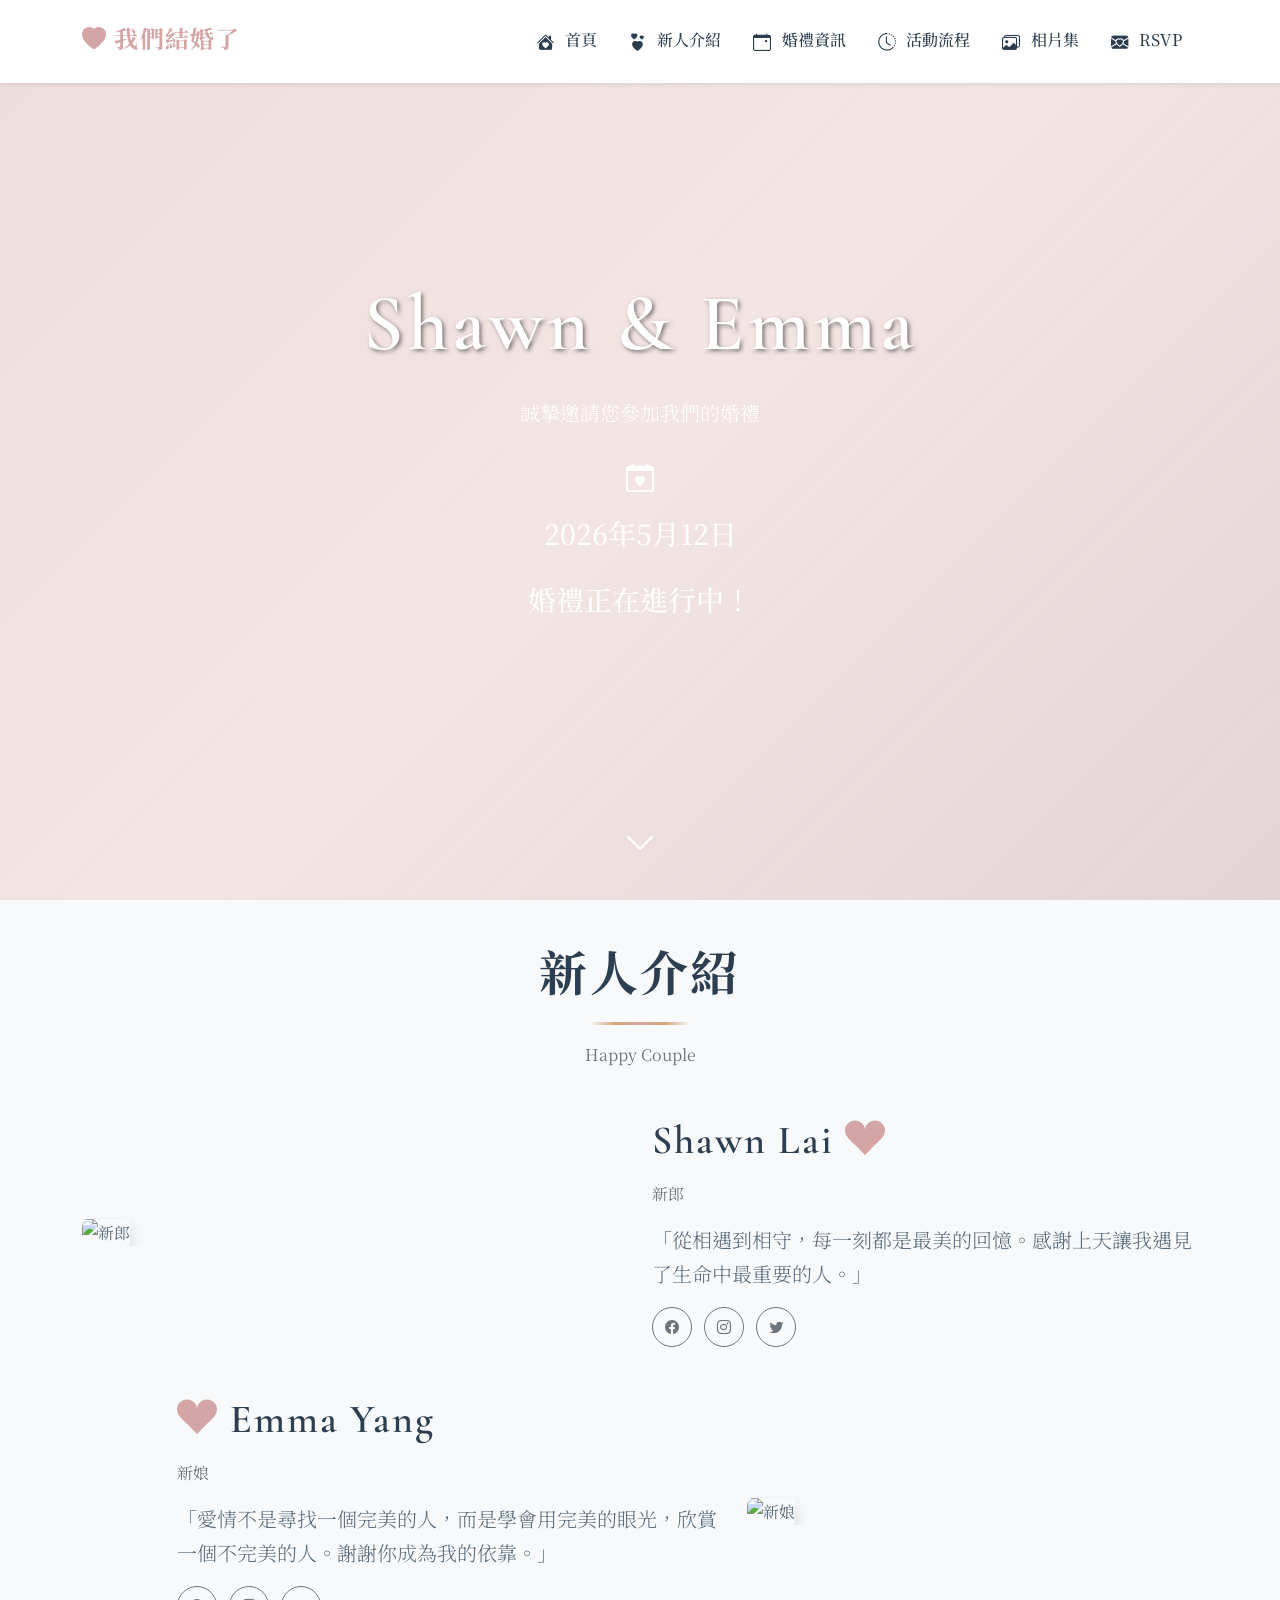
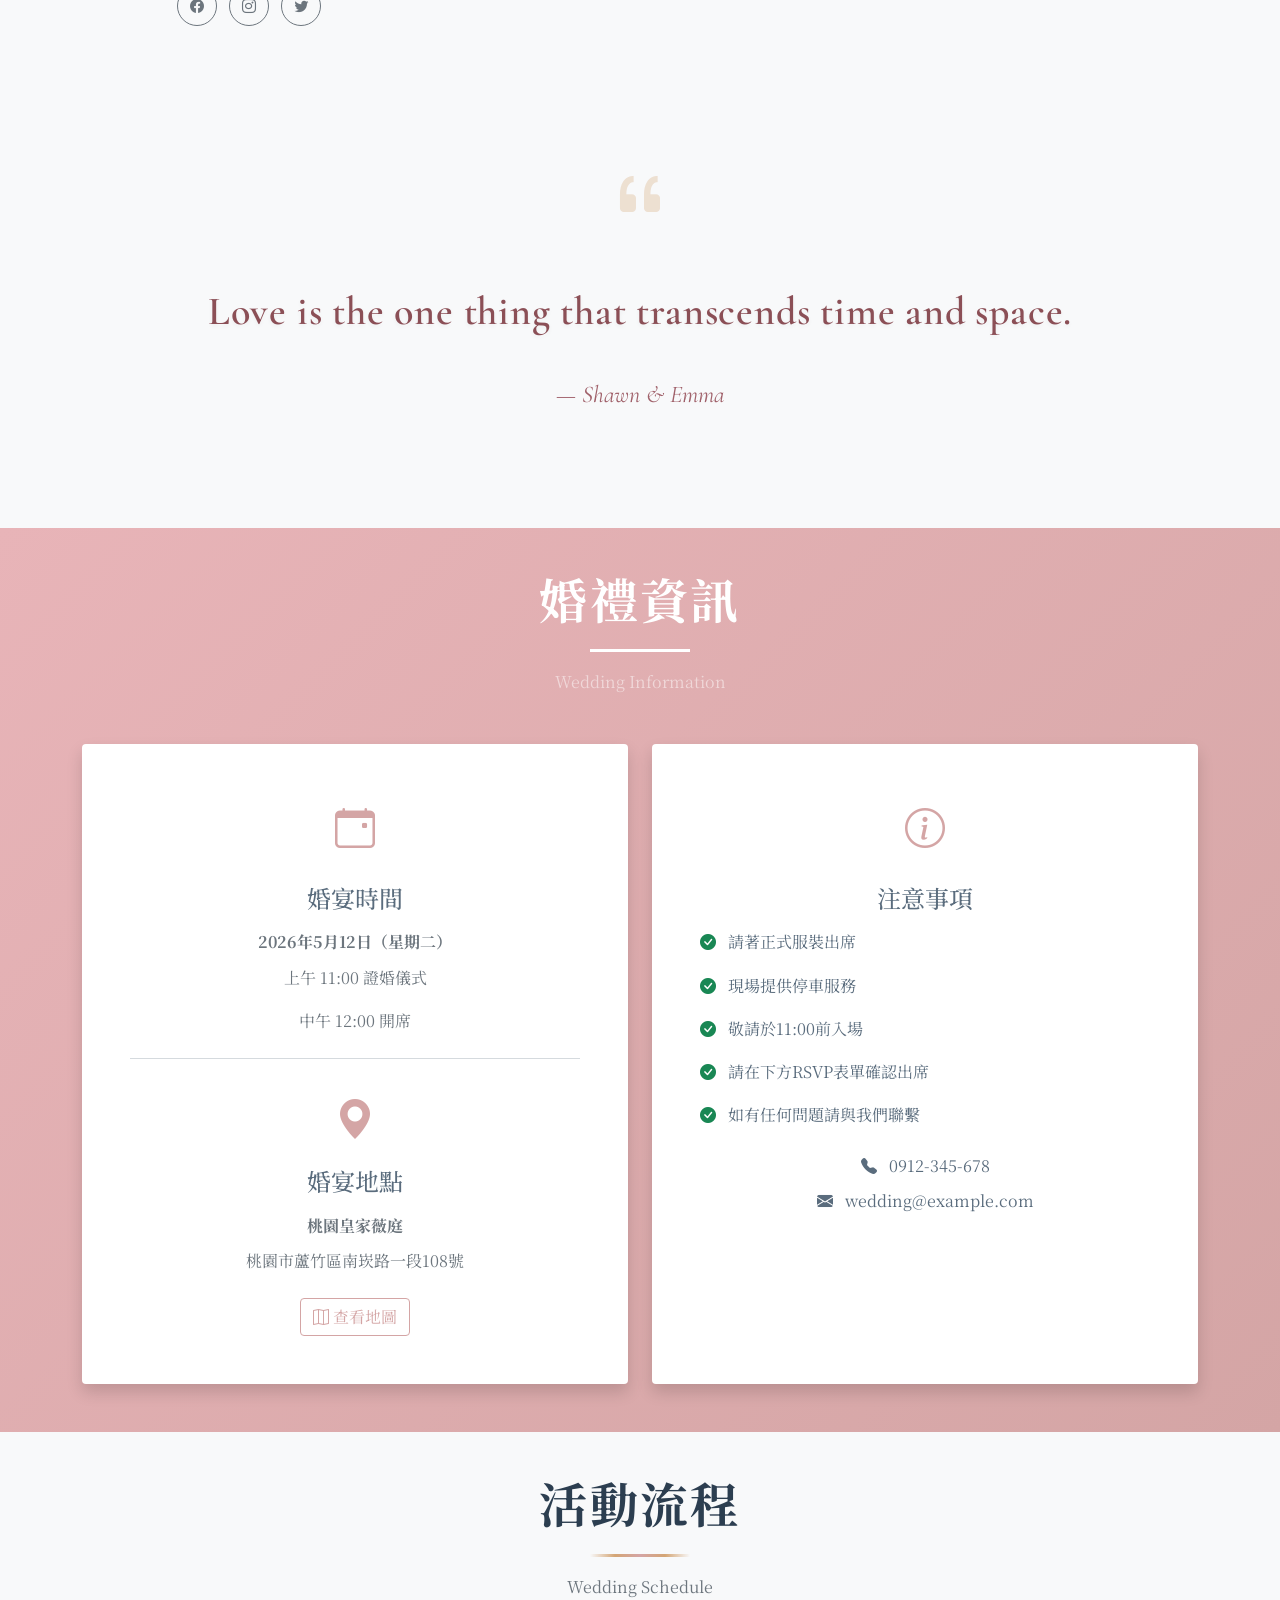
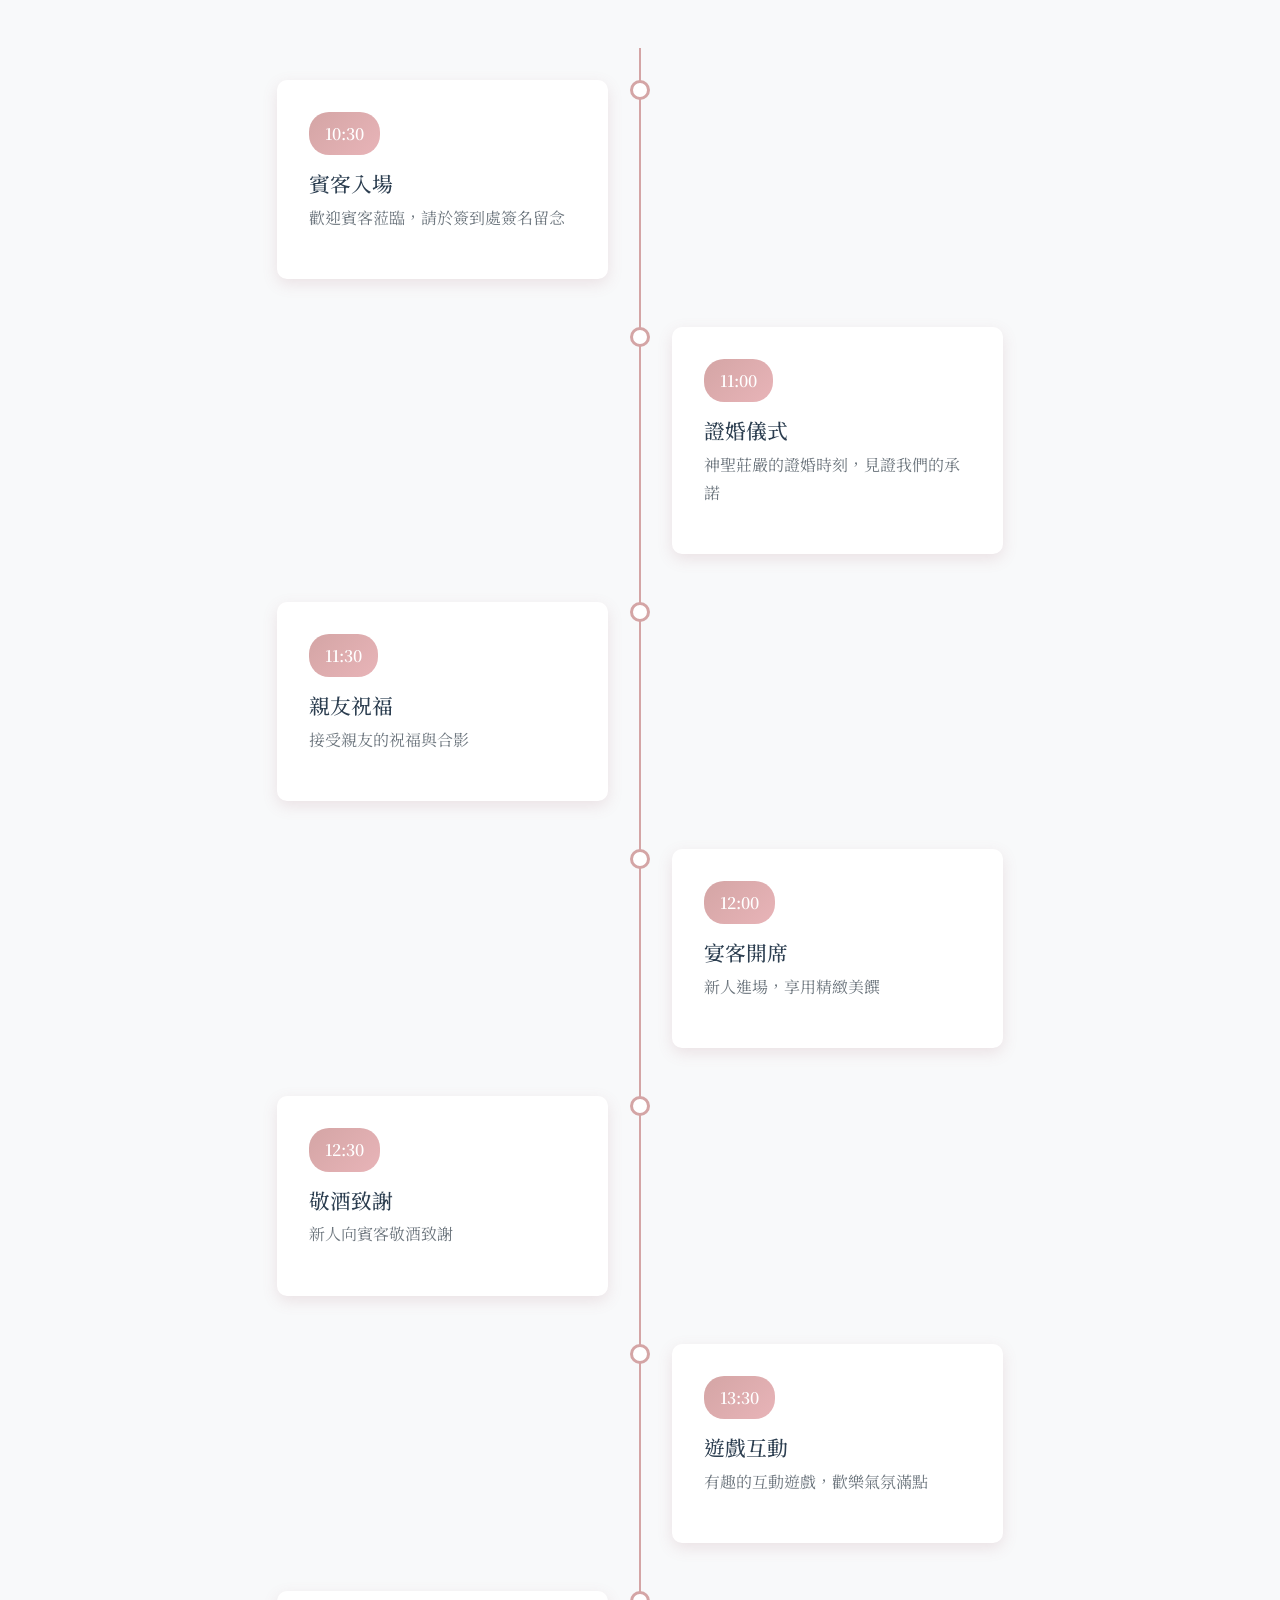
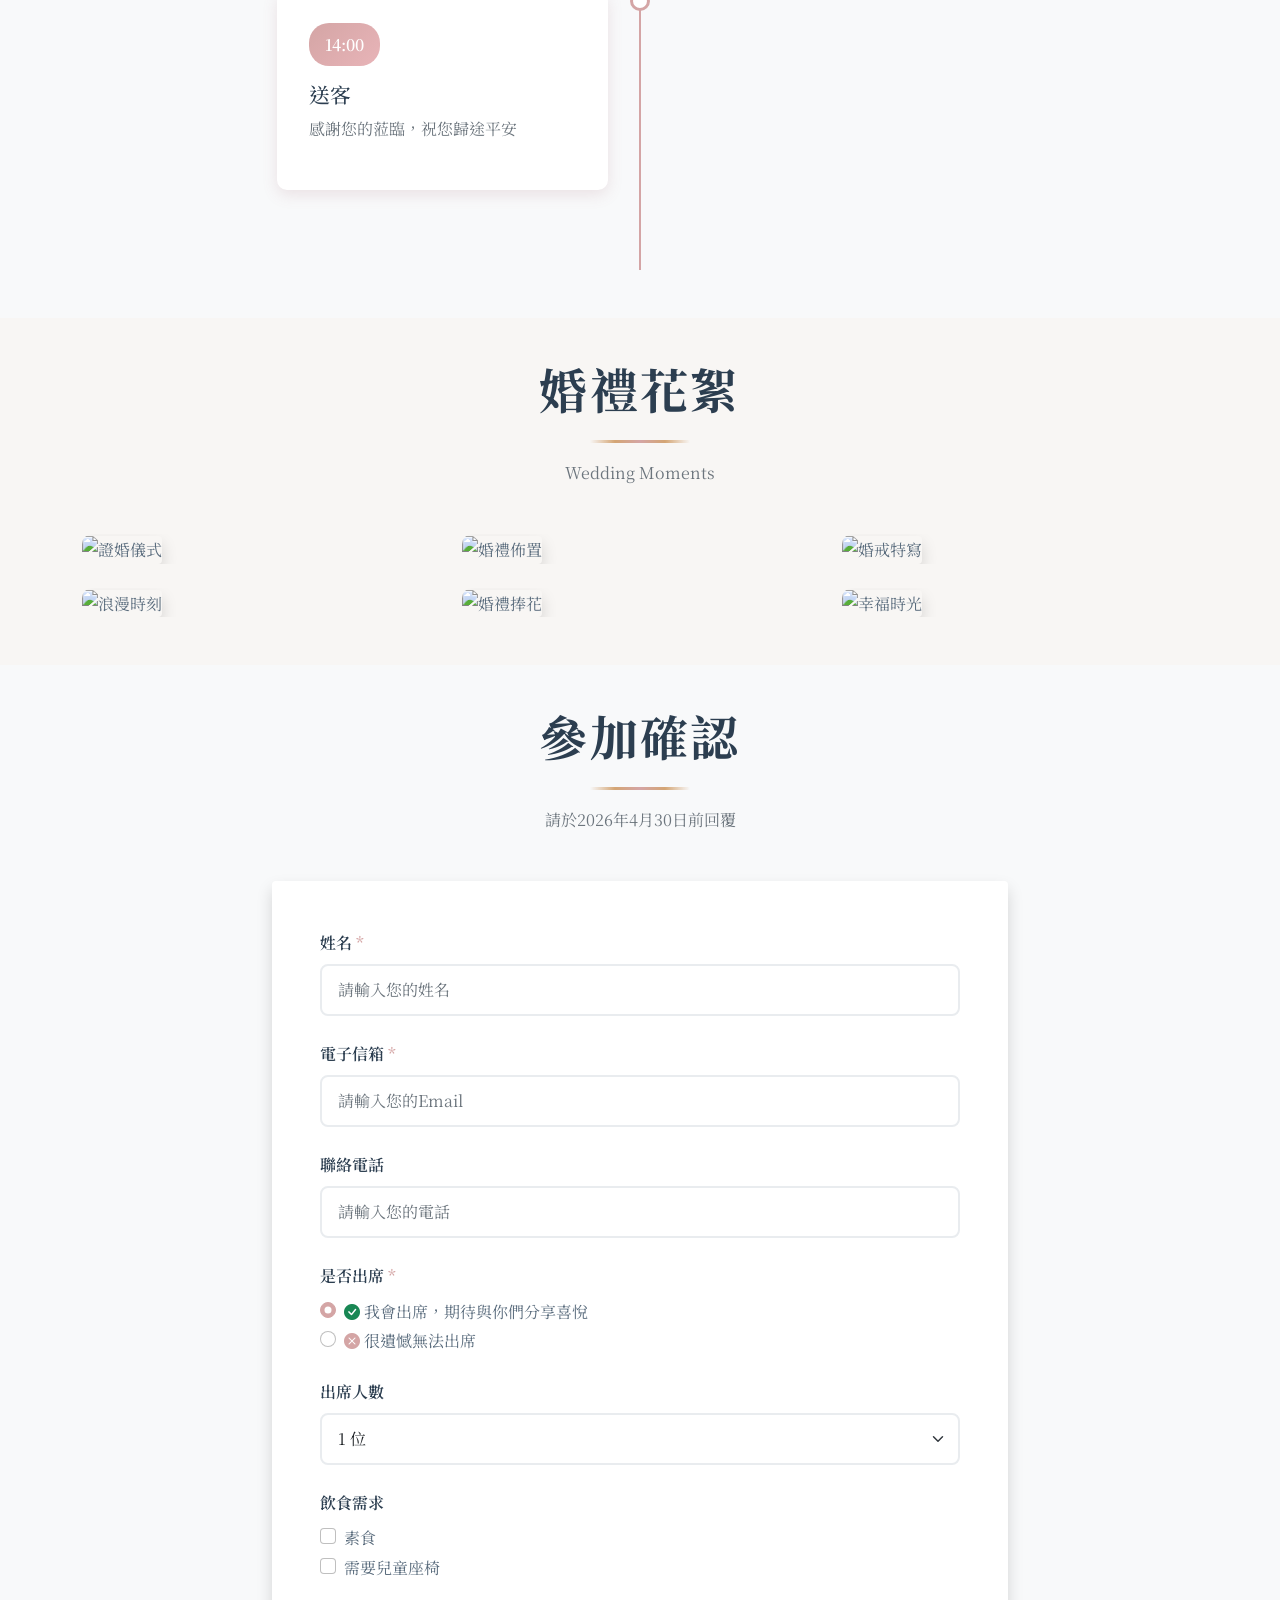
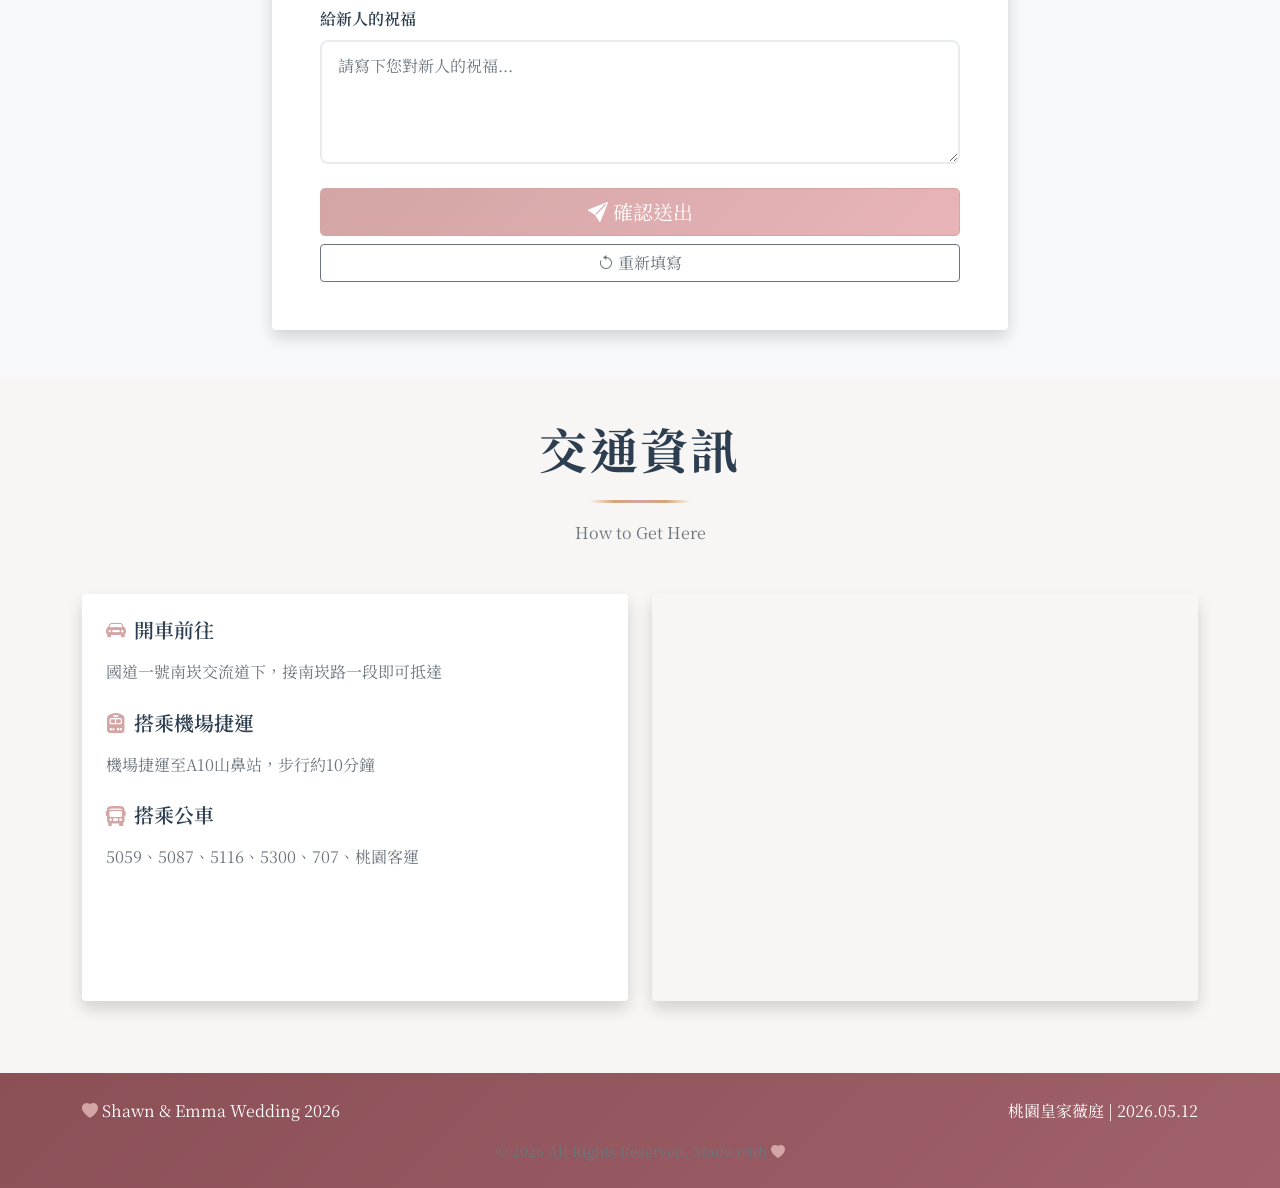
==== commit 23151d1d: "移除愛神之箭效果，保留愛心飄散 - 移除 cupid-arrow emoji 元素 - 移除箭飛入擊中的動畫效果 - 移除響應式設計中的箭相關樣式 - 保留 5 顆愛心飄散的浪漫效果" ====
--- a/index.html
+++ b/index.html
@@ -61,7 +61,6 @@
       <div class="hero-title-wrapper">
         <h1 class="display-1 elegant-font text-white mb-4">
           Shawn & Emma
-          <span class="cupid-arrow">💘</span>
         </h1>
         <div class="love-hearts">
           <span class="heart heart-1">❤️</span>
--- a/style.css
+++ b/style.css
@@ -170,38 +170,6 @@
   display: inline-block;
 }
 
-/* 愛神之箭特效 */
-.cupid-arrow {
-  position: absolute;
-  font-size: 3rem;
-  top: -20px;
-  right: -40px;
-  transform: rotate(45deg);
-  animation: arrowStrike 2s ease-out forwards;
-  filter: drop-shadow(2px 2px 4px rgba(0, 0, 0, 0.3));
-}
-
-/* 箭飛入並擊中的動畫 */
-@keyframes arrowStrike {
-  0% {
-    transform: translateX(300px) translateY(-200px) rotate(45deg) scale(0.5);
-    opacity: 0;
-  }
-  50% {
-    opacity: 1;
-  }
-  70% {
-    transform: translateX(0) translateY(0) rotate(45deg) scale(1.3);
-  }
-  85% {
-    transform: translateX(0) translateY(0) rotate(40deg) scale(0.9);
-  }
-  100% {
-    transform: translateX(0) translateY(0) rotate(45deg) scale(1);
-    opacity: 1;
-  }
-}
-
 /* 愛心飄散容器 */
 .love-hearts {
   position: absolute;
@@ -768,13 +736,6 @@
     font-size: 2.5rem;
   }
 
-  /* 調整愛神之箭大小 */
-  .cupid-arrow {
-    font-size: 2rem;
-    top: -15px;
-    right: -25px;
-  }
-
   /* 調整愛心大小 */
   .heart {
     font-size: 1.5rem;
@@ -839,13 +800,6 @@
     font-size: 2rem;
   }
 
-  /* 小手機調整愛神之箭 */
-  .cupid-arrow {
-    font-size: 1.5rem;
-    top: -10px;
-    right: -20px;
-  }
-
   /* 小手機調整愛心 */
   .heart {
     font-size: 1.2rem;
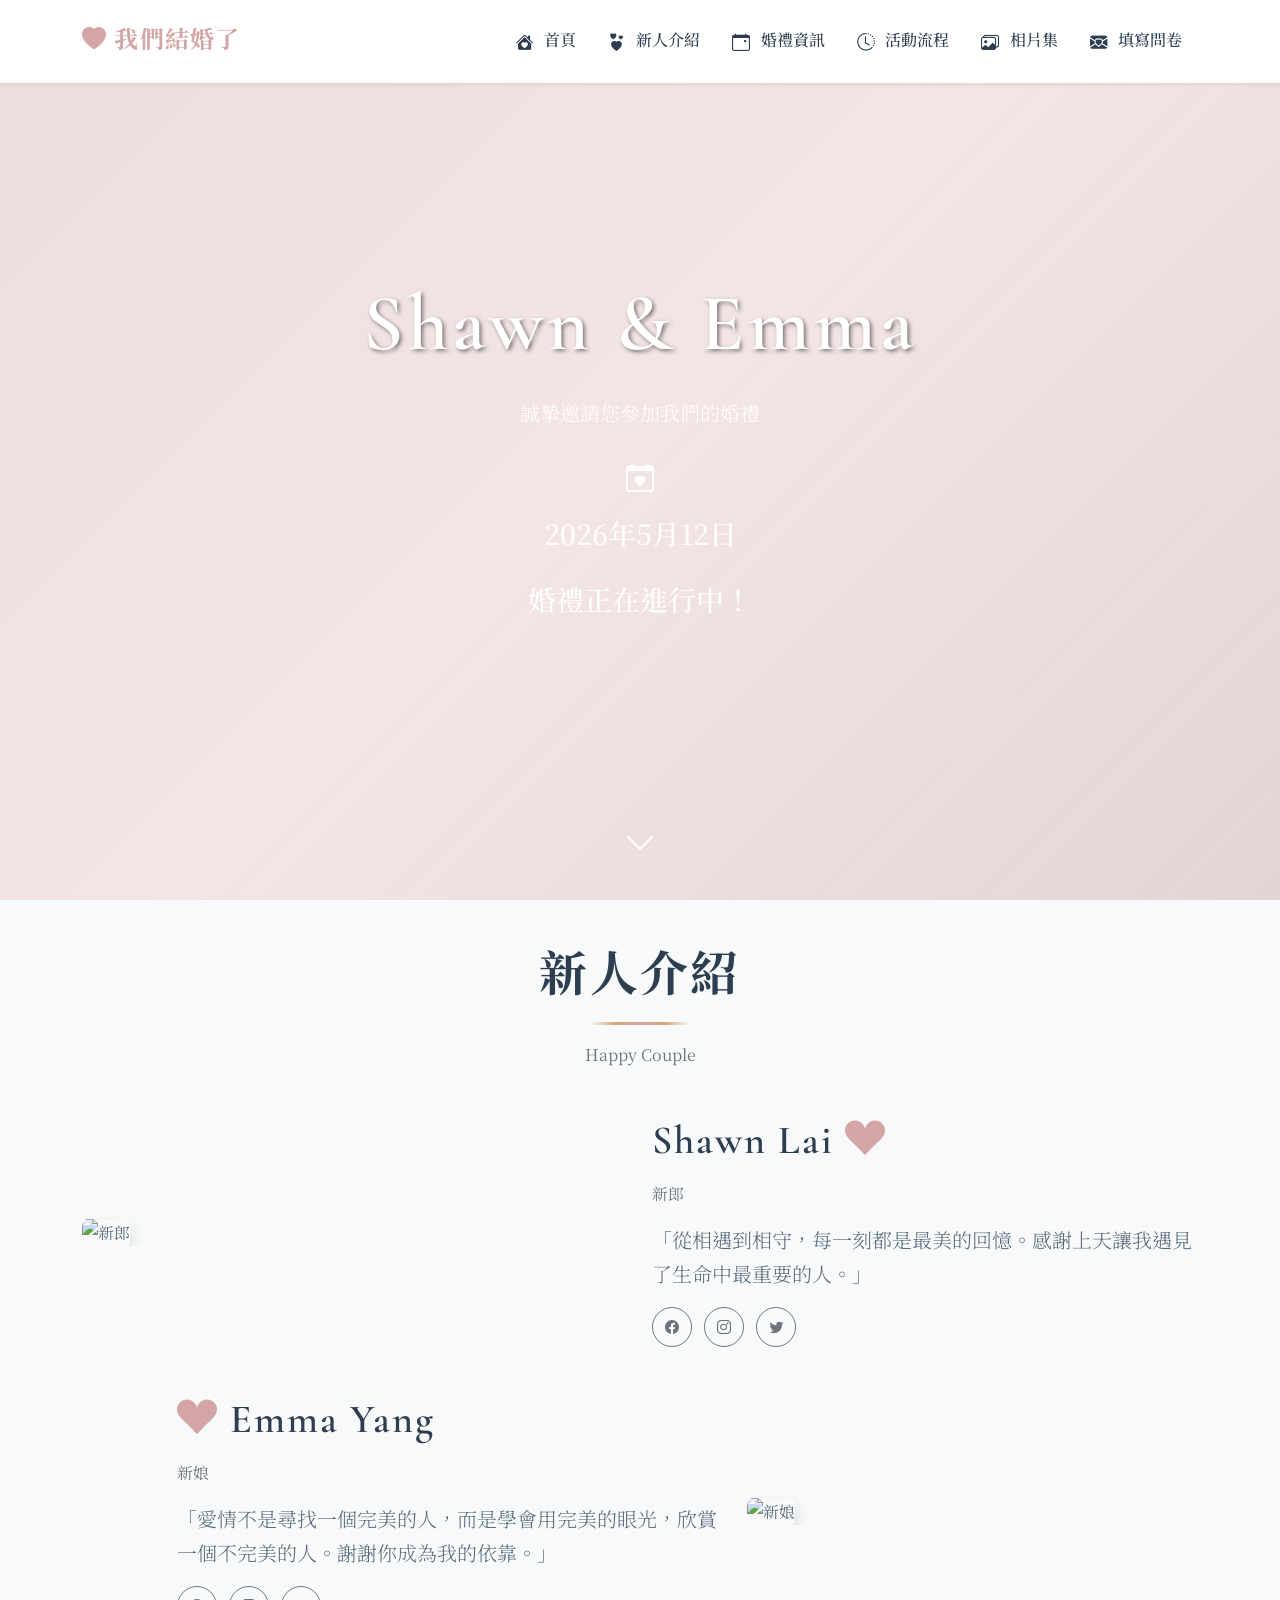
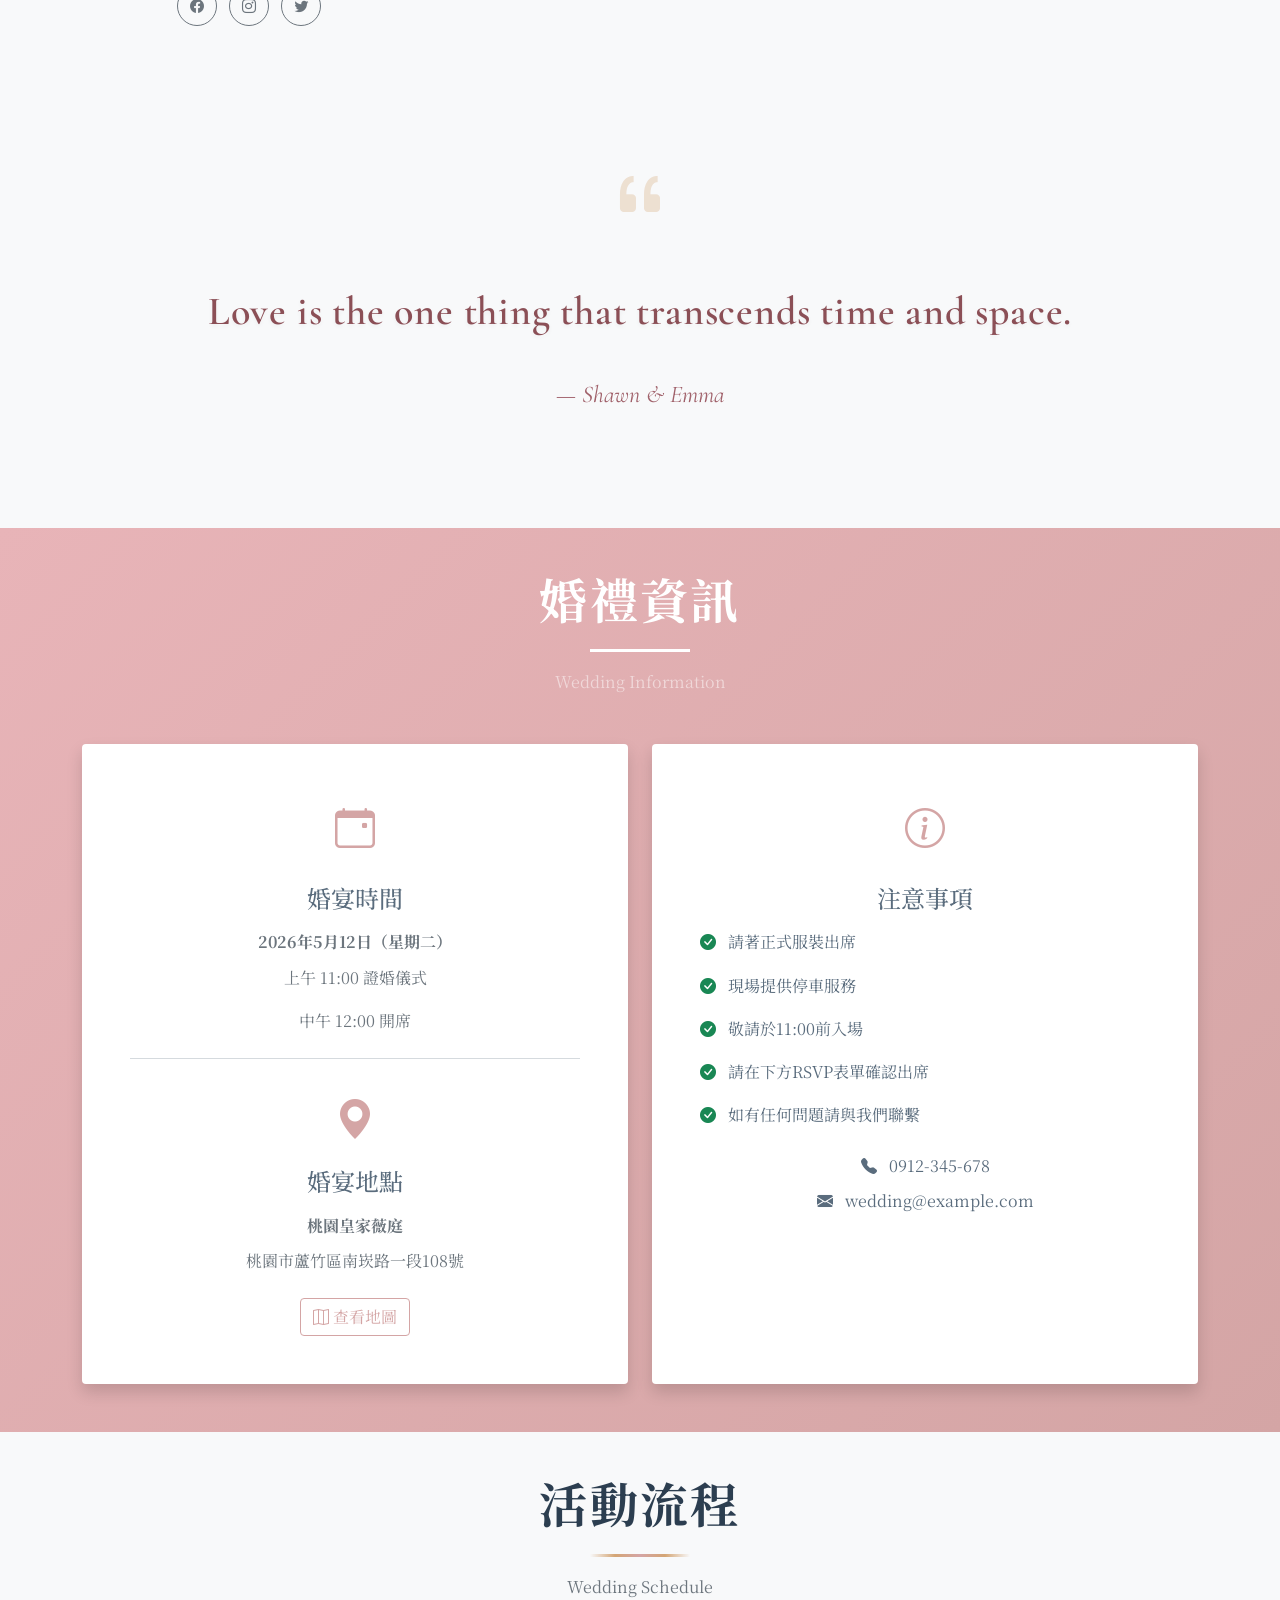
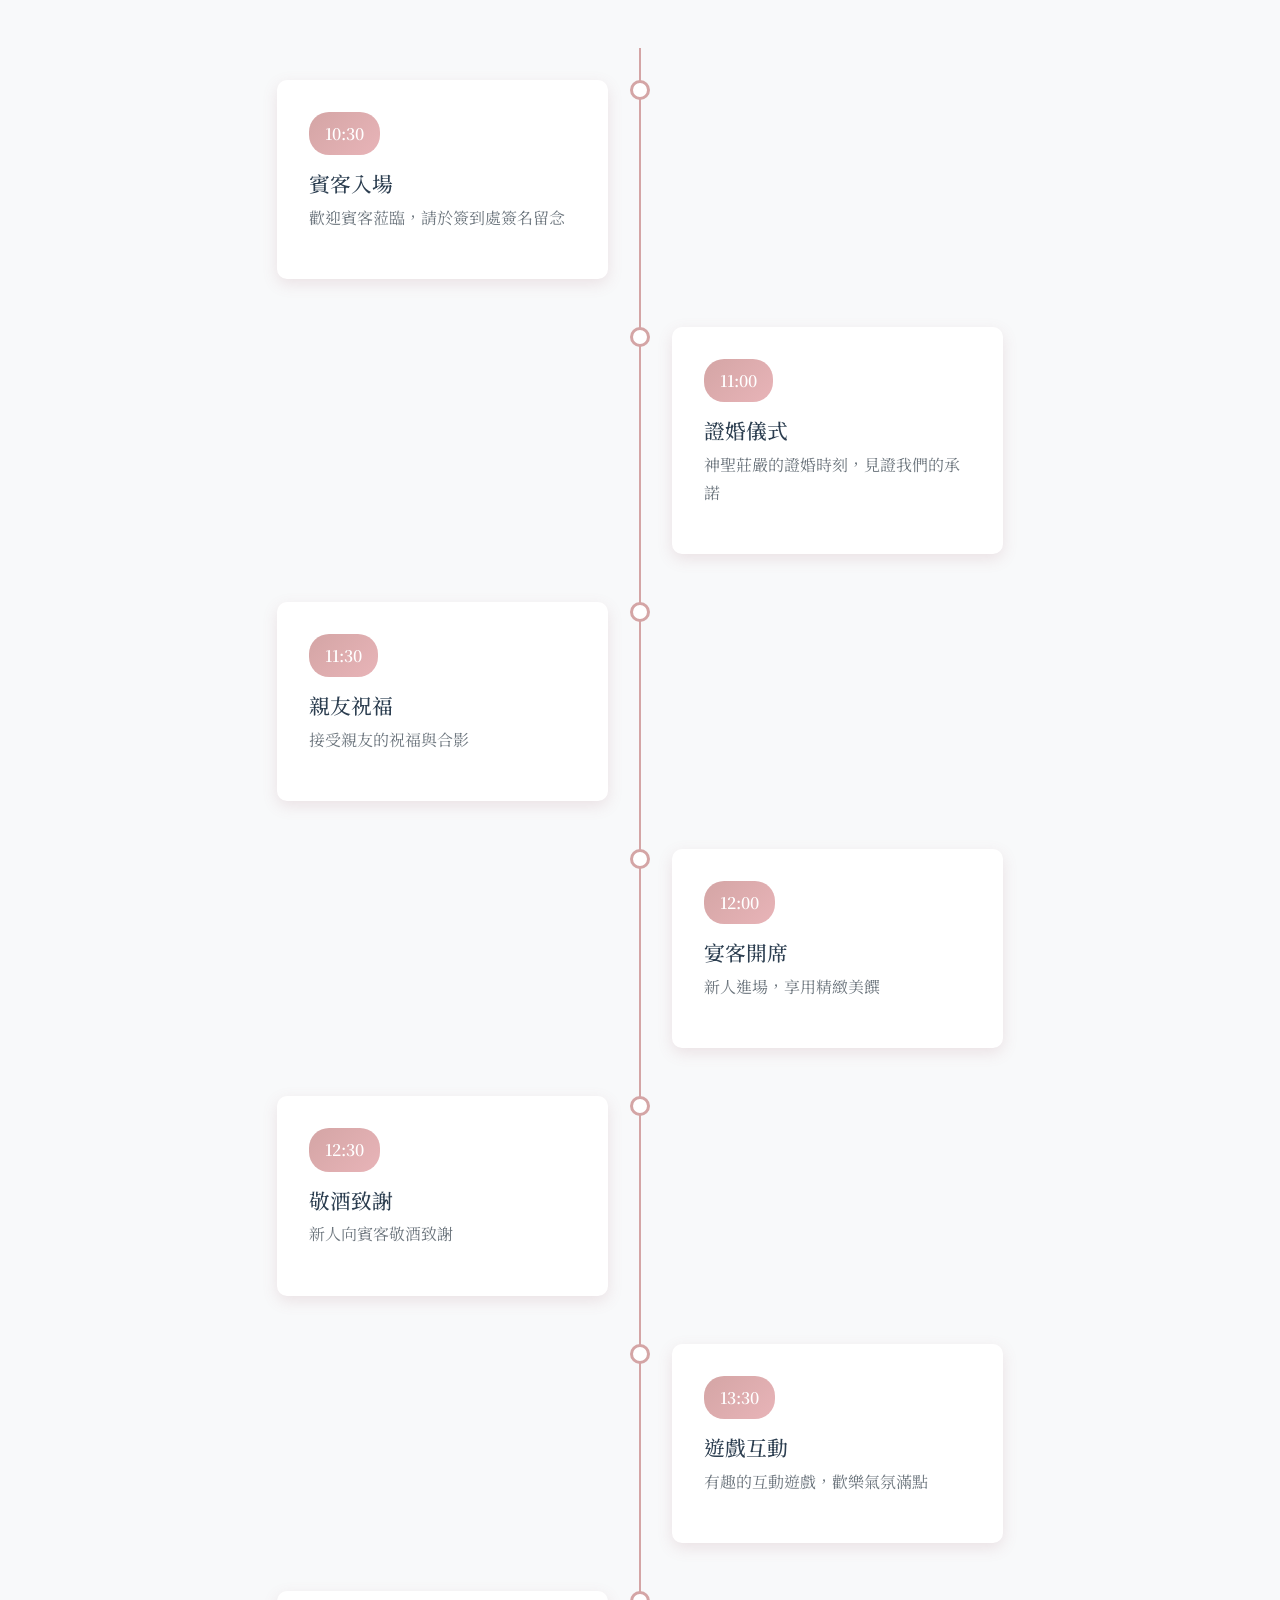
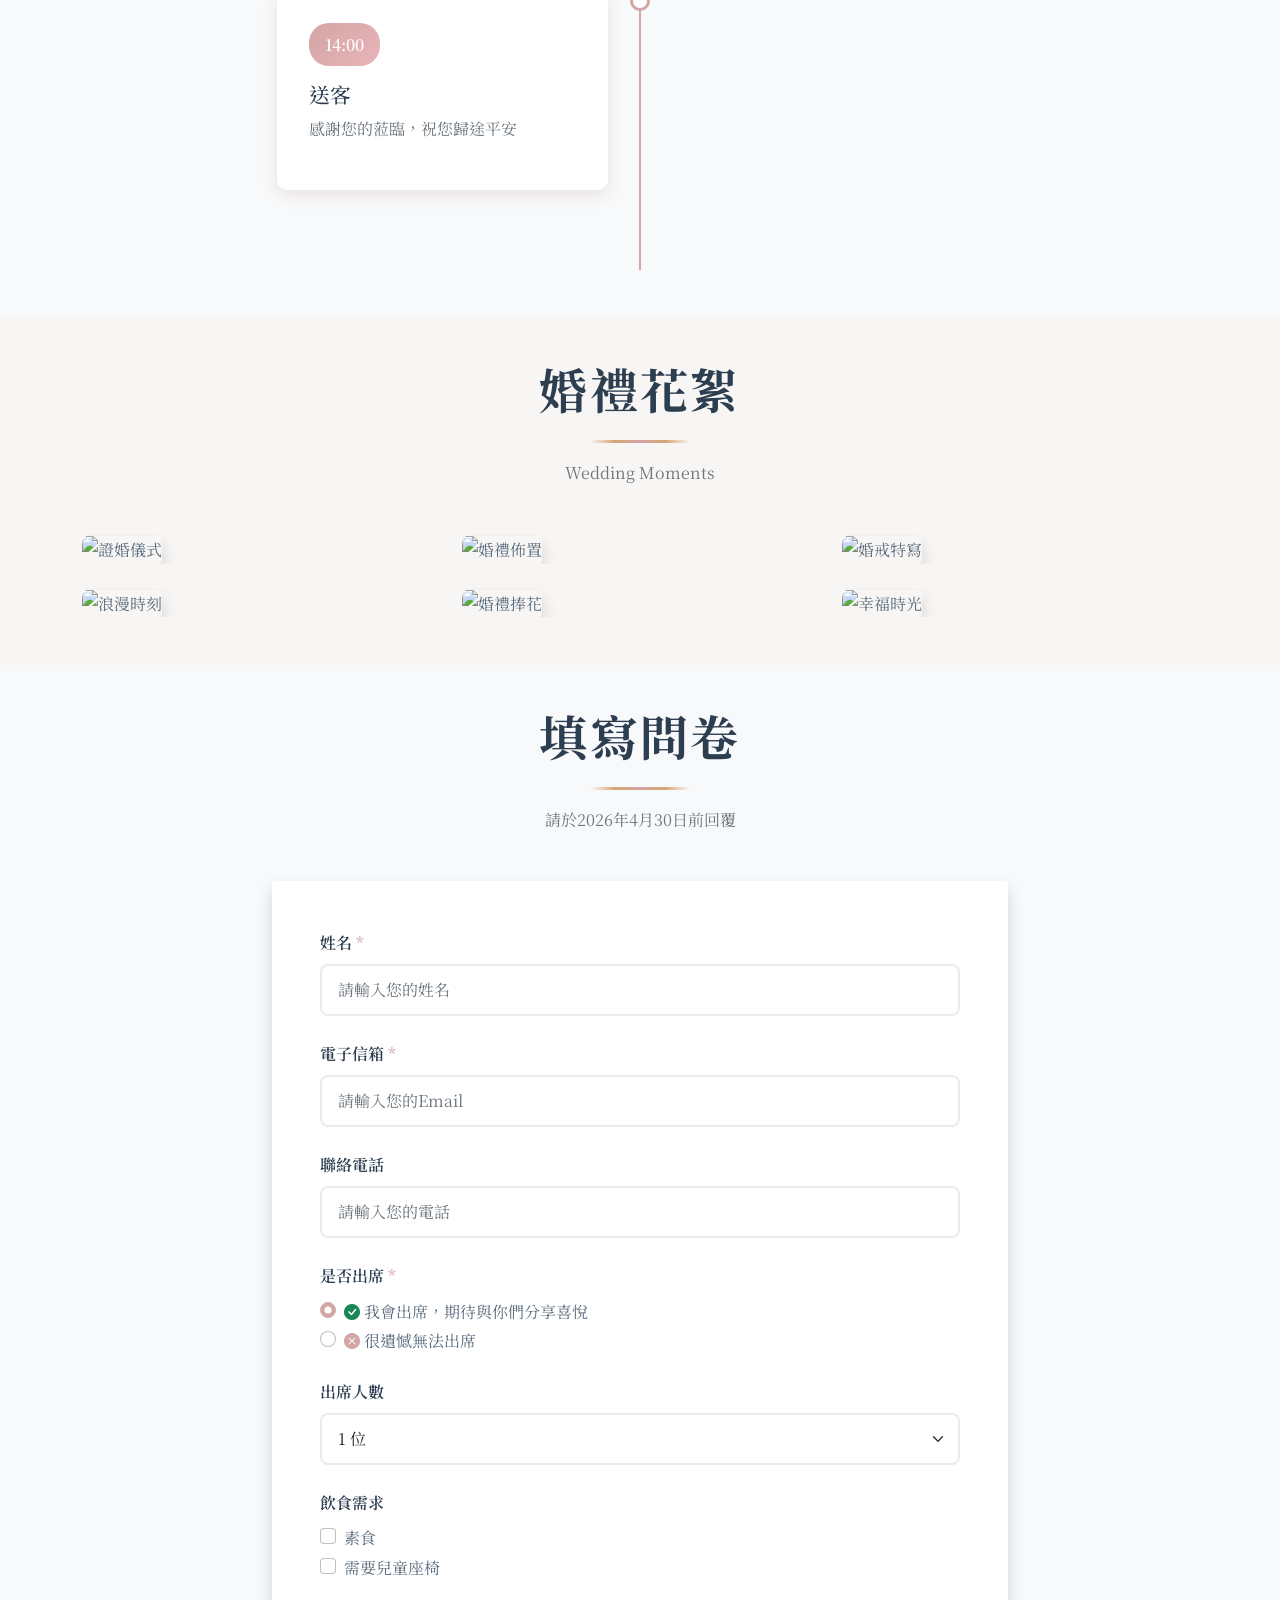
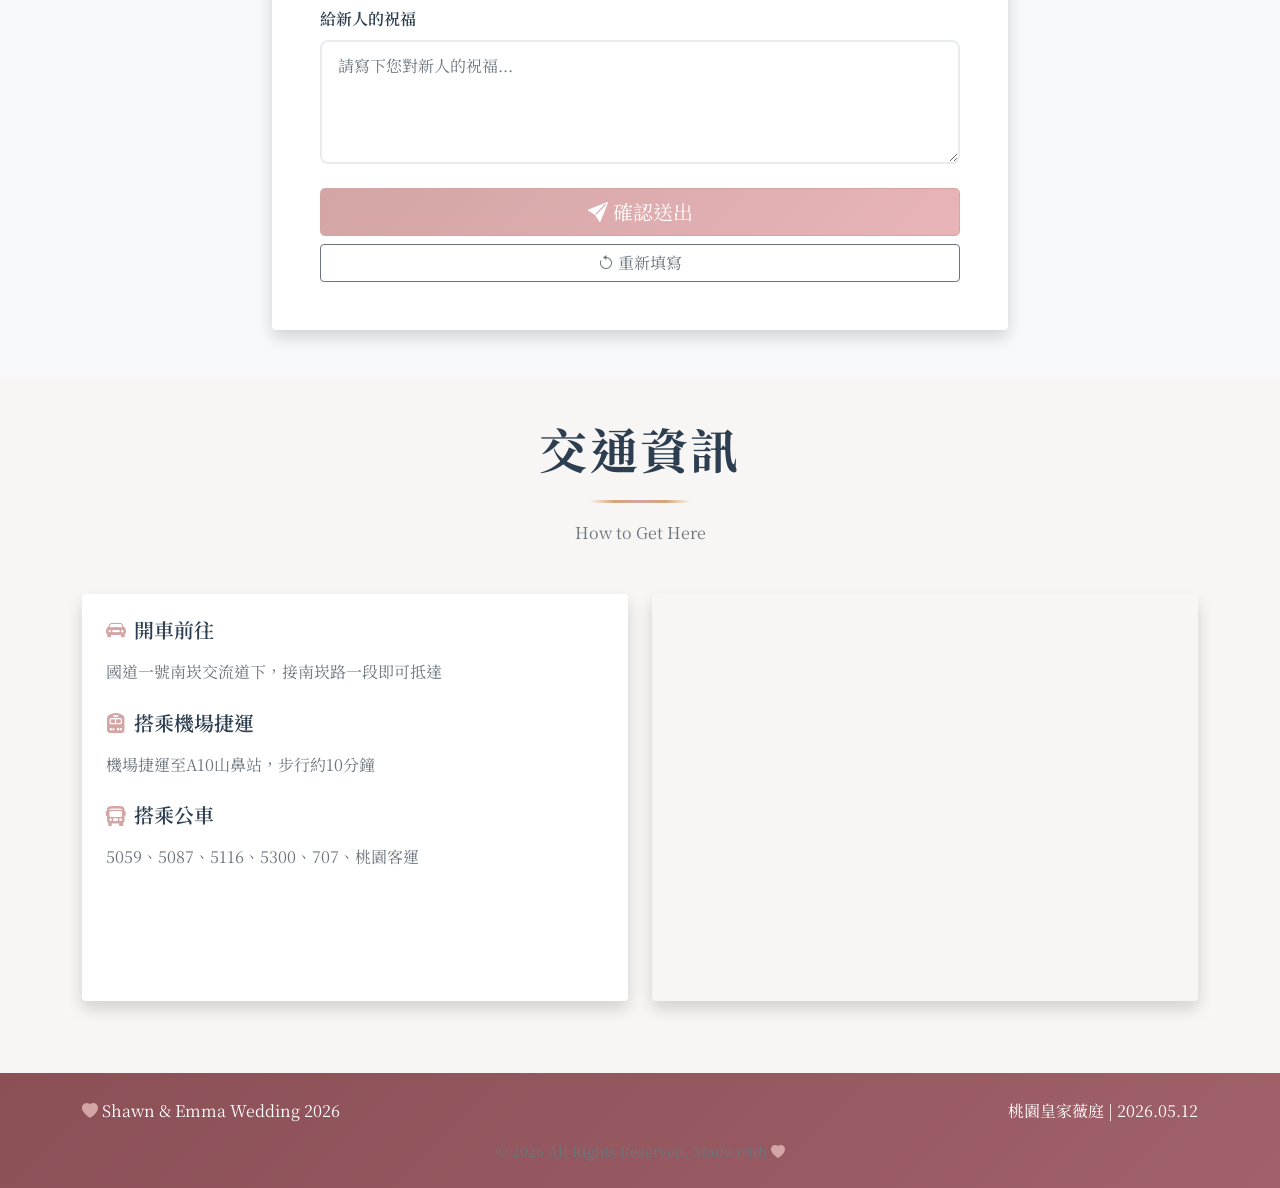
==== commit 1df47a08: "將 RSVP 改為填寫問卷 - 導航欄：RSVP → 填寫問卷 - 區塊標題：參加確認 → 填寫問卷 - 更新 HTML 註解文字" ====
--- a/index.html
+++ b/index.html
@@ -35,7 +35,7 @@
           <li class="nav-item"><a class="nav-link" href="#info"><i class="bi bi-calendar-event"></i> 婚禮資訊</a></li>
           <li class="nav-item"><a class="nav-link" href="#schedule"><i class="bi bi-clock-history"></i> 活動流程</a></li>
           <li class="nav-item"><a class="nav-link" href="#gallery"><i class="bi bi-images"></i> 相片集</a></li>
-          <li class="nav-item"><a class="nav-link" href="#rsvp"><i class="bi bi-envelope-heart-fill"></i> RSVP</a></li>
+          <li class="nav-item"><a class="nav-link" href="#rsvp"><i class="bi bi-envelope-heart-fill"></i> 填寫問卷</a></li>
         </ul>
       </div>
     </div>
@@ -386,11 +386,11 @@
     </div>
   </section>
 
-  <!-- RSVP表單 -->
+  <!-- 問卷表單 -->
   <section id="rsvp" class="py-5 bg-light">
     <div class="container">
       <div class="text-center mb-5" data-aos="fade-up">
-        <h2 class="section-title elegant-font">參加確認</h2>
+        <h2 class="section-title elegant-font">填寫問卷</h2>
         <div class="title-divider"></div>
         <p class="text-muted">請於2026年4月30日前回覆</p>
       </div>
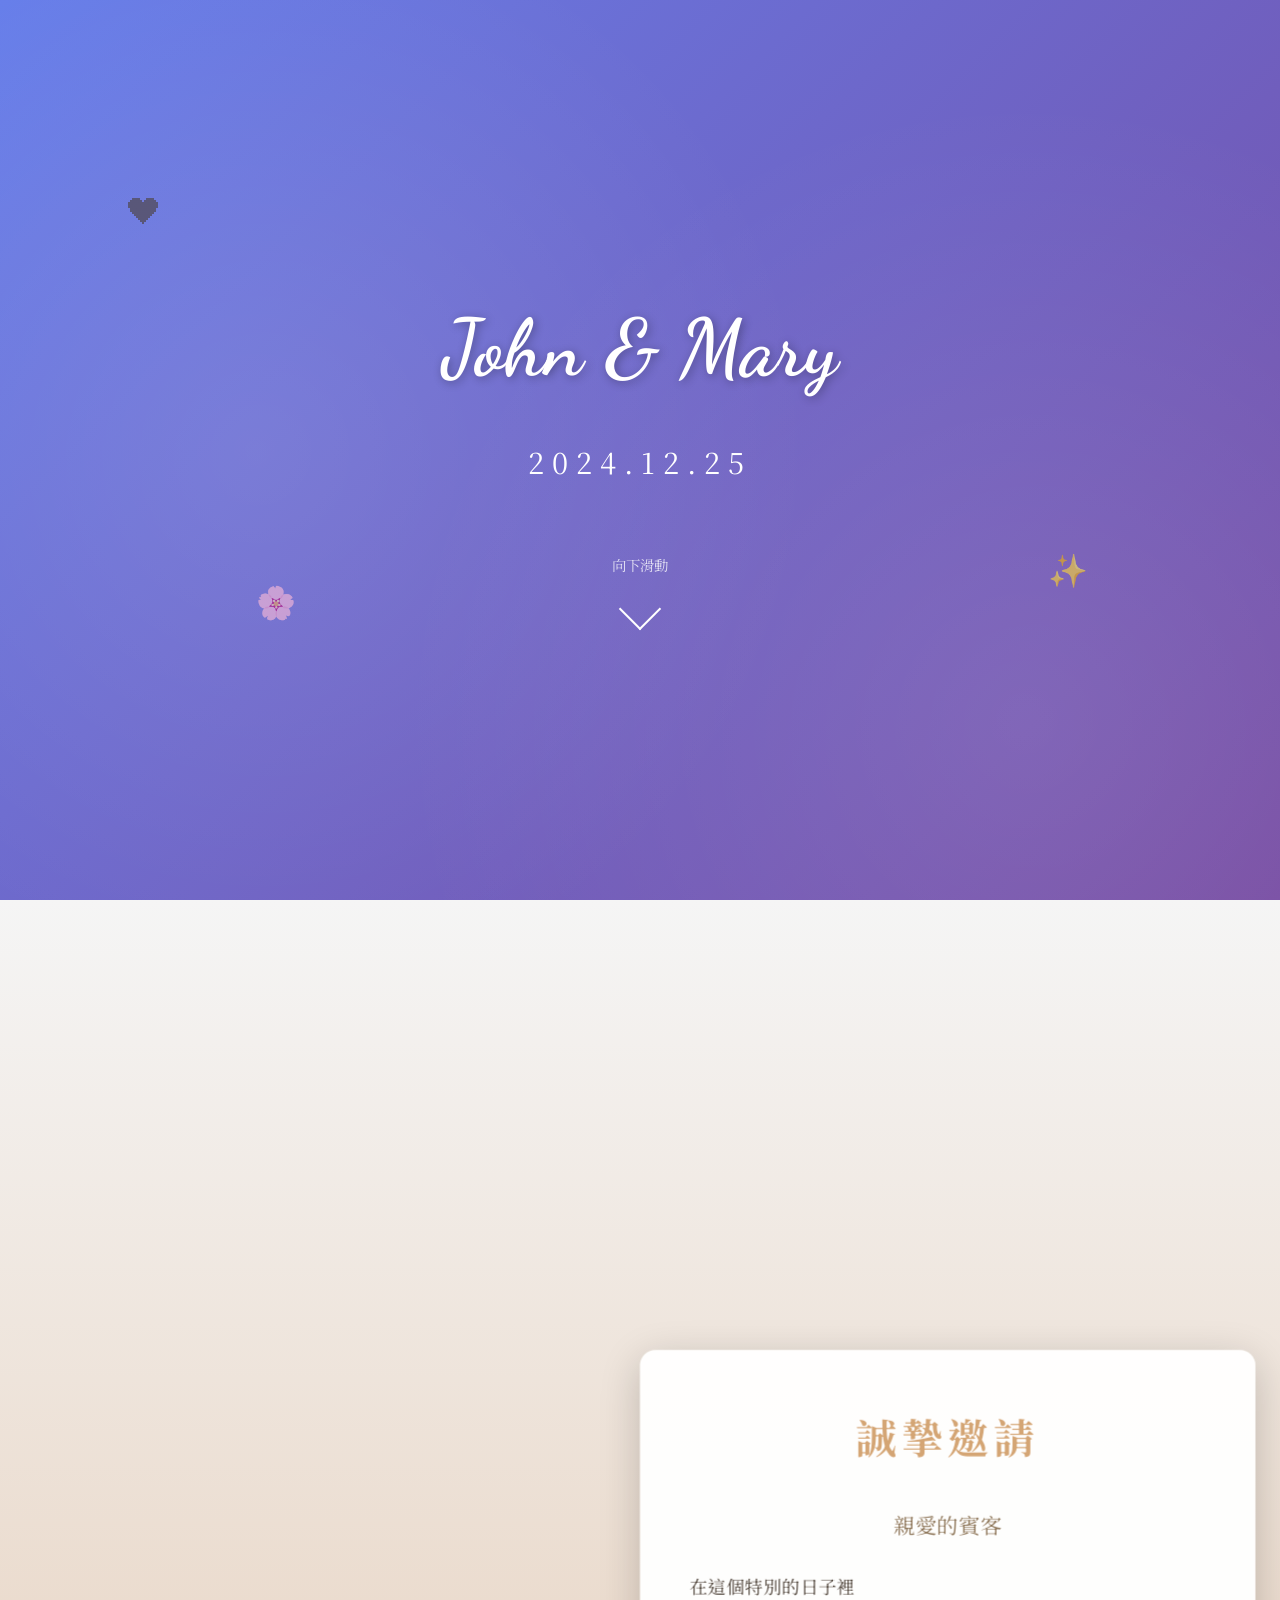
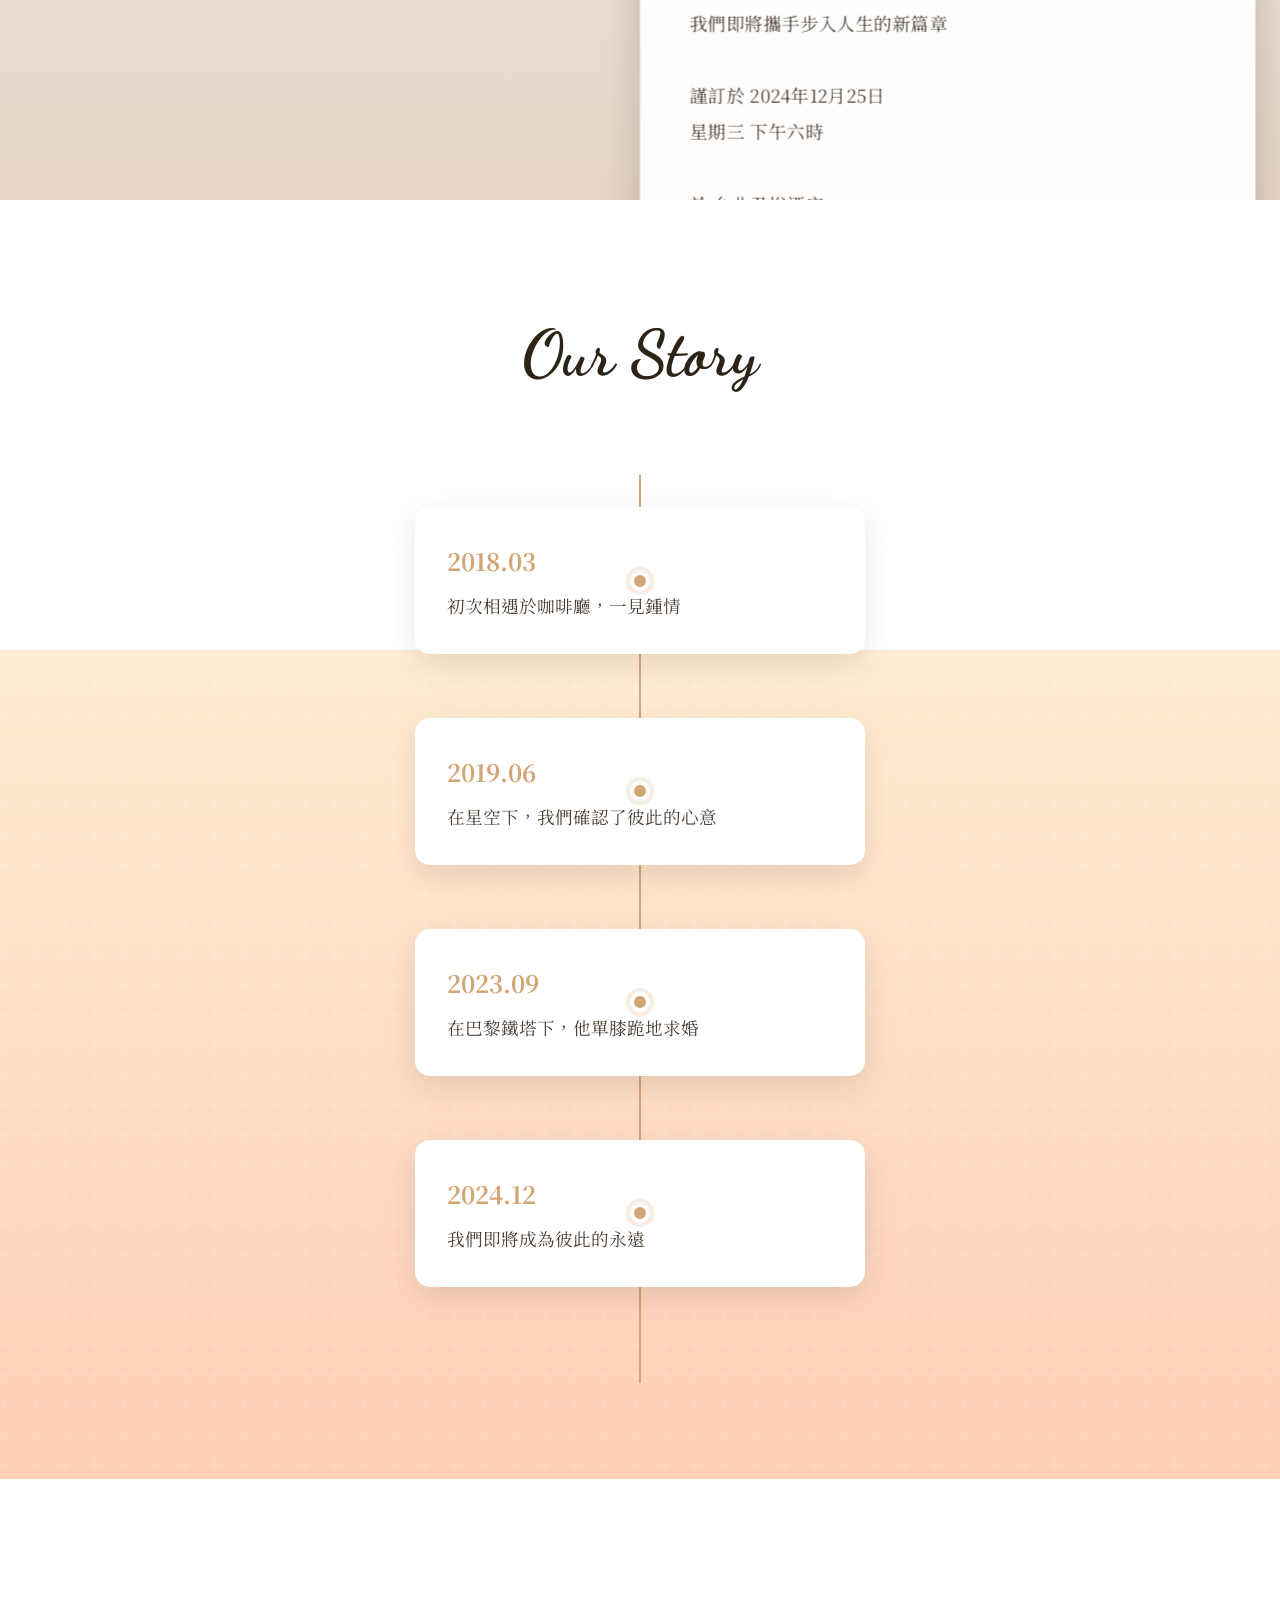
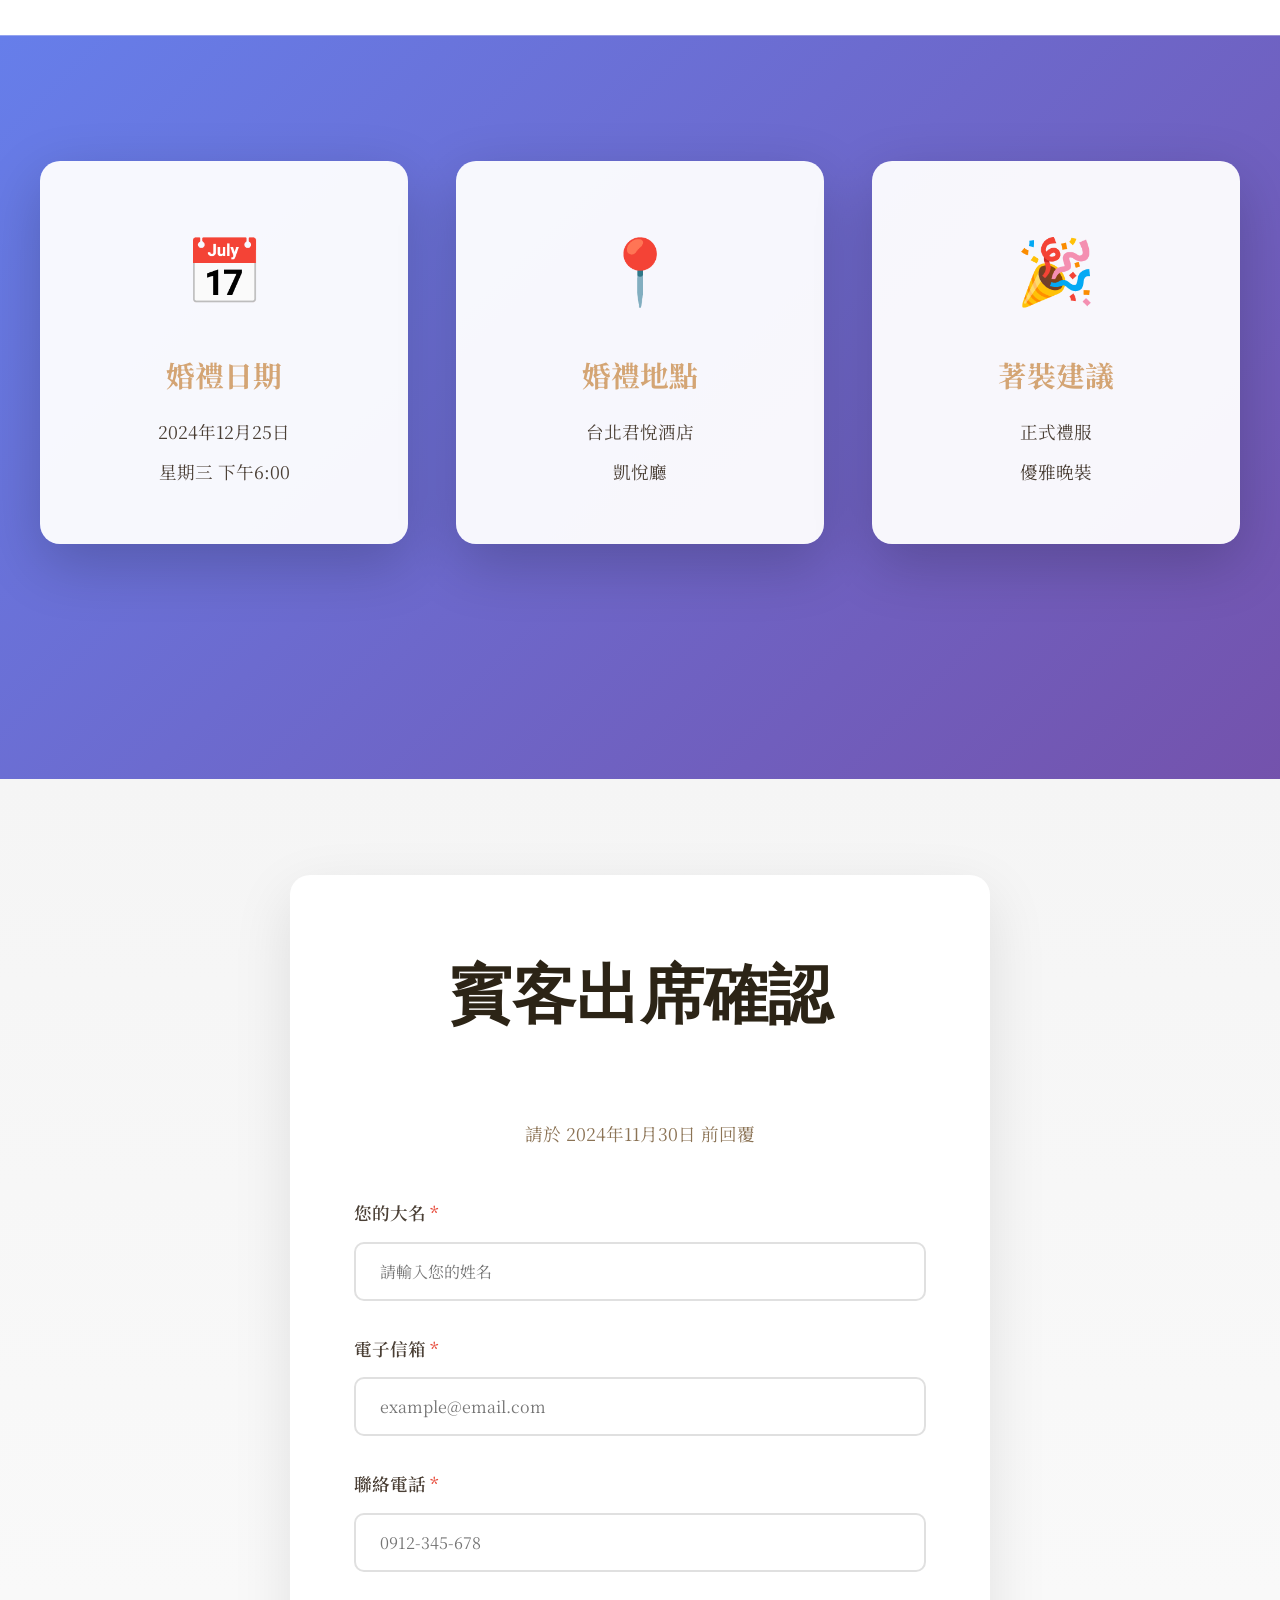
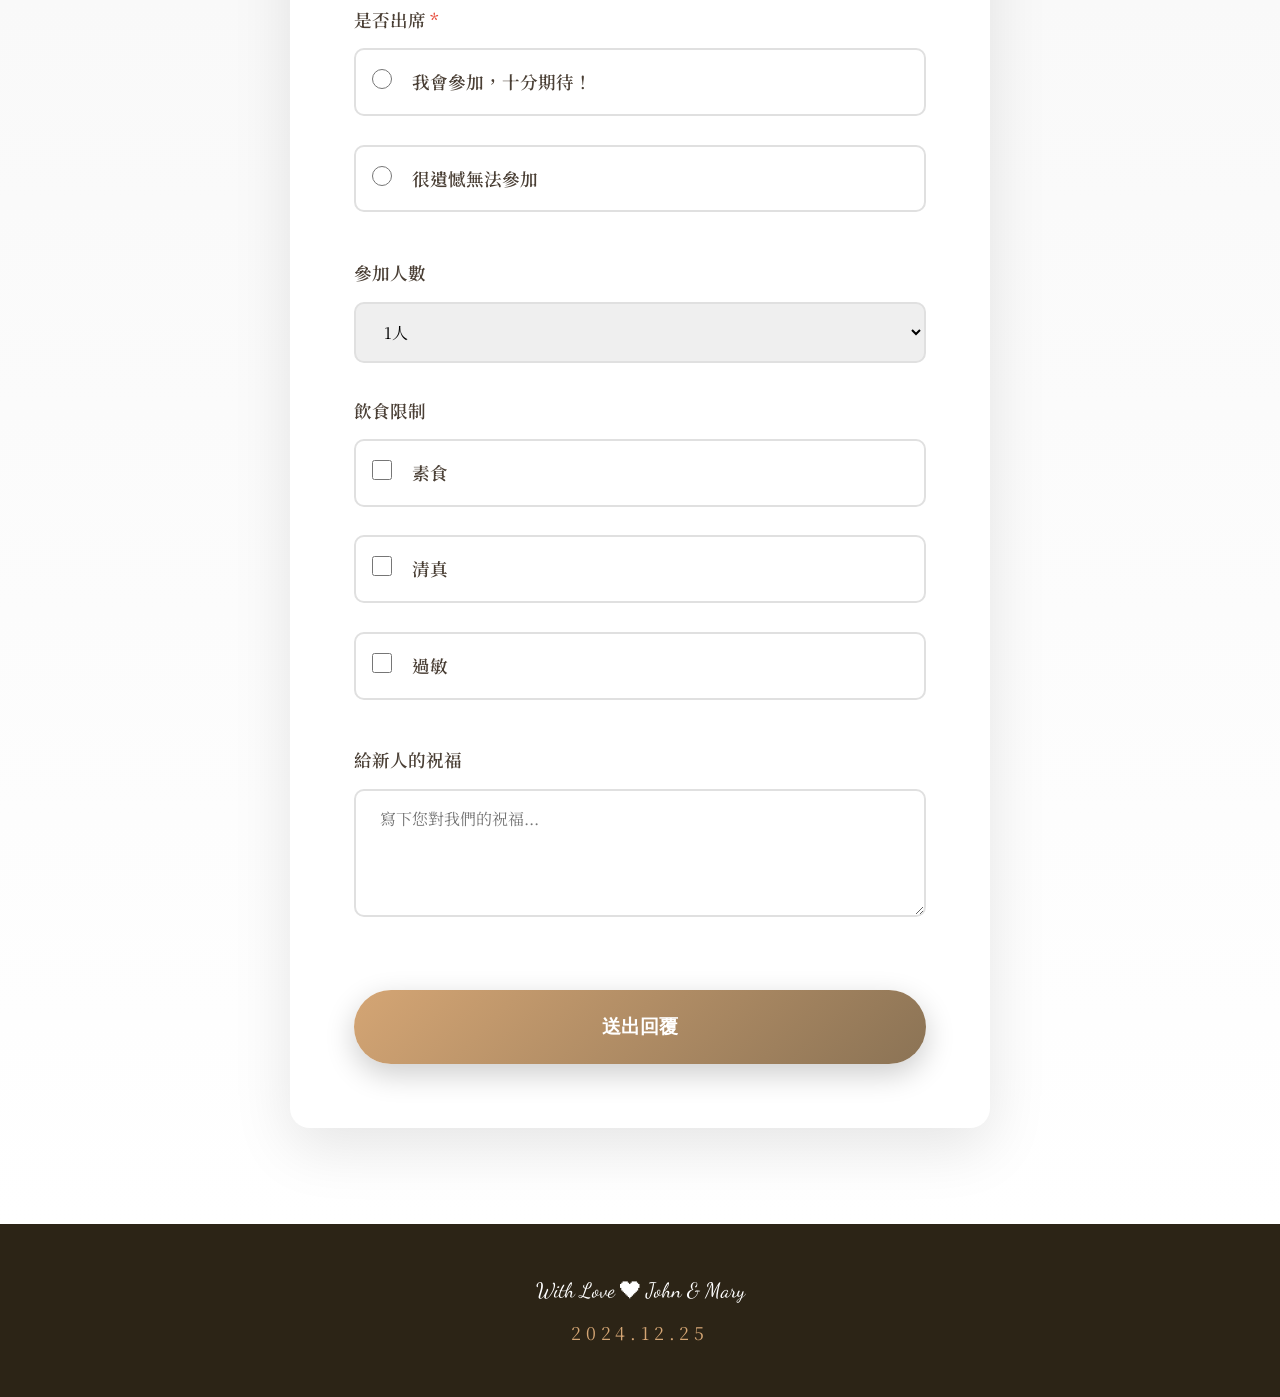
==== commit fb18a70a: "創建設計感強烈的婚禮視差網頁 - 實現喜帖打開動畫效果，滾動時左右兩側喜帖自動展開 - 添加多層次視差滾動效果於背景和各區塊 - 設計響應式時間軸展示新人故事 - 創建完整的賓客出席表單，包含姓名、聯" ====
--- a/index.html
+++ b/index.html
@@ -1,567 +1,226 @@
 <!DOCTYPE html>
 <html lang="zh-TW">
-
 <head>
   <meta charset="UTF-8">
-  <meta http-equiv="X-UA-Compatible" content="IE=edge">
   <meta name="viewport" content="width=device-width, initial-scale=1.0">
-  <title>我們結婚了 ❤ Wedding Invitation</title>
-
-  <!-- CSS文件載入 -->
-  <link rel="stylesheet" href="css/bootstrap.min.css">
-  <link rel="stylesheet" href="https://cdn.jsdelivr.net/npm/bootstrap-icons@1.8.1/font/bootstrap-icons.css">
-  <link rel="stylesheet" href="https://unpkg.com/aos@2.3.1/dist/aos.css">
+  <title>我們結婚了 - 婚禮邀請</title>
   <link rel="stylesheet" href="style.css">
-  <!-- Google Fonts -->
   <link rel="preconnect" href="https://fonts.googleapis.com">
   <link rel="preconnect" href="https://fonts.gstatic.com" crossorigin>
-  <link href="https://fonts.googleapis.com/css2?family=Noto+Serif+TC:wght@300;400;600;700&family=Cormorant+Garamond:wght@300;400;600;700&family=Playfair+Display:wght@400;600;700;800&display=swap" rel="stylesheet">
+  <link href="https://fonts.googleapis.com/css2?family=Noto+Serif+TC:wght@300;400;600;700&family=Dancing+Script:wght@400;700&display=swap" rel="stylesheet">
 </head>
-
 <body>
-  <!-- 導航欄 -->
-  <nav class="navbar navbar-expand-lg navbar-light bg-white fixed-top shadow-sm">
-    <div class="container">
-      <a class="navbar-brand elegant-font" href="#home">
-        <i class="bi bi-heart-fill text-danger"></i> 我們結婚了
-      </a>
-      <button class="navbar-toggler" type="button" data-bs-toggle="collapse" data-bs-target="#navbarNav">
-        <span class="navbar-toggler-icon"></span>
-      </button>
-      <div class="collapse navbar-collapse" id="navbarNav">
-        <ul class="navbar-nav ms-auto">
-          <li class="nav-item"><a class="nav-link" href="#home"><i class="bi bi-house-heart-fill"></i> 首頁</a></li>
-          <li class="nav-item"><a class="nav-link" href="#couple"><i class="bi bi-hearts"></i> 新人介紹</a></li>
-          <li class="nav-item"><a class="nav-link" href="#info"><i class="bi bi-calendar-event"></i> 婚禮資訊</a></li>
-          <li class="nav-item"><a class="nav-link" href="#schedule"><i class="bi bi-clock-history"></i> 活動流程</a></li>
-          <li class="nav-item"><a class="nav-link" href="#gallery"><i class="bi bi-images"></i> 相片集</a></li>
-          <li class="nav-item"><a class="nav-link" href="#rsvp"><i class="bi bi-envelope-heart-fill"></i> 填寫問卷</a></li>
-        </ul>
-      </div>
-    </div>
-  </nav>
-
-  <!-- 頁首橫幅 -->
-  <header id="home" class="hero-section">
-    <!-- 背景投影片輪播 -->
-    <div class="hero-slideshow">
-      <div class="hero-slide active" style="background-image: url('https://images.unsplash.com/photo-1519741497674-611481863552?w=1600&q=80');"></div>
-      <div class="hero-slide" style="background-image: url('https://images.unsplash.com/photo-1606800052052-a08af7148866?w=1600&q=80');"></div>
-      <div class="hero-slide" style="background-image: url('https://images.unsplash.com/photo-1511285560929-80b456fea0bc?w=1600&q=80');"></div>
-      <div class="hero-slide" style="background-image: url('https://images.unsplash.com/photo-1591604466107-ec97de577aff?w=1600&q=80');"></div>
-      <div class="hero-slide" style="background-image: url('https://images.unsplash.com/photo-1519225421980-715cb0215aed?w=1600&q=80');"></div>
-      <div class="hero-slide" style="background-image: url('https://images.unsplash.com/photo-1529636798458-92182e662485?w=1600&q=80');"></div>
-      <div class="hero-slide" style="background-image: url('https://images.unsplash.com/photo-1606216794074-735e91aa2c92?w=1600&q=80');"></div>
-      <div class="hero-slide" style="background-image: url('https://images.unsplash.com/photo-1465495976277-4387d4b0b4c6?w=1600&q=80');"></div>
-      <div class="hero-slide" style="background-image: url('https://images.unsplash.com/photo-1478146896981-b80fe463b330?w=1600&q=80');"></div>
-      <div class="hero-slide" style="background-image: url('https://images.unsplash.com/photo-1583939003579-730e3918a45a?w=1600&q=80');"></div>
-    </div>
-    <div class="hero-overlay"></div>
+
+  <!-- 首屏 - 封面 -->
+  <section class="hero">
     <div class="hero-content">
-      <div class="hero-title-wrapper">
-        <h1 class="display-1 elegant-font text-white mb-4">
-          Shawn & Emma
-        </h1>
-        <div class="love-hearts">
-          <span class="heart heart-1">❤️</span>
-          <span class="heart heart-2">💕</span>
-          <span class="heart heart-3">💗</span>
-          <span class="heart heart-4">❤️</span>
-          <span class="heart heart-5">💕</span>
-        </div>
-      </div>
-      <p class="lead text-white mb-4" data-aos="fade-up" data-aos-delay="200">誠摯邀請您參加我們的婚禮</p>
-      <div class="wedding-date text-white mb-4" data-aos="fade-up" data-aos-delay="400">
-        <i class="bi bi-calendar-heart fs-3"></i>
-        <h3 class="mt-3">2026年5月12日</h3>
-      </div>
-      <div id="countdown" class="countdown" data-aos="fade-up" data-aos-delay="600">
-        <div class="countdown-item">
-          <span id="days" class="countdown-number">00</span>
-          <span class="countdown-label">天</span>
-        </div>
-        <div class="countdown-item">
-          <span id="hours" class="countdown-number">00</span>
-          <span class="countdown-label">時</span>
-        </div>
-        <div class="countdown-item">
-          <span id="minutes" class="countdown-number">00</span>
-          <span class="countdown-label">分</span>
-        </div>
-        <div class="countdown-item">
-          <span id="seconds" class="countdown-number">00</span>
-          <span class="countdown-label">秒</span>
-        </div>
-      </div>
-    </div>
-    <div class="scroll-down">
-      <a href="#couple" class="text-white">
-        <i class="bi bi-chevron-down"></i>
-      </a>
-    </div>
-  </header>
-
-  <!-- 新人介紹 -->
-  <section id="couple" class="py-5 bg-light">
-    <div class="container">
-      <div class="text-center mb-5" data-aos="fade-up">
-        <h2 class="section-title elegant-font">新人介紹</h2>
-        <div class="title-divider"></div>
-        <p class="text-muted">Happy Couple</p>
-      </div>
-
-      <div class="row align-items-center mb-5">
-        <div class="col-md-5" data-aos="fade-right">
-          <div class="couple-image">
-            <img src="https://images.unsplash.com/photo-1519741497674-611481863552?w=800&q=80" alt="新郎" class="img-fluid rounded shadow">
-          </div>
-        </div>
-        <div class="col-md-6 offset-md-1" data-aos="fade-left">
-          <div class="couple-info">
-            <h3 class="elegant-font mb-3">Shawn Lai <i class="bi bi-suit-heart-fill text-danger"></i></h3>
-            <p class="text-muted">新郎</p>
-            <p class="lead">「從相遇到相守，每一刻都是最美的回憶。感謝上天讓我遇見了生命中最重要的人。」</p>
-            <div class="social-links mt-3">
-              <a href="#" class="btn btn-outline-secondary btn-sm me-2"><i class="bi bi-facebook"></i></a>
-              <a href="#" class="btn btn-outline-secondary btn-sm me-2"><i class="bi bi-instagram"></i></a>
-              <a href="#" class="btn btn-outline-secondary btn-sm"><i class="bi bi-twitter"></i></a>
-            </div>
-          </div>
-        </div>
-      </div>
-
-      <div class="row align-items-center flex-md-row-reverse">
-        <div class="col-md-5" data-aos="fade-left">
-          <div class="couple-image">
-            <img src="https://images.unsplash.com/photo-1606800052052-a08af7148866?w=800&q=80" alt="新娘" class="img-fluid rounded shadow">
-          </div>
-        </div>
-        <div class="col-md-6 offset-md-1" data-aos="fade-right">
-          <div class="couple-info">
-            <h3 class="elegant-font mb-3"><i class="bi bi-suit-heart-fill text-danger"></i> Emma Yang</h3>
-            <p class="text-muted">新娘</p>
-            <p class="lead">「愛情不是尋找一個完美的人，而是學會用完美的眼光，欣賞一個不完美的人。謝謝你成為我的依靠。」</p>
-            <div class="social-links mt-3">
-              <a href="#" class="btn btn-outline-secondary btn-sm me-2"><i class="bi bi-facebook"></i></a>
-              <a href="#" class="btn btn-outline-secondary btn-sm me-2"><i class="bi bi-instagram"></i></a>
-              <a href="#" class="btn btn-outline-secondary btn-sm"><i class="bi bi-twitter"></i></a>
-            </div>
-          </div>
-        </div>
-      </div>
-
-      <!-- 愛情金句 -->
-      <div class="row mt-5">
-        <div class="col-md-12" data-aos="fade-up">
-          <div class="love-quote text-center">
-            <i class="bi bi-quote quote-icon"></i>
-            <h3 class="quote-text elegant-font">Love is the one thing that transcends time and space.</h3>
-            <div class="quote-author">— Shawn & Emma</div>
-          </div>
-        </div>
-      </div>
-    </div>
-  </section>
-
-  <!-- 婚禮資訊 -->
-  <section id="info" class="py-5 wedding-info-section">
-    <div class="container">
-      <div class="text-center mb-5" data-aos="fade-up">
-        <h2 class="section-title elegant-font text-white">婚禮資訊</h2>
-        <div class="title-divider bg-white"></div>
-        <p class="text-white-50">Wedding Information</p>
-      </div>
-
-      <div class="row g-4">
-        <!-- 婚宴資訊 -->
-        <div class="col-md-6" data-aos="fade-up" data-aos-delay="100">
-          <div class="info-card text-center p-5 bg-white rounded shadow h-100">
-            <div class="info-icon mb-4">
-              <i class="bi bi-calendar-event fs-1 text-danger"></i>
-            </div>
-            <h4 class="mb-3">婚宴時間</h4>
-            <p class="text-muted mb-2"><strong>2026年5月12日（星期二）</strong></p>
-            <p class="text-muted">上午 11:00 證婚儀式</p>
-            <p class="text-muted">中午 12:00 開席</p>
-            <hr class="my-4">
-            <div class="info-icon mb-3">
-              <i class="bi bi-geo-alt-fill fs-1 text-danger"></i>
-            </div>
-            <h4 class="mb-3">婚宴地點</h4>
-            <p class="text-muted mb-2"><strong>桃園皇家薇庭</strong></p>
-            <p class="text-muted mb-2">桃園市蘆竹區南崁路一段108號</p>
-            <a href="#" class="btn btn-outline-danger mt-3">
-              <i class="bi bi-map"></i> 查看地圖
-            </a>
-          </div>
-        </div>
-
-        <!-- 注意事項 -->
-        <div class="col-md-6" data-aos="fade-up" data-aos-delay="200">
-          <div class="info-card text-center p-5 bg-white rounded shadow h-100">
-            <div class="info-icon mb-4">
-              <i class="bi bi-info-circle fs-1 text-danger"></i>
-            </div>
-            <h4 class="mb-3">注意事項</h4>
-            <div class="text-start">
-              <ul class="list-unstyled">
-                <li class="mb-3">
-                  <i class="bi bi-check-circle-fill text-success me-2"></i>
-                  請著正式服裝出席
-                </li>
-                <li class="mb-3">
-                  <i class="bi bi-check-circle-fill text-success me-2"></i>
-                  現場提供停車服務
-                </li>
-                <li class="mb-3">
-                  <i class="bi bi-check-circle-fill text-success me-2"></i>
-                  敬請於11:00前入場
-                </li>
-                <li class="mb-3">
-                  <i class="bi bi-check-circle-fill text-success me-2"></i>
-                  請在下方RSVP表單確認出席
-                </li>
-                <li class="mb-3">
-                  <i class="bi bi-check-circle-fill text-success me-2"></i>
-                  如有任何問題請與我們聯繫
-                </li>
-              </ul>
-            </div>
-            <div class="mt-4">
-              <p class="mb-2"><i class="bi bi-telephone-fill me-2"></i> 0912-345-678</p>
-              <p><i class="bi bi-envelope-fill me-2"></i> wedding@example.com</p>
-            </div>
-          </div>
-        </div>
-      </div>
-    </div>
-  </section>
-
-  <!-- 活動流程 -->
-  <section id="schedule" class="py-5 bg-light">
-    <div class="container">
-      <div class="text-center mb-5" data-aos="fade-up">
-        <h2 class="section-title elegant-font">活動流程</h2>
-        <div class="title-divider"></div>
-        <p class="text-muted">Wedding Schedule</p>
-      </div>
-
-      <div class="row justify-content-center">
-        <div class="col-lg-8">
-          <div class="timeline">
-            <!-- Timeline Item 1 -->
-            <div class="timeline-item" data-aos="fade-up">
-              <div class="timeline-marker"></div>
-              <div class="timeline-content">
-                <div class="timeline-time">10:30</div>
-                <h5>賓客入場</h5>
-                <p class="text-muted">歡迎賓客蒞臨，請於簽到處簽名留念</p>
-              </div>
-            </div>
-
-            <!-- Timeline Item 2 -->
-            <div class="timeline-item" data-aos="fade-up" data-aos-delay="100">
-              <div class="timeline-marker"></div>
-              <div class="timeline-content">
-                <div class="timeline-time">11:00</div>
-                <h5>證婚儀式</h5>
-                <p class="text-muted">神聖莊嚴的證婚時刻，見證我們的承諾</p>
-              </div>
-            </div>
-
-            <!-- Timeline Item 3 -->
-            <div class="timeline-item" data-aos="fade-up" data-aos-delay="200">
-              <div class="timeline-marker"></div>
-              <div class="timeline-content">
-                <div class="timeline-time">11:30</div>
-                <h5>親友祝福</h5>
-                <p class="text-muted">接受親友的祝福與合影</p>
-              </div>
-            </div>
-
-            <!-- Timeline Item 4 -->
-            <div class="timeline-item" data-aos="fade-up" data-aos-delay="300">
-              <div class="timeline-marker"></div>
-              <div class="timeline-content">
-                <div class="timeline-time">12:00</div>
-                <h5>宴客開席</h5>
-                <p class="text-muted">新人進場，享用精緻美饌</p>
-              </div>
-            </div>
-
-            <!-- Timeline Item 5 -->
-            <div class="timeline-item" data-aos="fade-up" data-aos-delay="400">
-              <div class="timeline-marker"></div>
-              <div class="timeline-content">
-                <div class="timeline-time">12:30</div>
-                <h5>敬酒致謝</h5>
-                <p class="text-muted">新人向賓客敬酒致謝</p>
-              </div>
-            </div>
-
-            <!-- Timeline Item 6 -->
-            <div class="timeline-item" data-aos="fade-up" data-aos-delay="500">
-              <div class="timeline-marker"></div>
-              <div class="timeline-content">
-                <div class="timeline-time">13:30</div>
-                <h5>遊戲互動</h5>
-                <p class="text-muted">有趣的互動遊戲，歡樂氣氛滿點</p>
-              </div>
-            </div>
-
-            <!-- Timeline Item 7 -->
-            <div class="timeline-item" data-aos="fade-up" data-aos-delay="600">
-              <div class="timeline-marker"></div>
-              <div class="timeline-content">
-                <div class="timeline-time">14:00</div>
-                <h5>送客</h5>
-                <p class="text-muted">感謝您的蒞臨，祝您歸途平安</p>
-              </div>
-            </div>
-          </div>
-        </div>
-      </div>
-    </div>
-  </section>
-
-  <!-- 相片集 -->
-  <section id="gallery" class="py-5">
-    <div class="container">
-      <div class="text-center mb-5" data-aos="fade-up">
-        <h2 class="section-title elegant-font">婚禮花絮</h2>
-        <div class="title-divider"></div>
-        <p class="text-muted">Wedding Moments</p>
-      </div>
-
-      <div class="row g-4">
-        <div class="col-md-4" data-aos="fade-up" data-aos-delay="100">
-          <div class="gallery-item">
-            <img src="https://images.unsplash.com/photo-1511285560929-80b456fea0bc?w=800&q=80" alt="證婚儀式" class="img-fluid rounded shadow">
-            <div class="gallery-overlay">
-              <i class="bi bi-zoom-in fs-1"></i>
-            </div>
-          </div>
-        </div>
-        <div class="col-md-4" data-aos="fade-up" data-aos-delay="200">
-          <div class="gallery-item">
-            <img src="https://images.unsplash.com/photo-1591604466107-ec97de577aff?w=800&q=80" alt="婚禮佈置" class="img-fluid rounded shadow">
-            <div class="gallery-overlay">
-              <i class="bi bi-zoom-in fs-1"></i>
-            </div>
-          </div>
-        </div>
-        <div class="col-md-4" data-aos="fade-up" data-aos-delay="300">
-          <div class="gallery-item">
-            <img src="https://images.unsplash.com/photo-1529636798458-92182e662485?w=800&q=80" alt="婚戒特寫" class="img-fluid rounded shadow">
-            <div class="gallery-overlay">
-              <i class="bi bi-zoom-in fs-1"></i>
-            </div>
-          </div>
-        </div>
-        <div class="col-md-4" data-aos="fade-up" data-aos-delay="100">
-          <div class="gallery-item">
-            <img src="https://images.unsplash.com/photo-1606216794074-735e91aa2c92?w=800&q=80" alt="浪漫時刻" class="img-fluid rounded shadow">
-            <div class="gallery-overlay">
-              <i class="bi bi-zoom-in fs-1"></i>
-            </div>
-          </div>
-        </div>
-        <div class="col-md-4" data-aos="fade-up" data-aos-delay="200">
-          <div class="gallery-item">
-            <img src="https://images.unsplash.com/photo-1465495976277-4387d4b0b4c6?w=800&q=80" alt="婚禮捧花" class="img-fluid rounded shadow">
-            <div class="gallery-overlay">
-              <i class="bi bi-zoom-in fs-1"></i>
-            </div>
-          </div>
-        </div>
-        <div class="col-md-4" data-aos="fade-up" data-aos-delay="300">
-          <div class="gallery-item">
-            <img src="https://images.unsplash.com/photo-1519225421980-715cb0215aed?w=800&q=80" alt="幸福時光" class="img-fluid rounded shadow">
-            <div class="gallery-overlay">
-              <i class="bi bi-zoom-in fs-1"></i>
-            </div>
-          </div>
-        </div>
-      </div>
-    </div>
-  </section>
-
-  <!-- 問卷表單 -->
-  <section id="rsvp" class="py-5 bg-light">
-    <div class="container">
-      <div class="text-center mb-5" data-aos="fade-up">
-        <h2 class="section-title elegant-font">填寫問卷</h2>
-        <div class="title-divider"></div>
-        <p class="text-muted">請於2026年4月30日前回覆</p>
-      </div>
-
-      <div class="row justify-content-center">
-        <div class="col-lg-8">
-          <div class="rsvp-form bg-white p-5 rounded shadow" data-aos="fade-up">
-            <form id="rsvpForm">
-              <!-- 姓名 -->
-              <div class="mb-4">
-                <label for="guestName" class="form-label">姓名 <span class="text-danger">*</span></label>
-                <input type="text" class="form-control" id="guestName" placeholder="請輸入您的姓名" required>
-              </div>
-
-              <!-- 電子郵件 -->
-              <div class="mb-4">
-                <label for="guestEmail" class="form-label">電子信箱 <span class="text-danger">*</span></label>
-                <input type="email" class="form-control" id="guestEmail" placeholder="請輸入您的Email" required>
-              </div>
-
-              <!-- 電話 -->
-              <div class="mb-4">
-                <label for="guestPhone" class="form-label">聯絡電話</label>
-                <input type="tel" class="form-control" id="guestPhone" placeholder="請輸入您的電話">
-              </div>
-
-              <!-- 出席意願 -->
-              <div class="mb-4">
-                <label class="form-label">是否出席 <span class="text-danger">*</span></label>
-                <div class="form-check">
-                  <input class="form-check-input" type="radio" name="attendance" id="attendYes" value="yes" checked>
-                  <label class="form-check-label" for="attendYes">
-                    <i class="bi bi-check-circle-fill text-success"></i> 我會出席，期待與你們分享喜悅
-                  </label>
-                </div>
-                <div class="form-check">
-                  <input class="form-check-input" type="radio" name="attendance" id="attendNo" value="no">
-                  <label class="form-check-label" for="attendNo">
-                    <i class="bi bi-x-circle-fill text-danger"></i> 很遺憾無法出席
-                  </label>
-                </div>
-              </div>
-
-              <!-- 人數 -->
-              <div class="mb-4" id="guestCountSection">
-                <label for="guestCount" class="form-label">出席人數</label>
-                <select class="form-select" id="guestCount">
-                  <option value="1">1 位</option>
-                  <option value="2">2 位</option>
-                  <option value="3">3 位</option>
-                  <option value="4">4 位</option>
-                  <option value="5">5 位以上</option>
-                </select>
-              </div>
-
-              <!-- 飲食需求 -->
-              <div class="mb-4" id="dietarySection">
-                <label for="dietary" class="form-label">飲食需求</label>
-                <div class="form-check">
-                  <input class="form-check-input" type="checkbox" id="vegetarian">
-                  <label class="form-check-label" for="vegetarian">素食</label>
-                </div>
-                <div class="form-check">
-                  <input class="form-check-input" type="checkbox" id="childSeat">
-                  <label class="form-check-label" for="childSeat">需要兒童座椅</label>
-                </div>
-              </div>
-
-              <!-- 祝福的話 -->
-              <div class="mb-4">
-                <label for="message" class="form-label">給新人的祝福</label>
-                <textarea class="form-control" id="message" rows="4" placeholder="請寫下您對新人的祝福..."></textarea>
-              </div>
-
-              <!-- 提交按鈕 -->
-              <div class="d-grid gap-2">
-                <button type="submit" class="btn btn-danger btn-lg">
-                  <i class="bi bi-send-fill"></i> 確認送出
-                </button>
-                <button type="reset" class="btn btn-outline-secondary">
-                  <i class="bi bi-arrow-counterclockwise"></i> 重新填寫
-                </button>
-              </div>
-            </form>
-
-            <!-- 成功訊息 -->
-            <div id="successMessage" class="alert alert-success mt-4 d-none">
-              <i class="bi bi-check-circle-fill me-2"></i>
-              感謝您的回覆！我們已收到您的確認。
-            </div>
-          </div>
-        </div>
-      </div>
-    </div>
-  </section>
-
-  <!-- 地圖 -->
-  <section class="py-5">
-    <div class="container">
-      <div class="text-center mb-5" data-aos="fade-up">
-        <h2 class="section-title elegant-font">交通資訊</h2>
-        <div class="title-divider"></div>
-        <p class="text-muted">How to Get Here</p>
-      </div>
-
-      <div class="row">
-        <div class="col-md-6 mb-4" data-aos="fade-right">
-          <div class="transport-info p-4 bg-white rounded shadow h-100">
-            <h5 class="mb-3"><i class="bi bi-car-front-fill text-danger me-2"></i>開車前往</h5>
-            <p class="text-muted mb-3">國道一號南崁交流道下，接南崁路一段即可抵達</p>
-
-            <h5 class="mb-3 mt-4"><i class="bi bi-train-front-fill text-danger me-2"></i>搭乘機場捷運</h5>
-            <p class="text-muted mb-3">機場捷運至A10山鼻站，步行約10分鐘</p>
-
-            <h5 class="mb-3 mt-4"><i class="bi bi-bus-front-fill text-danger me-2"></i>搭乘公車</h5>
-            <p class="text-muted mb-0">5059、5087、5116、5300、707、桃園客運</p>
-          </div>
-        </div>
-
-        <div class="col-md-6 mb-4" data-aos="fade-left">
-          <div class="map-container rounded shadow">
-            <iframe
-              src="https://www.google.com/maps/embed?pb=!1m18!1m12!1m3!1d3616.0534753937877!2d121.2879384!3d25.0406644!2m3!1f0!2f0!3f0!3m2!1i1024!2i768!4f13.1!3m3!1m2!1s0x34681e5e8b5e8e8b%3A0x8f5c8f5c8f5c8f5c!2z5qGD5ZyS55qH5a625rab5bqt!5e0!3m2!1szh-TW!2stw!4v1620000000000!5m2!1szh-TW!2stw"
-              width="100%"
-              height="400"
-              style="border:0;"
-              allowfullscreen=""
-              loading="lazy">
-            </iframe>
-          </div>
-        </div>
+      <h1 class="couple-names">John & Mary</h1>
+      <p class="wedding-date">2024.12.25</p>
+      <div class="scroll-indicator">
+        <span>向下滑動</span>
+        <div class="arrow"></div>
+      </div>
+    </div>
+    <div class="floating-elements">
+      <span class="float-element">❤</span>
+      <span class="float-element">✨</span>
+      <span class="float-element">🌸</span>
+    </div>
+  </section>
+
+  <!-- 喜帖打開區 -->
+  <section class="invitation-section">
+    <div class="invitation-container">
+      <div class="invitation-card" id="invitationCard">
+        <div class="card-left">
+          <div class="card-pattern"></div>
+        </div>
+        <div class="card-right">
+          <div class="card-pattern"></div>
+        </div>
+        <div class="card-content">
+          <h2 class="invitation-title">誠摯邀請</h2>
+          <div class="invitation-text">
+            <p class="dear-guest">親愛的賓客</p>
+            <p class="letter-content">
+              在這個特別的日子裡<br>
+              我們即將攜手步入人生的新篇章<br><br>
+
+              謹訂於 2024年12月25日<br>
+              星期三 下午六時<br><br>
+
+              於 台北君悅酒店<br>
+              凱悅廳<br><br>
+
+              誠摯邀請您蒞臨見證<br>
+              分享我們的喜悅與幸福<br><br>
+
+              期待您的到來<br>
+              讓我們的幸福因您而更加圓滿
+            </p>
+            <p class="signature">John & Mary 敬邀</p>
+          </div>
+        </div>
+      </div>
+    </div>
+  </section>
+
+  <!-- 我們的故事 - 視差區 -->
+  <section class="story-section">
+    <div class="parallax-bg" data-speed="0.5"></div>
+    <div class="story-content">
+      <h2 class="section-title">Our Story</h2>
+      <div class="timeline">
+        <div class="timeline-item" data-aos="fade-right">
+          <div class="timeline-dot"></div>
+          <div class="timeline-content">
+            <h3>2018.03</h3>
+            <p>初次相遇於咖啡廳，一見鍾情</p>
+          </div>
+        </div>
+        <div class="timeline-item" data-aos="fade-left">
+          <div class="timeline-dot"></div>
+          <div class="timeline-content">
+            <h3>2019.06</h3>
+            <p>在星空下，我們確認了彼此的心意</p>
+          </div>
+        </div>
+        <div class="timeline-item" data-aos="fade-right">
+          <div class="timeline-dot"></div>
+          <div class="timeline-content">
+            <h3>2023.09</h3>
+            <p>在巴黎鐵塔下，他單膝跪地求婚</p>
+          </div>
+        </div>
+        <div class="timeline-item" data-aos="fade-left">
+          <div class="timeline-dot"></div>
+          <div class="timeline-content">
+            <h3>2024.12</h3>
+            <p>我們即將成為彼此的永遠</p>
+          </div>
+        </div>
+      </div>
+    </div>
+  </section>
+
+  <!-- 婚禮資訊 - 視差區 -->
+  <section class="info-section">
+    <div class="info-parallax" data-speed="0.3"></div>
+    <div class="info-content">
+      <div class="info-grid">
+        <div class="info-card" data-aos="zoom-in">
+          <div class="info-icon">📅</div>
+          <h3>婚禮日期</h3>
+          <p>2024年12月25日</p>
+          <p>星期三 下午6:00</p>
+        </div>
+        <div class="info-card" data-aos="zoom-in" data-aos-delay="100">
+          <div class="info-icon">📍</div>
+          <h3>婚禮地點</h3>
+          <p>台北君悅酒店</p>
+          <p>凱悅廳</p>
+        </div>
+        <div class="info-card" data-aos="zoom-in" data-aos-delay="200">
+          <div class="info-icon">🎉</div>
+          <h3>著裝建議</h3>
+          <p>正式禮服</p>
+          <p>優雅晚裝</p>
+        </div>
+      </div>
+    </div>
+  </section>
+
+  <!-- 參與表單區 -->
+  <section class="form-section">
+    <div class="form-container">
+      <h2 class="section-title">賓客出席確認</h2>
+      <p class="form-subtitle">請於 2024年11月30日 前回覆</p>
+
+      <form id="rsvpForm" class="rsvp-form">
+        <div class="form-group">
+          <label for="guestName">您的大名 <span class="required">*</span></label>
+          <input type="text" id="guestName" name="guestName" required placeholder="請輸入您的姓名">
+        </div>
+
+        <div class="form-group">
+          <label for="guestEmail">電子信箱 <span class="required">*</span></label>
+          <input type="email" id="guestEmail" name="guestEmail" required placeholder="example@email.com">
+        </div>
+
+        <div class="form-group">
+          <label for="guestPhone">聯絡電話 <span class="required">*</span></label>
+          <input type="tel" id="guestPhone" name="guestPhone" required placeholder="0912-345-678">
+        </div>
+
+        <div class="form-group">
+          <label>是否出席 <span class="required">*</span></label>
+          <div class="radio-group">
+            <label class="radio-label">
+              <input type="radio" name="attendance" value="yes" required>
+              <span>我會參加，十分期待！</span>
+            </label>
+            <label class="radio-label">
+              <input type="radio" name="attendance" value="no">
+              <span>很遺憾無法參加</span>
+            </label>
+          </div>
+        </div>
+
+        <div class="form-group">
+          <label for="guestCount">參加人數</label>
+          <select id="guestCount" name="guestCount">
+            <option value="1">1人</option>
+            <option value="2">2人</option>
+            <option value="3">3人</option>
+            <option value="4">4人</option>
+            <option value="5">5人以上</option>
+          </select>
+        </div>
+
+        <div class="form-group">
+          <label for="dietaryRestrictions">飲食限制</label>
+          <div class="checkbox-group">
+            <label class="checkbox-label">
+              <input type="checkbox" name="dietary" value="vegetarian">
+              <span>素食</span>
+            </label>
+            <label class="checkbox-label">
+              <input type="checkbox" name="dietary" value="halal">
+              <span>清真</span>
+            </label>
+            <label class="checkbox-label">
+              <input type="checkbox" name="dietary" value="allergy">
+              <span>過敏</span>
+            </label>
+          </div>
+        </div>
+
+        <div class="form-group">
+          <label for="message">給新人的祝福</label>
+          <textarea id="message" name="message" rows="4" placeholder="寫下您對我們的祝福..."></textarea>
+        </div>
+
+        <button type="submit" class="submit-btn">
+          <span>送出回覆</span>
+        </button>
+      </form>
+
+      <div class="success-message" id="successMessage">
+        <div class="success-icon">✓</div>
+        <h3>感謝您的回覆！</h3>
+        <p>期待在婚禮上見到您</p>
       </div>
     </div>
   </section>
 
   <!-- 頁腳 -->
-  <footer class="footer bg-dark text-white py-4">
-    <div class="container">
-      <div class="row">
-        <div class="col-md-6 text-center text-md-start mb-3 mb-md-0">
-          <p class="mb-0">
-            <i class="bi bi-heart-fill text-danger"></i>
-            Shawn & Emma Wedding 2026
-          </p>
-        </div>
-        <div class="col-md-6 text-center text-md-end">
-          <p class="mb-0">
-            桃園皇家薇庭 |
-            2026.05.12
-          </p>
-        </div>
-      </div>
-      <div class="row mt-3">
-        <div class="col-12 text-center">
-          <p class="mb-0 text-muted small">
-            © 2026 All Rights Reserved. Made with <i class="bi bi-heart-fill text-danger"></i>
-          </p>
-        </div>
-      </div>
+  <footer class="footer">
+    <div class="footer-content">
+      <p class="footer-text">With Love ❤ John & Mary</p>
+      <p class="footer-date">2024.12.25</p>
     </div>
   </footer>
 
-  <!-- 返回頂部按鈕 -->
-  <button id="backToTop" class="back-to-top">
-    <i class="bi bi-arrow-up"></i>
-  </button>
-
-  <!-- JS文件載入 -->
-  <script src="js/bootstrap.bundle.min.js"></script>
-  <script src="https://unpkg.com/aos@2.3.1/dist/aos.js"></script>
-  <script src="js/main.js"></script>
+  <script src="js/script.js"></script>
 </body>
-
 </html>
--- a/style.css
+++ b/style.css
@@ -1,329 +1,71 @@
-/* ========================================
-   婚禮網站 - 主要樣式表
-   ======================================== */
-
-/* 全域樣式 */
-:root {
-  --primary-color: #d4a5a5;
-  --primary-dark: #a0616a;
-  --primary-darker: #8b4f56;
-  --secondary-color: #e8b4b8;
-  --accent-gold: #d4a574;
-  --accent-champagne: #c9a882;
-  --bg-cream: #f8f6f4;
-  --bg-champagne: #f5e6d3;
-  --text-dark: #2c3e50;
-  --text-medium: #5a6c7d;
-  --text-light: #6c757d;
-  --bg-light: #f8f6f4;
-  --shadow: 0 5px 15px rgba(160, 97, 106, 0.15);
-  --transition: all 0.3s ease;
-}
-
+/* ==================== 基礎設定 ==================== */
 * {
   margin: 0;
   padding: 0;
   box-sizing: border-box;
 }
 
+:root {
+  --primary-color: #d4a574;
+  --secondary-color: #8b7355;
+  --accent-color: #f5e6d3;
+  --dark-color: #2c2416;
+  --light-color: #fff;
+  --text-color: #4a3f35;
+  --transition: all 0.6s cubic-bezier(0.4, 0, 0.2, 1);
+}
+
 body {
   font-family: 'Noto Serif TC', serif;
-  color: var(--text-medium);
-  line-height: 1.7;
+  color: var(--text-color);
   overflow-x: hidden;
-  background-color: var(--bg-cream);
+  line-height: 1.8;
 }
 
 html {
   scroll-behavior: smooth;
 }
 
-/* 優雅字體 */
-.elegant-font {
-  font-family: 'Cormorant Garamond', 'Noto Serif TC', serif;
-  font-weight: 600;
-  letter-spacing: 0.05em;
-}
-
-/* ========================================
-   導航欄
-   ======================================== */
-.navbar {
-  padding: 1rem 0;
-  transition: all 0.4s ease-in-out;
-  /* 添加所有屬性的平滑過渡 */
-}
-
-.navbar-brand {
-  font-size: 1.5rem;
-  font-weight: 700;
-  color: var(--primary-color) !important;
-}
-
-.navbar-nav .nav-link {
-  font-size: 1rem;
-  font-weight: 500;
-  color: var(--text-dark) !important;
-  padding: 0.5rem 1rem !important;
-  transition: var(--transition);
-  position: relative;
-}
-
-.navbar-nav .nav-link i {
-  margin-right: 0.4rem;
-  font-size: 1.1rem;
-  vertical-align: middle;
-  transition: var(--transition);
-}
-
-.navbar-nav .nav-link:hover {
-  color: var(--primary-color) !important;
-}
-
-.navbar-nav .nav-link:hover i {
-  transform: scale(1.2);
-}
-
-.navbar-nav .nav-link::after {
-  content: '';
-  position: absolute;
-  width: 0;
-  height: 2px;
-  bottom: 0;
-  left: 50%;
-  background-color: var(--primary-color);
-  transition: var(--transition);
-  transform: translateX(-50%);
-}
-
-.navbar-nav .nav-link:hover::after {
-  width: 80%;
-}
-
-/* ========================================
-   頁首橫幅
-   ======================================== */
-.hero-section {
-  position: relative;
+/* ==================== 首屏封面 ==================== */
+.hero {
   height: 100vh;
+  background: linear-gradient(135deg, #667eea 0%, #764ba2 100%);
   display: flex;
   align-items: center;
   justify-content: center;
-  text-align: center;
+  position: relative;
   overflow: hidden;
 }
 
-.hero-slideshow {
+.hero::before {
+  content: '';
   position: absolute;
   top: 0;
   left: 0;
-  width: 100%;
-  height: 100%;
-  z-index: 0;
-}
-
-.hero-slide {
-  position: absolute;
-  top: 0;
-  left: 0;
-  width: 100%;
-  height: 100%;
-  background-size: cover;
-  background-position: center;
-  background-repeat: no-repeat;
-  opacity: 0;
-  transition: opacity 2s ease-in-out;
-  will-change: opacity;
-}
-
-.hero-slide.active {
-  opacity: 1;
-}
-
-.hero-overlay {
-  position: absolute;
-  top: 0;
-  left: 0;
-  width: 100%;
-  height: 100%;
-  background: linear-gradient(135deg, rgba(212, 165, 165, 0.3) 0%, rgba(232, 180, 184, 0.25) 50%, rgba(139, 79, 86, 0.2) 100%);
-  z-index: 1;
-  pointer-events: none;
+  right: 0;
+  bottom: 0;
+  background:
+    radial-gradient(circle at 20% 50%, rgba(255,255,255,0.1) 0%, transparent 50%),
+    radial-gradient(circle at 80% 80%, rgba(255,255,255,0.1) 0%, transparent 50%);
+  animation: backgroundMove 20s ease-in-out infinite;
+}
+
+@keyframes backgroundMove {
+  0%, 100% { transform: translateY(0); }
+  50% { transform: translateY(-20px); }
 }
 
 .hero-content {
-  position: relative;
+  text-align: center;
+  color: white;
   z-index: 2;
-  padding: 2rem;
-}
-
-.hero-title-wrapper {
-  position: relative;
-  display: inline-block;
-}
-
-.hero-content h1 {
-  font-size: 5rem;
-  text-shadow: 2px 2px 4px rgba(0, 0, 0, 0.5);
-  animation: fadeInDown 1s ease-out;
-  position: relative;
-  display: inline-block;
-}
-
-/* 愛心飄散容器 */
-.love-hearts {
-  position: absolute;
-  top: 50%;
-  left: 50%;
-  transform: translate(-50%, -50%);
-  width: 100%;
-  height: 100%;
-  pointer-events: none;
-}
-
-/* 愛心基本樣式 */
-.heart {
-  position: absolute;
-  font-size: 2rem;
-  opacity: 0;
-  animation: heartFloat 3s ease-out forwards;
-  filter: drop-shadow(0 0 10px rgba(255, 192, 203, 0.5));
-}
-
-/* 愛心飄散動畫 */
-@keyframes heartFloat {
-  0% {
-    opacity: 0;
-    transform: translate(0, 0) scale(0.3);
-  }
-  30% {
-    opacity: 1;
-  }
-  100% {
-    opacity: 0;
-    transform: translate(var(--tx), var(--ty)) scale(1.2) rotate(var(--rotation));
-  }
-}
-
-/* 每顆愛心不同的位置和時間 */
-.heart-1 {
-  left: 50%;
-  top: 50%;
-  --tx: -80px;
-  --ty: -100px;
-  --rotation: -20deg;
-  animation-delay: 1.5s;
-}
-
-.heart-2 {
-  left: 50%;
-  top: 50%;
-  --tx: 90px;
-  --ty: -90px;
-  --rotation: 25deg;
-  animation-delay: 1.7s;
-}
-
-.heart-3 {
-  left: 50%;
-  top: 50%;
-  --tx: -60px;
-  --ty: 80px;
-  --rotation: -35deg;
-  animation-delay: 1.9s;
-}
-
-.heart-4 {
-  left: 50%;
-  top: 50%;
-  --tx: 70px;
-  --ty: 90px;
-  --rotation: 30deg;
-  animation-delay: 2.1s;
-}
-
-.heart-5 {
-  left: 50%;
-  top: 50%;
-  --tx: 0px;
-  --ty: -120px;
-  --rotation: 0deg;
-  animation-delay: 2.3s;
-}
-
-.wedding-date {
-  animation: fadeInUp 1s ease-out 0.5s both;
-}
-
-/* 倒數計時器 */
-.countdown {
-  display: flex;
-  flex-wrap: wrap;
-  justify-content: center;
-  gap: 1.5rem;
-  margin-top: 2rem;
-  max-width: 600px;
-  margin-left: auto;
-  margin-right: auto;
-}
-
-.countdown-item {
-  display: flex;
-  flex-direction: column;
-  align-items: center;
-  background: rgba(212, 165, 165, 0.2);
-  backdrop-filter: blur(10px);
-  padding: 1.5rem 2rem;
-  border-radius: 10px;
-  border: 2px solid rgba(232, 180, 184, 0.3);
-  min-width: 100px;
-  flex: 0 1 auto;
-}
-
-.countdown-number {
-  font-size: 3rem;
-  font-weight: 700;
-  font-family: 'Playfair Display', serif;
-  line-height: 1;
-}
-
-.countdown-label {
-  font-size: 1rem;
-  margin-top: 0.5rem;
-  opacity: 0.9;
-}
-
-/* 向下滾動提示 */
-.scroll-down {
-  position: absolute;
-  bottom: 2rem;
-  left: 50%;
-  transform: translateX(-50%);
-  z-index: 2;
-  animation: bounce 2s infinite;
-}
-
-.scroll-down a {
-  font-size: 2rem;
-  text-decoration: none;
-}
-
-@keyframes bounce {
-  0%, 20%, 50%, 80%, 100% {
-    transform: translateX(-50%) translateY(0);
-  }
-  40% {
-    transform: translateX(-50%) translateY(-20px);
-  }
-  60% {
-    transform: translateX(-50%) translateY(-10px);
-  }
-}
-
-@keyframes fadeInDown {
+  animation: fadeInUp 1.5s ease;
+}
+
+@keyframes fadeInUp {
   from {
     opacity: 0;
-    transform: translateY(-50px);
+    transform: translateY(30px);
   }
   to {
     opacity: 1;
@@ -331,144 +73,283 @@
   }
 }
 
-@keyframes fadeInUp {
-  from {
-    opacity: 0;
-    transform: translateY(50px);
-  }
-  to {
-    opacity: 1;
-    transform: translateY(0);
-  }
-}
-
-/* ========================================
-   區塊標題
-   ======================================== */
-.section-title {
-  font-size: 3rem;
+.couple-names {
+  font-family: 'Dancing Script', cursive;
+  font-size: 5rem;
   font-weight: 700;
   margin-bottom: 1rem;
-  color: var(--text-dark);
-}
-
-.title-divider {
-  width: 100px;
-  height: 3px;
-  background: linear-gradient(to right, transparent, var(--accent-gold), var(--primary-color), var(--accent-gold), transparent);
-  margin: 1rem auto;
-}
-
-/* ========================================
-   新人介紹
-   ======================================== */
-.couple-image {
+  text-shadow: 2px 2px 10px rgba(0,0,0,0.3);
+  animation: fadeInUp 1.5s ease 0.3s both;
+}
+
+.wedding-date {
+  font-size: 1.8rem;
+  letter-spacing: 0.5rem;
+  margin-bottom: 3rem;
+  animation: fadeInUp 1.5s ease 0.6s both;
+}
+
+.scroll-indicator {
+  margin-top: 4rem;
+  animation: fadeInUp 1.5s ease 0.9s both;
+}
+
+.scroll-indicator span {
+  display: block;
+  margin-bottom: 1rem;
+  font-size: 0.9rem;
+  opacity: 0.8;
+}
+
+.arrow {
+  width: 30px;
+  height: 30px;
+  border-left: 2px solid white;
+  border-bottom: 2px solid white;
+  transform: rotate(-45deg);
+  margin: 0 auto;
+  animation: arrowBounce 2s ease-in-out infinite;
+}
+
+@keyframes arrowBounce {
+  0%, 100% { transform: rotate(-45deg) translateY(0); }
+  50% { transform: rotate(-45deg) translateY(10px); }
+}
+
+.floating-elements {
+  position: absolute;
+  top: 0;
+  left: 0;
+  width: 100%;
+  height: 100%;
+  pointer-events: none;
+}
+
+.float-element {
+  position: absolute;
+  font-size: 2rem;
+  opacity: 0.6;
+  animation: float 6s ease-in-out infinite;
+}
+
+.float-element:nth-child(1) {
+  top: 20%;
+  left: 10%;
+  animation-delay: 0s;
+}
+
+.float-element:nth-child(2) {
+  top: 60%;
+  right: 15%;
+  animation-delay: 2s;
+}
+
+.float-element:nth-child(3) {
+  bottom: 30%;
+  left: 20%;
+  animation-delay: 4s;
+}
+
+@keyframes float {
+  0%, 100% {
+    transform: translateY(0) rotate(0deg);
+  }
+  50% {
+    transform: translateY(-30px) rotate(180deg);
+  }
+}
+
+/* ==================== 喜帖打開區 ==================== */
+.invitation-section {
+  min-height: 100vh;
+  background: linear-gradient(to bottom, #f5f5f5, #e8d5c4);
+  display: flex;
+  align-items: center;
+  justify-content: center;
+  padding: 4rem 2rem;
   position: relative;
   overflow: hidden;
+}
+
+.invitation-container {
+  perspective: 2000px;
+  width: 100%;
+  max-width: 1000px;
+}
+
+.invitation-card {
+  position: relative;
+  width: 100%;
+  height: 700px;
+  transform-style: preserve-3d;
+  transition: var(--transition);
+}
+
+.invitation-card.opened .card-left {
+  transform: rotateY(-165deg);
+}
+
+.invitation-card.opened .card-right {
+  transform: rotateY(165deg);
+}
+
+.invitation-card.opened .card-content {
+  opacity: 1;
+  transform: translateZ(50px) scale(1);
+}
+
+.card-left,
+.card-right {
+  position: absolute;
+  width: 50%;
+  height: 100%;
+  background: linear-gradient(135deg, var(--primary-color) 0%, var(--secondary-color) 100%);
+  transition: transform 1.5s cubic-bezier(0.4, 0, 0.2, 1);
+  backface-visibility: hidden;
   border-radius: 10px;
-}
-
-.couple-image img {
-  transition: transform 0.5s ease;
-}
-
-.couple-image:hover img {
-  transform: scale(1.1);
-}
-
-.couple-info h3 {
+  box-shadow: 0 20px 60px rgba(0,0,0,0.3);
+}
+
+.card-left {
+  left: 0;
+  transform-origin: right center;
+  border-right: 1px solid rgba(255,255,255,0.2);
+}
+
+.card-right {
+  right: 0;
+  transform-origin: left center;
+  border-left: 1px solid rgba(255,255,255,0.2);
+}
+
+.card-pattern {
+  width: 100%;
+  height: 100%;
+  background:
+    repeating-linear-gradient(
+      45deg,
+      transparent,
+      transparent 10px,
+      rgba(255,255,255,0.03) 10px,
+      rgba(255,255,255,0.03) 20px
+    ),
+    repeating-linear-gradient(
+      -45deg,
+      transparent,
+      transparent 10px,
+      rgba(255,255,255,0.03) 10px,
+      rgba(255,255,255,0.03) 20px
+    );
+  border-radius: 10px;
+}
+
+.card-content {
+  position: absolute;
+  top: 50%;
+  left: 50%;
+  transform: translate(-50%, -50%) translateZ(0) scale(0.8);
+  width: 90%;
+  max-width: 600px;
+  padding: 3rem;
+  background: rgba(255,255,255,0.95);
+  border-radius: 15px;
+  box-shadow: 0 10px 40px rgba(0,0,0,0.2);
+  opacity: 0;
+  transition: all 1.5s cubic-bezier(0.4, 0, 0.2, 1) 0.8s;
+  text-align: center;
+  z-index: 10;
+}
+
+.invitation-title {
   font-size: 2.5rem;
-  color: var(--text-dark);
-}
-
-.social-links .btn {
-  width: 40px;
-  height: 40px;
-  display: inline-flex;
+  color: var(--primary-color);
+  margin-bottom: 2rem;
+  font-weight: 700;
+  letter-spacing: 0.3rem;
+}
+
+.dear-guest {
+  font-size: 1.3rem;
+  color: var(--secondary-color);
+  margin-bottom: 1.5rem;
+}
+
+.letter-content {
+  font-size: 1.1rem;
+  line-height: 2;
+  color: var(--text-color);
+  margin-bottom: 2rem;
+  text-align: left;
+}
+
+.signature {
+  font-family: 'Dancing Script', cursive;
+  font-size: 1.8rem;
+  color: var(--primary-color);
+  margin-top: 2rem;
+  text-align: right;
+}
+
+/* ==================== 我們的故事 - 視差區 ==================== */
+.story-section {
+  min-height: 100vh;
+  position: relative;
+  display: flex;
   align-items: center;
   justify-content: center;
-  border-radius: 50%;
+  overflow: hidden;
+  padding: 6rem 2rem;
+}
+
+.parallax-bg {
+  position: absolute;
+  top: 0;
+  left: 0;
+  width: 100%;
+  height: 120%;
+  background: linear-gradient(to bottom, #ffecd2 0%, #fcb69f 100%);
+  z-index: -1;
+}
+
+.parallax-bg::before {
+  content: '';
+  position: absolute;
+  top: 0;
+  left: 0;
+  right: 0;
+  bottom: 0;
+  background:
+    url("data:image/svg+xml,%3Csvg width='60' height='60' viewBox='0 0 60 60' xmlns='http://www.w3.org/2000/svg'%3E%3Cg fill='none' fill-rule='evenodd'%3E%3Cg fill='%23ffffff' fill-opacity='0.1'%3E%3Cpath d='M36 34v-4h-2v4h-4v2h4v4h2v-4h4v-2h-4zm0-30V0h-2v4h-4v2h4v4h2V6h4V4h-4zM6 34v-4H4v4H0v2h4v4h2v-4h4v-2H6zM6 4V0H4v4H0v2h4v4h2V6h4V4H6z'/%3E%3C/g%3E%3C/g%3E%3C/svg%3E");
+}
+
+.story-content {
+  max-width: 1000px;
+  width: 100%;
+  position: relative;
+  z-index: 2;
+}
+
+.section-title {
+  font-family: 'Dancing Script', cursive;
+  font-size: 4rem;
+  text-align: center;
+  color: var(--dark-color);
+  margin-bottom: 4rem;
+  opacity: 0;
+  transform: translateY(30px);
   transition: var(--transition);
 }
 
-.social-links .btn:hover {
-  background-color: var(--primary-color);
-  color: white;
-  border-color: var(--primary-color);
-  transform: translateY(-3px);
-}
-
-/* 愛情金句樣式 */
-.love-quote {
-  padding: 4rem 2rem;
-  position: relative;
-}
-
-.quote-icon {
-  font-size: 4rem;
-  color: var(--accent-gold);
-  opacity: 0.3;
-  margin-bottom: 1rem;
-}
-
-.quote-text {
-  font-size: 2.5rem;
-  line-height: 1.6;
-  color: var(--primary-darker);
-  font-weight: 600;
-  margin: 2rem 0;
-  text-shadow: 0 2px 4px rgba(0, 0, 0, 0.05);
-  letter-spacing: 0.02em;
-}
-
-.quote-author {
-  font-size: 1.5rem;
-  color: var(--primary-dark);
-  font-family: 'Cormorant Garamond', serif;
-  font-style: italic;
-  margin-top: 2rem;
-  font-weight: 400;
-}
-
-/* ========================================
-   婚禮資訊
-   ======================================== */
-.wedding-info-section {
-  background: linear-gradient(135deg, #e8b4b8 0%, #d4a5a5 100%);
-  position: relative;
-}
-
-.wedding-info-section .title-divider {
-  background: linear-gradient(to right, transparent, rgba(255, 255, 255, 0.8), transparent);
-}
-
-.info-card {
-  transition: var(--transition);
-}
-
-.info-card:hover {
-  transform: translateY(-10px);
-  box-shadow: 0 10px 30px rgba(0, 0, 0, 0.2);
-}
-
-.info-icon i {
-  transition: var(--transition);
-}
-
-.info-card:hover .info-icon i {
-  transform: scale(1.2) rotate(5deg);
-}
-
-/* ========================================
-   活動流程 - 時間軸
-   ======================================== */
+.section-title.visible {
+  opacity: 1;
+  transform: translateY(0);
+}
+
 .timeline {
   position: relative;
   padding: 2rem 0;
-  overflow: visible;
-}
-
-/* 中央時間線 */
+}
+
 .timeline::before {
   content: '';
   position: absolute;
@@ -481,471 +362,395 @@
 }
 
 .timeline-item {
+  display: flex;
+  justify-content: center;
+  align-items: center;
+  margin-bottom: 4rem;
   position: relative;
-  margin-bottom: 3rem;
-  display: flex;
-  justify-content: flex-end;
-  padding-right: 50%;
+  opacity: 0;
+  transform: translateX(-50px);
+  transition: var(--transition);
+}
+
+.timeline-item.visible {
+  opacity: 1;
+  transform: translateX(0);
 }
 
 .timeline-item:nth-child(even) {
-  justify-content: flex-start;
-  padding-right: 0;
-  padding-left: 50%;
-}
-
-.timeline-marker {
-  position: absolute;
-  left: 50%;
-  top: 0;
+  flex-direction: row-reverse;
+  transform: translateX(50px);
+}
+
+.timeline-item:nth-child(even).visible {
+  transform: translateX(0);
+}
+
+.timeline-dot {
   width: 20px;
   height: 20px;
-  background: white;
-  border: 3px solid var(--primary-color);
+  background: var(--primary-color);
+  border: 4px solid white;
   border-radius: 50%;
+  position: absolute;
+  left: 50%;
   transform: translateX(-50%);
+  box-shadow: 0 0 0 4px rgba(212, 165, 116, 0.2);
   z-index: 2;
 }
 
 .timeline-content {
+  width: 45%;
   background: white;
   padding: 2rem;
-  border-radius: 10px;
-  box-shadow: var(--shadow);
-  width: 90%;
-  margin-right: 2rem;
+  border-radius: 15px;
+  box-shadow: 0 10px 30px rgba(0,0,0,0.1);
+  transition: var(--transition);
+}
+
+.timeline-content:hover {
+  transform: translateY(-10px);
+  box-shadow: 0 20px 40px rgba(0,0,0,0.15);
+}
+
+.timeline-content h3 {
+  color: var(--primary-color);
+  font-size: 1.5rem;
+  margin-bottom: 0.5rem;
+}
+
+.timeline-content p {
+  color: var(--text-color);
+  font-size: 1.1rem;
+}
+
+/* ==================== 婚禮資訊 - 視差區 ==================== */
+.info-section {
+  min-height: 100vh;
   position: relative;
-  transition: var(--transition);
-}
-
-.timeline-item:nth-child(even) .timeline-content {
-  margin-left: 2rem;
-  margin-right: 0;
-}
-
-.timeline-content:hover {
-  transform: scale(1.05);
-  box-shadow: 0 10px 30px rgba(0, 0, 0, 0.15);
-}
-
-.timeline-time {
-  display: inline-block;
-  background: linear-gradient(135deg, var(--primary-color) 0%, var(--secondary-color) 100%);
-  color: white;
-  padding: 0.5rem 1rem;
-  border-radius: 20px;
-  font-weight: 600;
-  margin-bottom: 1rem;
-}
-
-.timeline-content h5 {
-  font-size: 1.3rem;
-  color: var(--text-dark);
-  margin-bottom: 0.5rem;
-}
-
-/* ========================================
-   相片集
-   ======================================== */
-.gallery-item {
-  position: relative;
-  overflow: hidden;
-  border-radius: 10px;
-  cursor: pointer;
-}
-
-.gallery-item img {
-  transition: transform 0.5s ease;
-  width: 100%;
-  height: 300px;
-  object-fit: cover;
-}
-
-.gallery-overlay {
-  position: absolute;
-  top: 0;
-  left: 0;
-  width: 100%;
-  height: 100%;
-  background: linear-gradient(135deg, rgba(212, 165, 165, 0.9) 0%, rgba(232, 180, 184, 0.9) 100%);
   display: flex;
   align-items: center;
   justify-content: center;
+  padding: 6rem 2rem;
+  overflow: hidden;
+}
+
+.info-parallax {
+  position: absolute;
+  top: 0;
+  left: 0;
+  width: 100%;
+  height: 120%;
+  background: linear-gradient(135deg, #667eea 0%, #764ba2 100%);
+  z-index: -1;
+}
+
+.info-content {
+  max-width: 1200px;
+  width: 100%;
+  z-index: 2;
+}
+
+.info-grid {
+  display: grid;
+  grid-template-columns: repeat(auto-fit, minmax(300px, 1fr));
+  gap: 3rem;
+  margin-top: 3rem;
+}
+
+.info-card {
+  background: rgba(255,255,255,0.95);
+  padding: 3rem 2rem;
+  border-radius: 20px;
+  text-align: center;
+  box-shadow: 0 20px 60px rgba(0,0,0,0.2);
   opacity: 0;
+  transform: scale(0.8);
   transition: var(--transition);
-  color: white;
-}
-
-.gallery-item:hover img {
-  transform: scale(1.2);
-}
-
-.gallery-item:hover .gallery-overlay {
+}
+
+.info-card.visible {
   opacity: 1;
-}
-
-/* ========================================
-   RSVP表單
-   ======================================== */
+  transform: scale(1);
+}
+
+.info-card:hover {
+  transform: scale(1.05) translateY(-10px);
+}
+
+.info-icon {
+  font-size: 4rem;
+  margin-bottom: 1.5rem;
+}
+
+.info-card h3 {
+  color: var(--primary-color);
+  font-size: 1.8rem;
+  margin-bottom: 1rem;
+}
+
+.info-card p {
+  color: var(--text-color);
+  font-size: 1.1rem;
+  margin: 0.5rem 0;
+}
+
+/* ==================== 表單區 ==================== */
+.form-section {
+  min-height: 100vh;
+  background: linear-gradient(to bottom, #f5f5f5, #fff);
+  padding: 6rem 2rem;
+  display: flex;
+  align-items: center;
+  justify-content: center;
+}
+
+.form-container {
+  max-width: 700px;
+  width: 100%;
+  background: white;
+  padding: 4rem;
+  border-radius: 20px;
+  box-shadow: 0 20px 60px rgba(0,0,0,0.1);
+}
+
+.form-subtitle {
+  text-align: center;
+  color: var(--secondary-color);
+  font-size: 1.1rem;
+  margin-bottom: 3rem;
+}
+
 .rsvp-form {
+  display: block;
+}
+
+.form-group {
+  margin-bottom: 2rem;
+}
+
+.form-group label {
+  display: block;
+  color: var(--text-color);
+  font-size: 1.1rem;
+  margin-bottom: 0.8rem;
+  font-weight: 600;
+}
+
+.required {
+  color: #e74c3c;
+}
+
+.form-group input[type="text"],
+.form-group input[type="email"],
+.form-group input[type="tel"],
+.form-group select,
+.form-group textarea {
+  width: 100%;
+  padding: 1rem 1.5rem;
+  border: 2px solid #e0e0e0;
+  border-radius: 10px;
+  font-size: 1rem;
+  font-family: 'Noto Serif TC', serif;
   transition: var(--transition);
 }
 
-.rsvp-form:hover {
-  box-shadow: 0 10px 40px rgba(0, 0, 0, 0.15);
-}
-
-.form-label {
-  font-weight: 600;
-  color: var(--text-dark);
-  margin-bottom: 0.5rem;
-}
-
-.form-control,
-.form-select {
-  border-radius: 8px;
-  border: 2px solid #e9ecef;
-  padding: 0.75rem 1rem;
+.form-group input:focus,
+.form-group select:focus,
+.form-group textarea:focus {
+  outline: none;
+  border-color: var(--primary-color);
+  box-shadow: 0 0 0 4px rgba(212, 165, 116, 0.1);
+}
+
+.radio-group,
+.checkbox-group {
+  display: flex;
+  flex-direction: column;
+  gap: 1rem;
+}
+
+.radio-label,
+.checkbox-label {
+  display: flex;
+  align-items: center;
+  cursor: pointer;
+  padding: 1rem;
+  border: 2px solid #e0e0e0;
+  border-radius: 10px;
   transition: var(--transition);
 }
 
-.form-control:focus,
-.form-select:focus {
+.radio-label:hover,
+.checkbox-label:hover {
   border-color: var(--primary-color);
-  box-shadow: 0 0 0 0.2rem rgba(212, 165, 165, 0.25);
-}
-
-/* ========================================
-   交通資訊
-   ======================================== */
-.transport-info {
-  line-height: 1.8;
-}
-
-.transport-info h5 {
-  color: var(--text-dark);
-  font-weight: 600;
-}
-
-.map-container {
-  overflow: hidden;
-}
-
-.map-container iframe {
-  border-radius: 10px;
-}
-
-/* ========================================
-   頁腳
-   ======================================== */
-.footer {
-  background: linear-gradient(135deg, var(--primary-darker) 0%, var(--primary-dark) 100%);
-}
-
-/* ========================================
-   返回頂部按鈕
-   ======================================== */
-.back-to-top {
-  position: fixed;
-  bottom: 2rem;
-  right: 2rem;
-  width: 50px;
-  height: 50px;
+  background: rgba(212, 165, 116, 0.05);
+}
+
+.radio-label input[type="radio"],
+.checkbox-label input[type="checkbox"] {
+  margin-right: 1rem;
+  width: 20px;
+  height: 20px;
+  cursor: pointer;
+}
+
+.submit-btn {
+  width: 100%;
+  padding: 1.5rem;
   background: linear-gradient(135deg, var(--primary-color) 0%, var(--secondary-color) 100%);
   color: white;
   border: none;
+  border-radius: 50px;
+  font-size: 1.2rem;
+  font-weight: 600;
+  cursor: pointer;
+  transition: var(--transition);
+  box-shadow: 0 10px 30px rgba(0,0,0,0.2);
+  margin-top: 2rem;
+}
+
+.submit-btn:hover {
+  transform: translateY(-3px);
+  box-shadow: 0 15px 40px rgba(0,0,0,0.3);
+}
+
+.submit-btn:active {
+  transform: translateY(0);
+}
+
+.success-message {
+  display: none;
+  text-align: center;
+  padding: 3rem;
+  background: linear-gradient(135deg, #11998e 0%, #38ef7d 100%);
+  border-radius: 15px;
+  color: white;
+}
+
+.success-message.show {
+  display: block;
+  animation: successPop 0.6s cubic-bezier(0.68, -0.55, 0.265, 1.55);
+}
+
+@keyframes successPop {
+  0% {
+    opacity: 0;
+    transform: scale(0.5);
+  }
+  100% {
+    opacity: 1;
+    transform: scale(1);
+  }
+}
+
+.success-icon {
+  width: 80px;
+  height: 80px;
+  line-height: 80px;
+  background: white;
+  color: #11998e;
   border-radius: 50%;
-  font-size: 1.5rem;
-  cursor: pointer;
-  display: none;
-  align-items: center;
-  justify-content: center;
-  box-shadow: var(--shadow);
-  transition: var(--transition);
-  z-index: 1000;
-}
-
-.back-to-top:hover {
-  background: linear-gradient(135deg, var(--primary-dark) 0%, var(--primary-color) 100%);
-  transform: translateY(-5px);
-  box-shadow: 0 10px 25px rgba(160, 97, 106, 0.3);
-}
-
-.back-to-top.show {
-  display: flex;
-}
-
-/* ========================================
-   響應式設計
-   ======================================== */
-
-/* 平板 */
-@media (max-width: 992px) {
-  .hero-content h1 {
-    font-size: 3.5rem;
+  font-size: 3rem;
+  margin: 0 auto 1.5rem;
+  font-weight: bold;
+}
+
+.success-message h3 {
+  font-size: 2rem;
+  margin-bottom: 0.5rem;
+}
+
+/* ==================== 頁腳 ==================== */
+.footer {
+  background: var(--dark-color);
+  padding: 3rem 2rem;
+  text-align: center;
+}
+
+.footer-content {
+  max-width: 800px;
+  margin: 0 auto;
+}
+
+.footer-text {
+  color: var(--light-color);
+  font-size: 1.3rem;
+  margin-bottom: 0.5rem;
+  font-family: 'Dancing Script', cursive;
+}
+
+.footer-date {
+  color: var(--primary-color);
+  font-size: 1.1rem;
+  letter-spacing: 0.3rem;
+}
+
+/* ==================== 響應式設計 ==================== */
+@media (max-width: 768px) {
+  .couple-names {
+    font-size: 3rem;
+  }
+
+  .wedding-date {
+    font-size: 1.2rem;
+  }
+
+  .invitation-card {
+    height: 500px;
+  }
+
+  .card-content {
+    padding: 2rem;
+  }
+
+  .invitation-title {
+    font-size: 1.8rem;
+  }
+
+  .letter-content {
+    font-size: 0.95rem;
+  }
+
+  .timeline::before {
+    left: 20px;
+  }
+
+  .timeline-item,
+  .timeline-item:nth-child(even) {
+    flex-direction: column;
+    align-items: flex-start;
+    padding-left: 50px;
+  }
+
+  .timeline-dot {
+    left: 20px;
+  }
+
+  .timeline-content {
+    width: 100%;
+  }
+
+  .info-grid {
+    grid-template-columns: 1fr;
+    gap: 2rem;
+  }
+
+  .form-container {
+    padding: 2rem;
   }
 
   .section-title {
     font-size: 2.5rem;
   }
-
-  .countdown {
-    gap: 1rem;
-    max-width: 500px;
-  }
-
-  .countdown-item {
-    padding: 1rem 1.5rem;
-    min-width: 90px;
-  }
-
-  .countdown-number {
+}
+
+@media (max-width: 480px) {
+  .couple-names {
     font-size: 2.5rem;
   }
 
-  .countdown-label {
-    font-size: 0.9rem;
-  }
-
-  .timeline::before {
-    left: 20px;
-  }
-
-  .timeline-item,
-  .timeline-item:nth-child(even) {
-    justify-content: flex-start;
-    padding-right: 0;
-    padding-left: 60px;
-  }
-
-  .timeline-marker {
-    left: 20px;
-  }
-
-  .timeline-content,
-  .timeline-item:nth-child(even) .timeline-content {
-    margin-left: 0;
-    margin-right: 0;
-    width: 100%;
-  }
-}
-
-/* 手機 */
-@media (max-width: 768px) {
-  .hero-content h1 {
-    font-size: 2.5rem;
-  }
-
-  /* 調整愛心大小 */
-  .heart {
-    font-size: 1.5rem;
-  }
-
-  .section-title {
-    font-size: 2rem;
-  }
-
-  .countdown {
-    gap: 0.75rem;
-    max-width: 400px;
-  }
-
-  .countdown-item {
-    padding: 0.75rem 1.25rem;
-    min-width: 80px;
-  }
-
-  .countdown-number {
-    font-size: 2rem;
-  }
-
-  .countdown-label {
-    font-size: 0.875rem;
-  }
-
-  .couple-info h3 {
-    font-size: 2rem;
-  }
-
-  .navbar-nav .nav-link {
-    text-align: center;
-  }
-
-  .back-to-top {
-    bottom: 1rem;
-    right: 1rem;
-    width: 45px;
-    height: 45px;
-  }
-
-  .gallery-item img {
-    height: 250px;
-  }
-
-  .quote-text {
-    font-size: 1.8rem;
-  }
-
-  .quote-icon {
-    font-size: 3rem;
-  }
-
-  .quote-author {
-    font-size: 1.2rem;
-  }
-}
-
-@media (max-width: 576px) {
-  .hero-content h1 {
-    font-size: 2rem;
-  }
-
-  /* 小手機調整愛心 */
-  .heart {
-    font-size: 1.2rem;
-  }
-
-  .wedding-date h3 {
-    font-size: 1.25rem;
-  }
-
-  .countdown {
-    gap: 0.5rem;
-    max-width: 100%;
-    padding: 0 1rem;
-  }
-
-  .countdown-item {
-    padding: 0.5rem 1rem;
-    min-width: 70px;
-    flex: 1 1 calc(50% - 0.5rem);
-    max-width: calc(50% - 0.5rem);
-  }
-
-  .countdown-number {
-    font-size: 1.75rem;
-  }
-
-  .countdown-label {
-    font-size: 0.75rem;
-  }
-
-  .timeline-content {
+  .form-container {
     padding: 1.5rem;
   }
-
-  .rsvp-form {
-    padding: 2rem 1.5rem !important;
-  }
-
-  .quote-text {
-    font-size: 1.5rem;
-  }
-
-  .quote-icon {
-    font-size: 2.5rem;
-  }
-
-  .quote-author {
-    font-size: 1rem;
-  }
-
-  .love-quote {
-    padding: 2rem 1rem;
-  }
-}
-
-/* ========================================
-   動畫效果
-   ======================================== */
-@keyframes fadeIn {
-  from {
-    opacity: 0;
-  }
-  to {
-    opacity: 1;
-  }
-}
-
-@keyframes slideInLeft {
-  from {
-    transform: translateX(-100px);
-    opacity: 0;
-  }
-  to {
-    transform: translateX(0);
-    opacity: 1;
-  }
-}
-
-@keyframes slideInRight {
-  from {
-    transform: translateX(100px);
-    opacity: 0;
-  }
-  to {
-    transform: translateX(0);
-    opacity: 1;
-  }
-}
-
-/* AOS 動畫覆蓋 */
-[data-aos] {
-  opacity: 0;
-  transition-property: opacity, transform;
-}
-
-[data-aos].aos-animate {
-  opacity: 1;
-}
-
-/* ========================================
-   工具類別
-   ======================================== */
-.mt-60 {
-  margin-top: 60px;
-}
-
-.box-30 {
-  padding: 30px 0;
-}
-
-/* Bootstrap 顏色覆蓋 */
-.text-danger,
-.bi-heart-fill.text-danger {
-  color: var(--primary-color) !important;
-}
-
-.btn-danger {
-  background: linear-gradient(135deg, var(--primary-color) 0%, var(--secondary-color) 100%);
-  border-color: var(--primary-color);
-  color: white;
-}
-
-.btn-danger:hover {
-  background: linear-gradient(135deg, var(--primary-dark) 0%, var(--primary-color) 100%);
-  border-color: var(--primary-dark);
-  color: white;
-}
-
-.btn-outline-danger {
-  color: var(--primary-color);
-  border-color: var(--primary-color);
-}
-
-.btn-outline-danger:hover {
-  background-color: var(--primary-color);
-  border-color: var(--primary-color);
-  color: white;
-}
-
-.alert-success {
-  background-color: rgba(212, 165, 165, 0.1);
-  border-color: var(--primary-color);
-  color: var(--primary-dark);
-}
-
-.form-check-input:checked {
-  background-color: var(--primary-color);
-  border-color: var(--primary-color);
-}
+}
